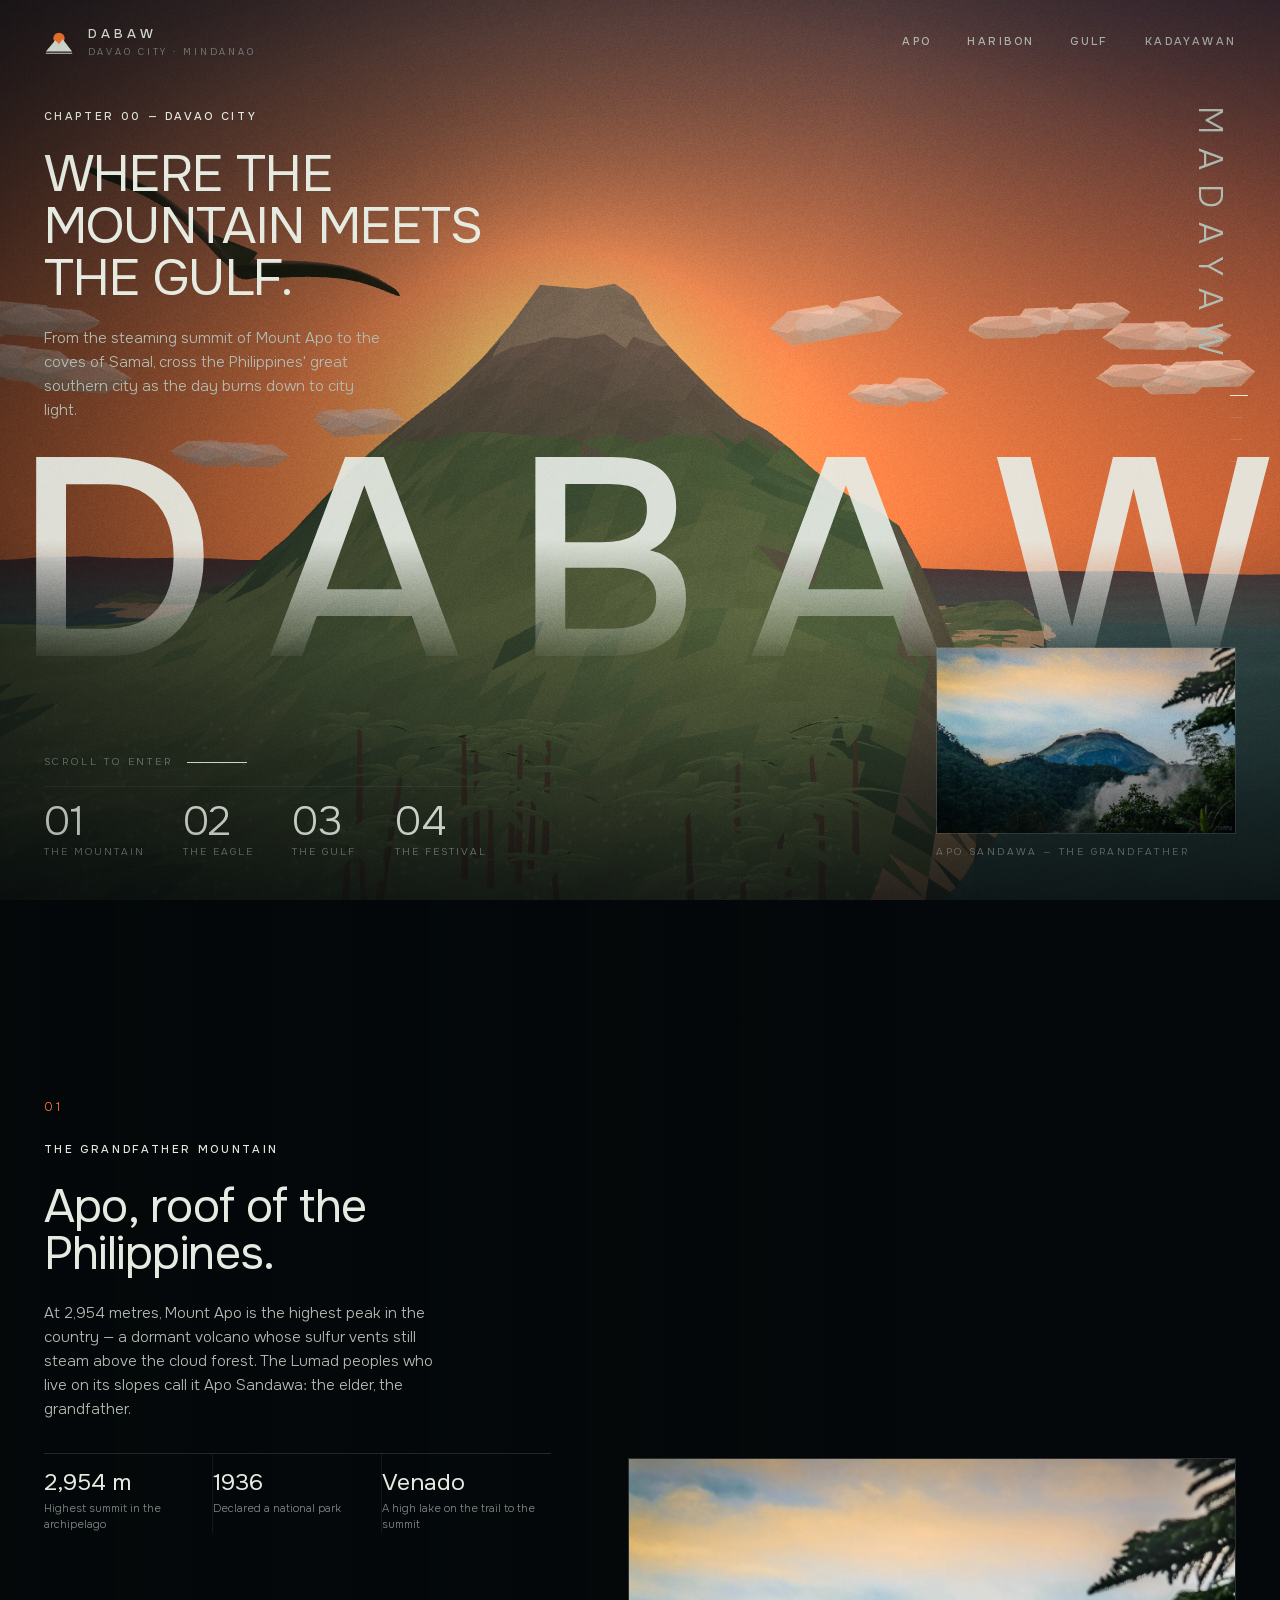
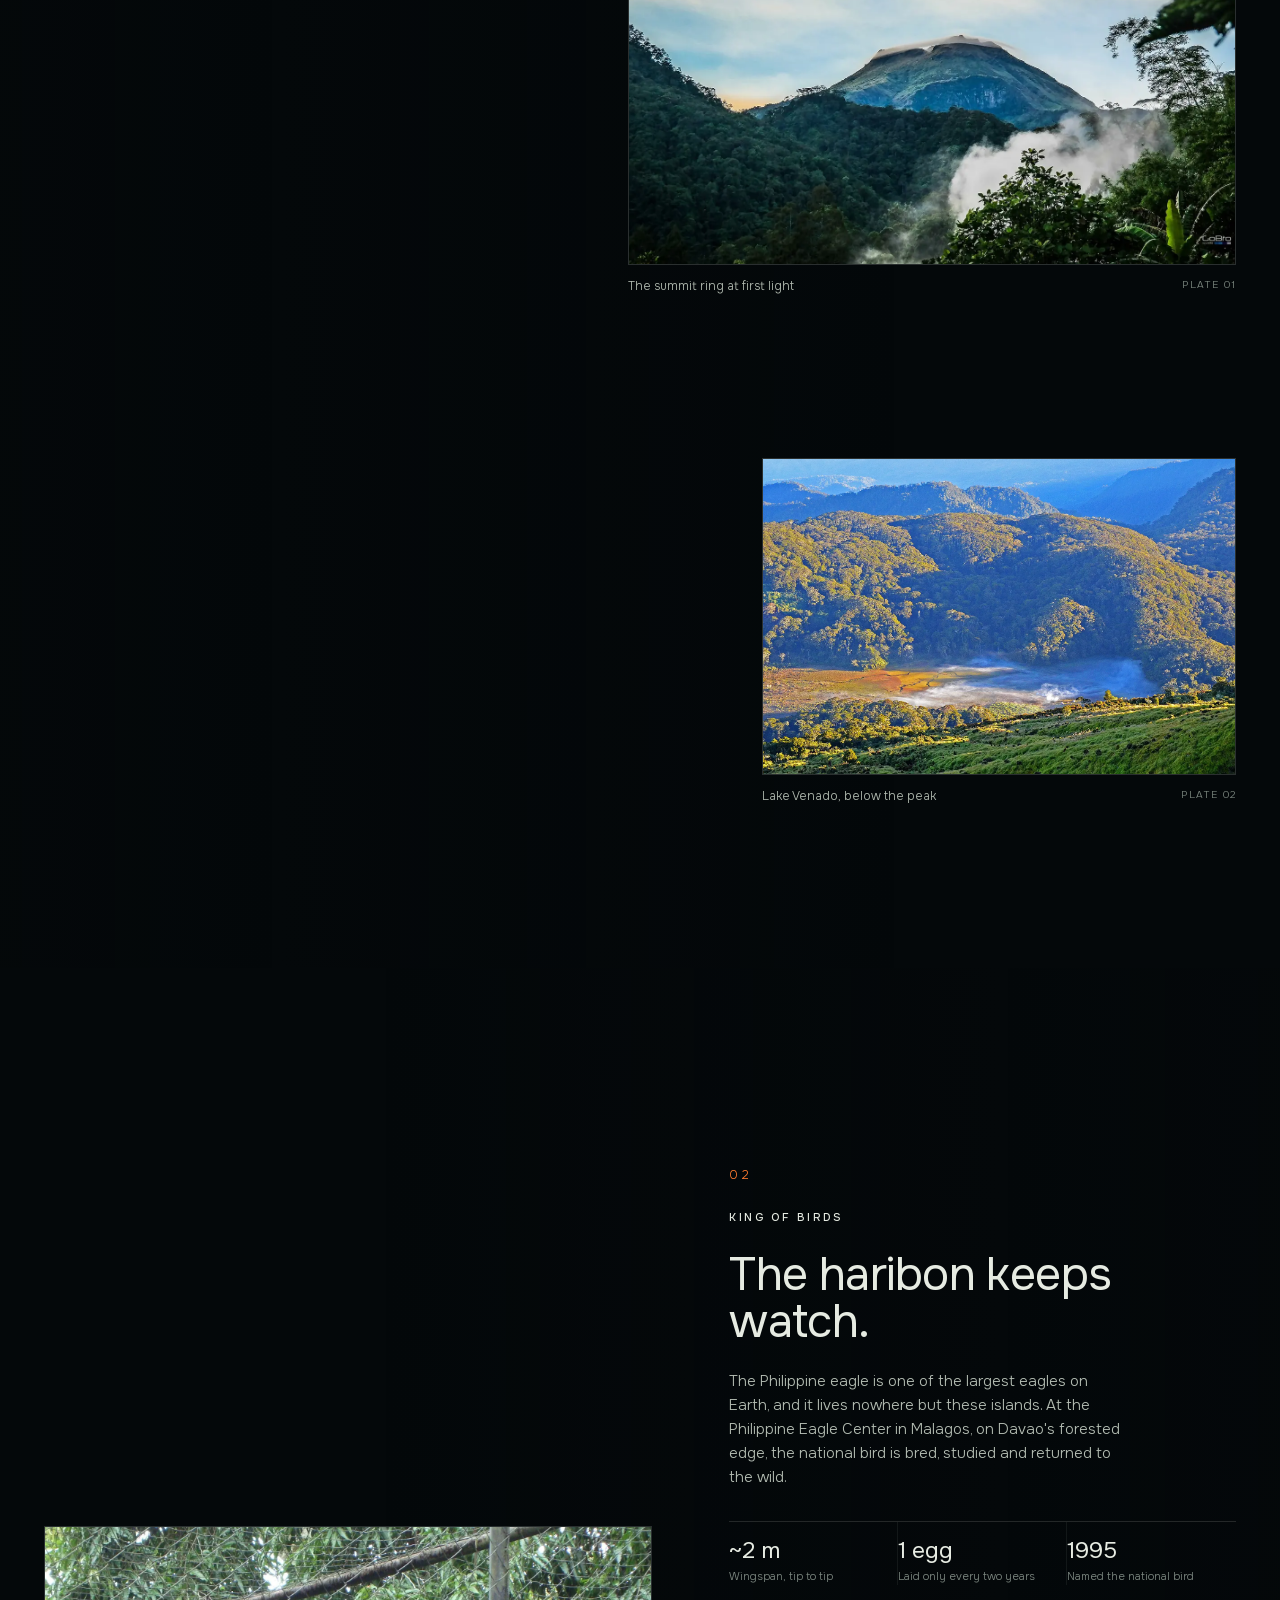
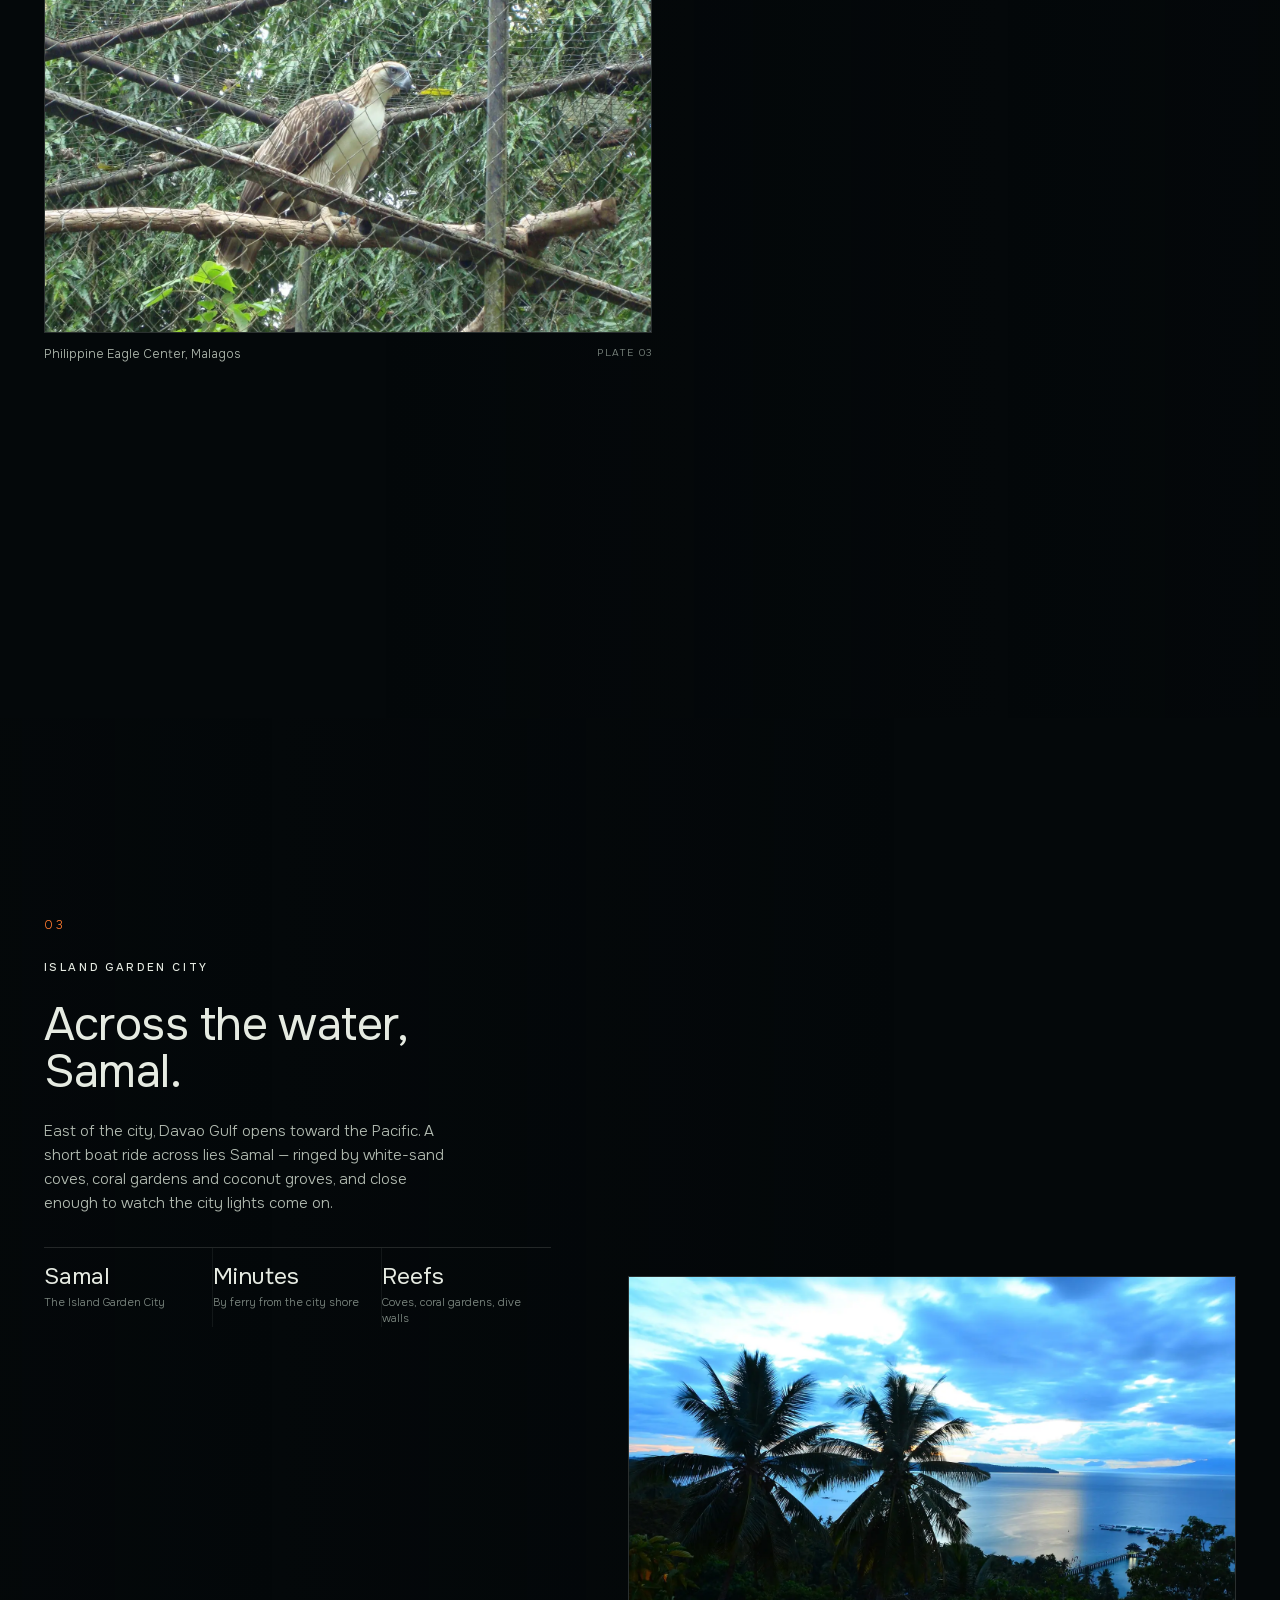
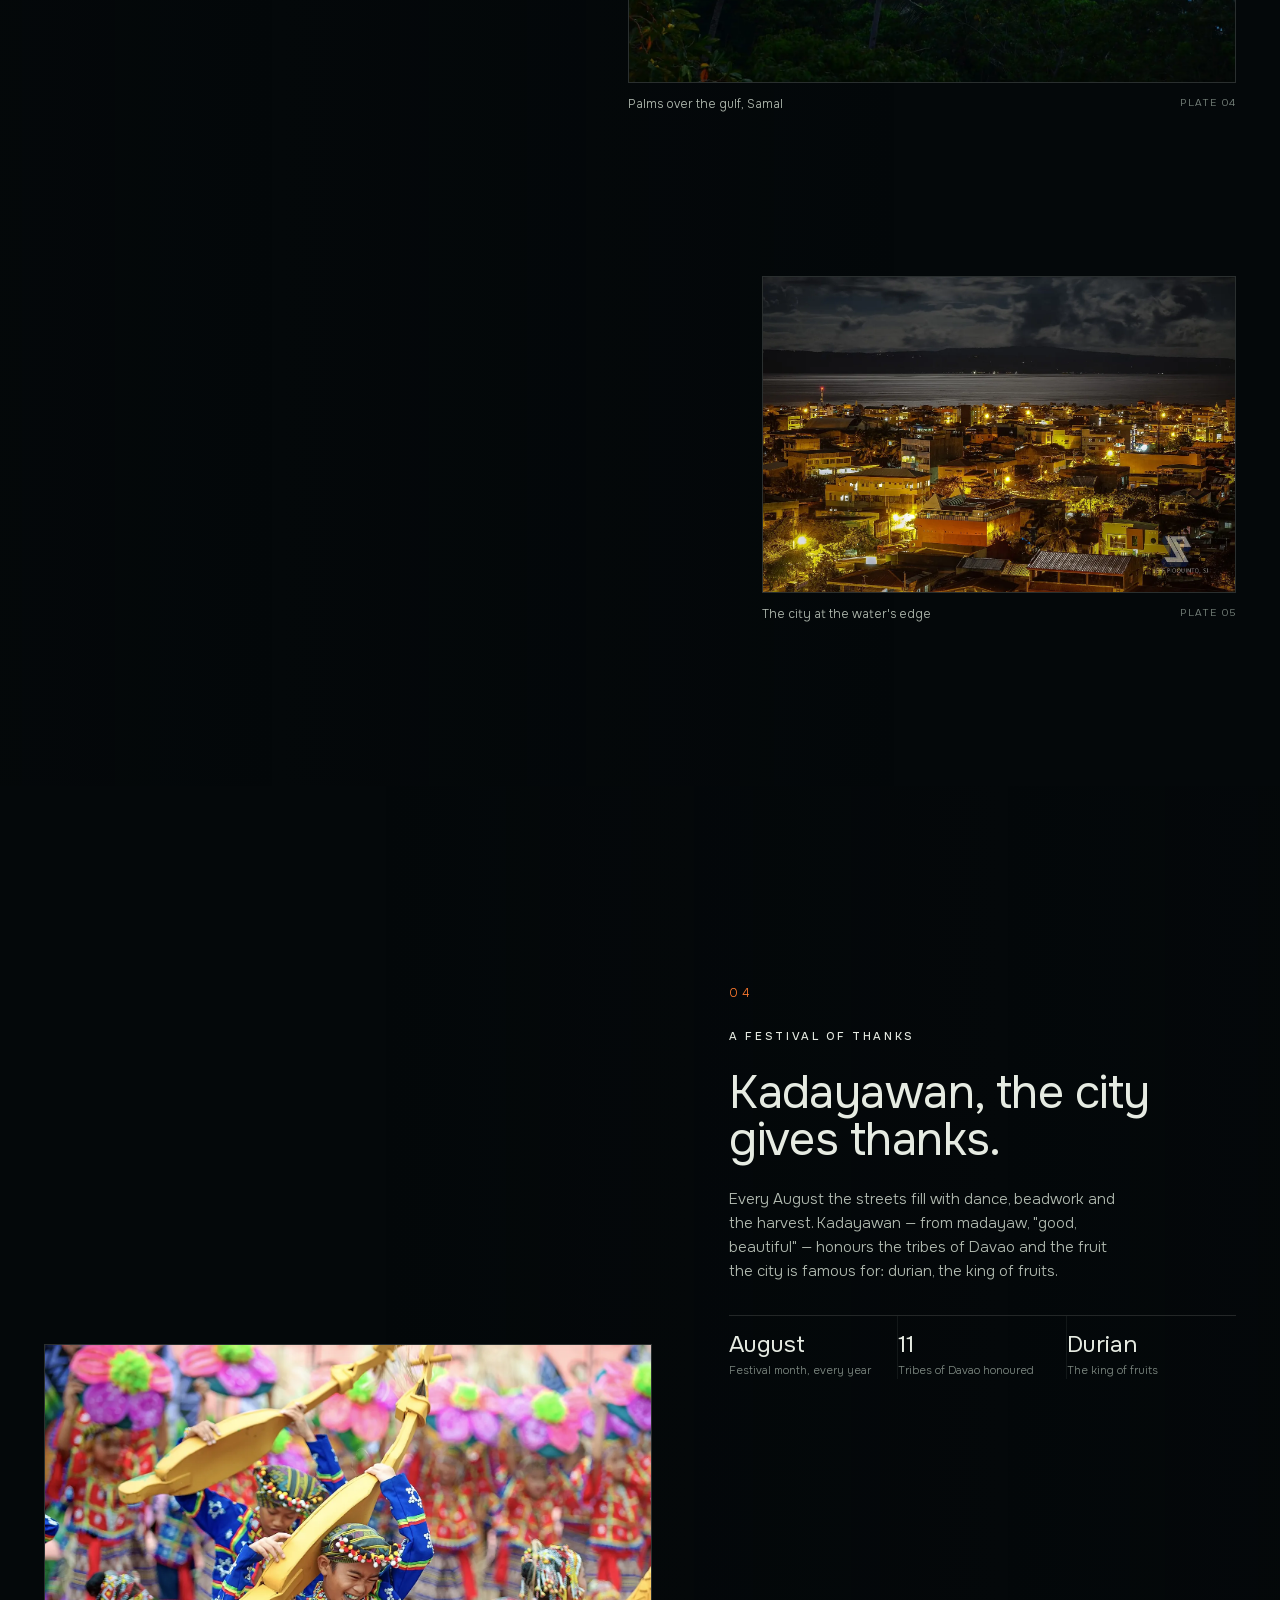
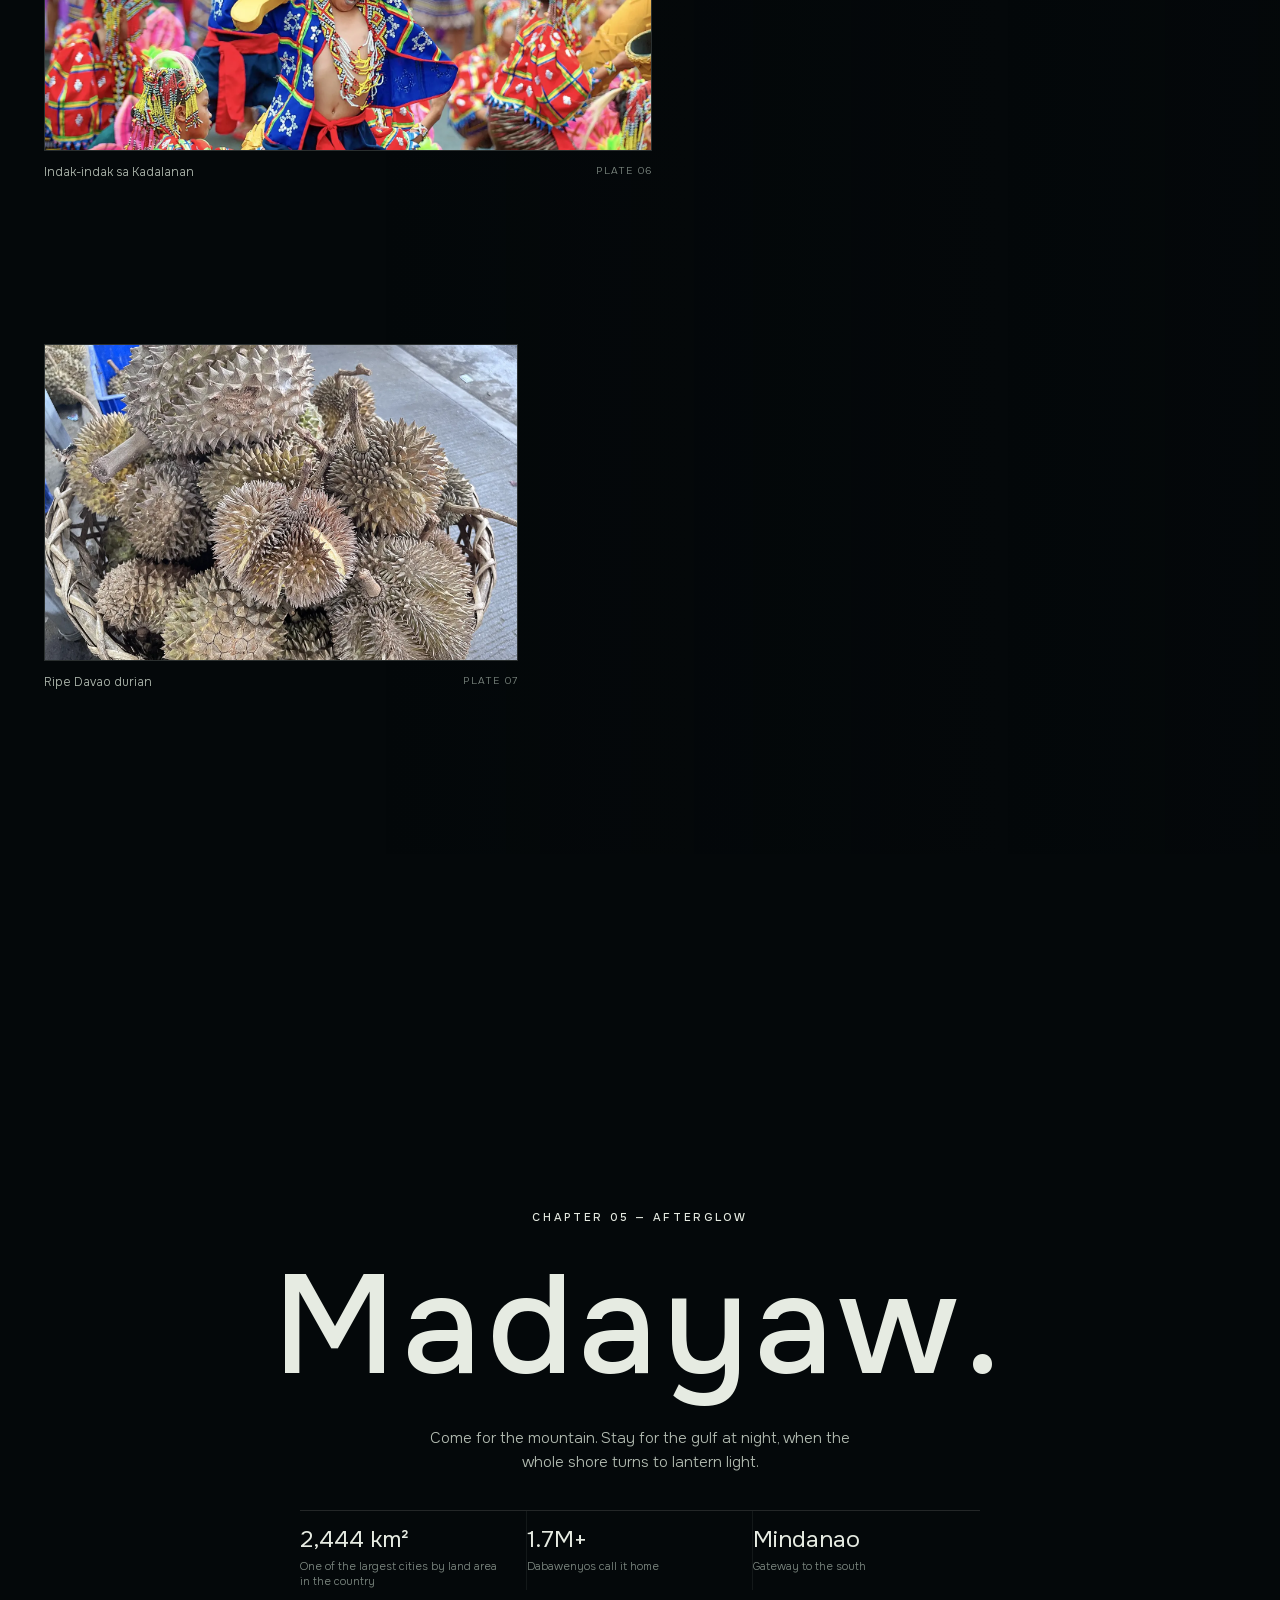
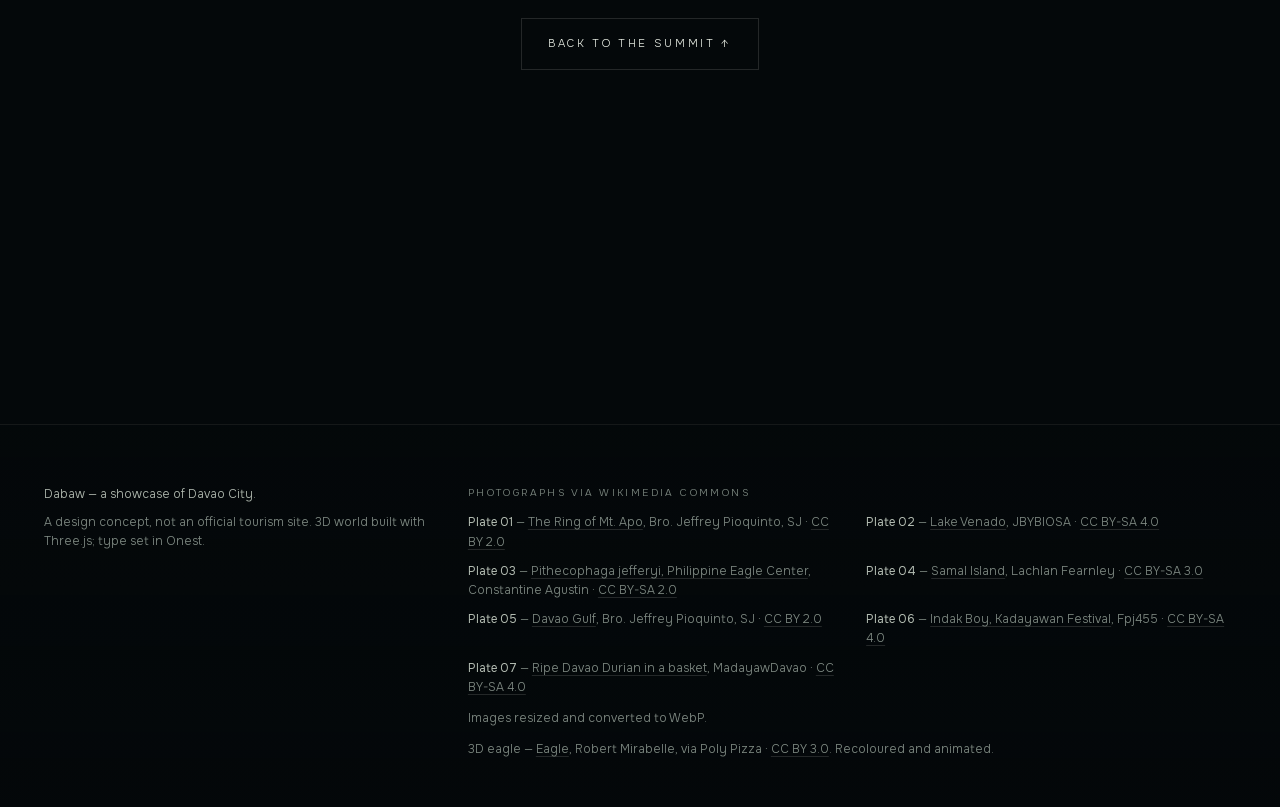
==== index.html @ 8b5a0bec "chore: snapshot Dabaw before explorer rework Co-Authored-By: Claude Opus 5.5 <noreply@anthropic.com>" ====
<!doctype html>
<html lang="en">
<head>
<meta charset="utf-8">
<meta name="viewport" content="width=device-width, initial-scale=1">
<title>Dabaw — Where the mountain meets the gulf</title>
<meta name="description" content="An interactive 3D showcase of Davao City: Mount Apo, the Philippine eagle, Davao Gulf and Samal, and the Kadayawan festival.">
<link rel="icon" href="data:image/svg+xml,%3Csvg xmlns='http://www.w3.org/2000/svg' viewBox='0 0 32 32'%3E%3Ccircle cx='16' cy='12' r='6' fill='%23ff7a2f'/%3E%3Cpath d='M2 26 L12 14 L16 18 L20 13 L30 26 Z' fill='%23e6ebe2'/%3E%3C/svg%3E">
<link rel="stylesheet" href="assets/fonts.css">
<style>
/* ============================================================= tokens */
:root{
  --ink:#04080a;
  --ink-2:#0a1012;
  --bone:#e6ebe2;
  --bone-dim:#b3bcb2;
  --muted:#7f8a83;
  --line:rgba(230,235,226,.14);
  --line-soft:rgba(230,235,226,.07);
  --sun:#ff7a2f;
  --durian:#e8c25a;
  --pad:clamp(20px, 3.4vw, 56px);
  --nav-h:84px;
  --ease-out:cubic-bezier(.16,1,.3,1);
}
*,*::before,*::after{box-sizing:border-box}
html{-webkit-text-size-adjust:100%}
body{
  margin:0; background:var(--ink); color:var(--bone);
  font-family:'Onest',system-ui,-apple-system,'Helvetica Neue',sans-serif;
  font-weight:300; font-size:16px; line-height:1.6;
  -webkit-font-smoothing:antialiased; overflow-x:hidden;
}
::selection{background:var(--sun);color:#fff}
img{max-width:100%;display:block}
a{color:inherit;text-decoration:none}
button{font:inherit;color:inherit;background:none;border:0;cursor:pointer}
:focus-visible{outline:1px solid var(--durian);outline-offset:4px}

/* ============================================================= layers */
#gl{position:fixed;inset:0;width:100%;height:100%;display:block;z-index:0;background:#0b1418}
.no-gl #gl{background:radial-gradient(120% 90% at 30% 20%, #3a2a2a 0%, #10181c 55%, #04080a 100%)}
#grain{position:fixed;inset:-1px;z-index:60;pointer-events:none;opacity:.06;mix-blend-mode:overlay;background-size:180px 180px}
#vignette{position:fixed;inset:0;z-index:55;pointer-events:none;background:radial-gradient(125% 95% at 50% 42%, transparent 42%, rgba(2,5,7,.6) 100%)}
.page{position:relative;z-index:10}

#loader{position:fixed;inset:0;z-index:80;background:var(--ink);display:grid;place-items:center;transition:opacity .9s var(--ease-out), visibility .9s}
#loader span{font-weight:500;letter-spacing:.6em;font-size:12px;text-transform:uppercase;color:var(--bone-dim)}
#loader.done{opacity:0;visibility:hidden}

/* ============================================================= type */
.eyebrow{display:flex;align-items:center;gap:12px;margin:0;font-size:11px;font-weight:500;letter-spacing:.24em;text-transform:uppercase;color:var(--bone)}
h1,h2{font-weight:400;margin:0;letter-spacing:-.012em;line-height:1.02}
h1{font-size:clamp(34px, 4vw, 62px);text-transform:uppercase;max-width:14ch}
h2{font-size:clamp(32px, 3.6vw, 56px);max-width:14ch}
.body{font-size:clamp(15px, 1.15vw, 17px);color:var(--bone-dim);max-width:40ch;margin:0}
.tiny{font-size:10px;letter-spacing:.24em;text-transform:uppercase;color:var(--muted)}

/* ============================================================= nav */
.nav{position:fixed;top:0;left:0;right:0;z-index:50;height:var(--nav-h);display:flex;align-items:center;justify-content:space-between;padding:0 var(--pad);transition:transform .6s var(--ease-out), background .4s}
.nav.stuck{background:linear-gradient(to bottom, rgba(4,8,10,.75), transparent)}
.nav.hide{transform:translateY(-100%)}
.brand{display:flex;align-items:center;gap:14px}
.brand svg{width:30px;height:30px}
.brand b{display:block;font-weight:500;letter-spacing:.32em;font-size:13px}
.brand small{display:block;font-size:9px;letter-spacing:.32em;text-transform:uppercase;color:var(--muted)}
.nav-links{display:flex;gap:clamp(20px, 2.8vw, 44px)}
.nav-link{position:relative;font-size:11px;font-weight:500;letter-spacing:.22em;text-transform:uppercase;color:var(--bone-dim);transition:color .3s;padding:6px 0}
.nav-link .alt{position:absolute;left:0;top:100%;font-size:9px;letter-spacing:.2em;color:var(--sun);opacity:0;transform:translateY(-4px);transition:.3s}
.nav-link:hover,.nav-link.on{color:var(--bone)}
.nav-link:hover .alt,.nav-link.on .alt{opacity:1;transform:none}
.burger{display:none;width:34px;height:20px;position:relative}
.burger i{position:absolute;left:0;right:0;height:1px;background:var(--bone);transition:.4s var(--ease-out)}
.burger i:first-child{top:5px}.burger i:last-child{bottom:5px}
.nav-open .burger i:first-child{top:9px;transform:rotate(45deg)}
.nav-open .burger i:last-child{bottom:10px;transform:rotate(-45deg)}

/* ============================================================= rail */
.rail{position:fixed;right:calc(var(--pad) - 6px);top:50%;transform:translateY(-50%);z-index:40;display:flex;flex-direction:column;gap:14px}
.rail button{width:18px;height:8px;display:grid;place-items:center}
.rail button::after{content:"";width:12px;height:1px;background:var(--line);transition:.4s var(--ease-out)}
.rail button.on::after{width:18px;background:var(--bone)}

/* ============================================================= hero */
.hero{position:relative;min-height:100vh;min-height:100svh;padding:calc(var(--nav-h) + 24px) var(--pad) 40px;display:flex;flex-direction:column}
.hero::before{content:"";position:absolute;inset:0;z-index:-1;pointer-events:none;background:linear-gradient(100deg, rgba(4,8,10,.62) 0%, rgba(4,8,10,.2) 38%, transparent 60%), linear-gradient(to top, rgba(4,8,10,.7) 0%, transparent 30%)}
.hero-top{display:flex;flex-direction:column;gap:22px}
.hero-sub{max-width:34ch}
.hero-spacer{flex:1}
.wordmark{position:absolute;left:0;right:0;top:50%;display:flex;justify-content:space-between;padding:0 1vw;font-weight:500;font-size:clamp(90px, 22vw, 340px);line-height:.8;color:#e8ede6;pointer-events:none;letter-spacing:-.02em;
  -webkit-mask-image:linear-gradient(to bottom, #000 40%, transparent 96%);mask-image:linear-gradient(to bottom, #000 40%, transparent 96%);opacity:.92;will-change:transform,opacity}
.hero-foot{position:relative;display:flex;align-items:flex-end;justify-content:space-between;gap:24px}
.hero-cue{display:flex;align-items:center;gap:14px;font-size:10px;letter-spacing:.28em;text-transform:uppercase;color:var(--muted);margin-bottom:16px}
.hero-cue .track{width:60px;height:1px;background:var(--line);overflow:hidden;position:relative}
.hero-cue .track i{position:absolute;inset:0;background:var(--bone);animation:cue 2.4s var(--ease-out) infinite}
@keyframes cue{0%{transform:translateX(-100%)}60%,100%{transform:translateX(100%)}}
.hero-index{display:flex;gap:clamp(20px, 3vw, 48px);border-top:1px solid var(--line-soft);padding-top:14px}
.hero-index a{display:flex;flex-direction:column;gap:2px}
.hero-index b{font-weight:300;font-size:clamp(30px, 3.2vw, 46px);line-height:1;color:var(--bone)}
.hero-index span{font-size:10px;letter-spacing:.2em;text-transform:uppercase;color:var(--muted);transition:color .3s}
.hero-index a:hover span{color:var(--sun)}
.hero-plate{width:min(300px, 26vw);display:flex;flex-direction:column;gap:10px}
.hero-plate .frame{position:relative;aspect-ratio:16/10;overflow:hidden;border:1px solid var(--line)}
.hero-plate img{width:100%;height:100%;object-fit:cover;transform:scale(1.06);transition:transform 1.4s var(--ease-out)}
.hero-plate:hover img{transform:scale(1.12)}
.hero-plate .frame::after{content:"";position:absolute;inset:0;background:linear-gradient(to top, rgba(4,8,10,.55), transparent 60%)}
.hero-side{position:absolute;right:var(--pad);top:calc(var(--nav-h) + 22px);writing-mode:vertical-rl;font-size:clamp(24px, 2.6vw, 40px);letter-spacing:.42em;font-weight:300;color:var(--bone-dim)}

/* ============================================================= chapters */
.sec{position:relative;min-height:150vh;padding:22vh var(--pad) 18vh;display:grid;grid-template-columns:minmax(0, 5fr) minmax(0, 6fr);gap:clamp(32px, 6vw, 110px);align-items:start}
.sec::before{content:"";position:absolute;inset:0;z-index:-1;pointer-events:none;background:linear-gradient(90deg, rgba(4,8,10,.72) 0%, rgba(4,8,10,.25) 46%, transparent 70%)}
.sec.r{grid-template-columns:minmax(0, 6fr) minmax(0, 5fr)}
.sec.r::before{background:linear-gradient(270deg, rgba(4,8,10,.72) 0%, rgba(4,8,10,.25) 46%, transparent 70%)}
.sec.r .copy{order:2}
.copy{position:sticky;top:calc(var(--nav-h) + 8vh);display:flex;flex-direction:column;gap:24px}
.num{font-size:12px;letter-spacing:.3em;color:var(--sun)}
.stats{display:grid;grid-template-columns:repeat(3, minmax(0, 1fr));border-top:1px solid var(--line);margin-top:8px}
.stats div{padding:16px 16px 0 0;border-right:1px solid var(--line-soft)}
.stats div:last-child{border-right:0}
.stats b{display:block;font-weight:400;font-size:clamp(20px, 1.8vw, 28px);color:var(--bone);line-height:1.1}
.stats span{display:block;margin-top:6px;font-size:11px;line-height:1.45;color:var(--muted)}
.plates{display:flex;flex-direction:column;gap:clamp(60px, 18vh, 200px);padding-top:40vh}
.plate{margin:0;display:flex;flex-direction:column;gap:12px}
.plate:nth-child(2){width:78%;align-self:flex-end}
.sec.r .plate:nth-child(2){align-self:flex-start}
.plate .frame{overflow:hidden;border:1px solid var(--line);background:var(--ink-2)}
.plate img{width:100%;height:auto;aspect-ratio:3/2;object-fit:cover;transform:scale(1.08);transition:transform 1.6s var(--ease-out)}
.plate.in img{transform:scale(1)}
.plate figcaption{display:flex;justify-content:space-between;gap:16px;font-size:12px;color:var(--bone-dim)}
.plate figcaption em{font-style:normal;color:var(--muted);font-size:10px;letter-spacing:.14em;text-transform:uppercase;text-align:right}

/* ============================================================= finale */
.fin{min-height:130vh;display:flex;flex-direction:column;justify-content:center;align-items:center;text-align:center;padding:20vh var(--pad);gap:28px}
.fin::before{display:none}
.fin h2{font-size:clamp(56px, 11vw, 180px);max-width:none;letter-spacing:.04em;font-weight:500}
.fin .body{max-width:46ch}
.fin .stats{width:min(680px, 100%);text-align:left}
.btn{display:inline-flex;align-items:center;gap:14px;padding:16px 26px;border:1px solid var(--line);font-size:11px;letter-spacing:.24em;text-transform:uppercase;transition:background .3s,border-color .3s}
.btn:hover{background:var(--sun);border-color:var(--sun);color:#160a04}

/* ============================================================= footer */
.foot{position:relative;padding:60px var(--pad) 48px;border-top:1px solid var(--line-soft);background:linear-gradient(to bottom, rgba(4,8,10,.6), rgba(4,8,10,.95));display:grid;grid-template-columns:minmax(0, 1fr) minmax(0, 2fr);gap:40px;font-size:12px;color:var(--muted)}
.foot ol{margin:0;padding:0;list-style:none;display:grid;grid-template-columns:repeat(auto-fill, minmax(240px, 1fr));gap:10px 28px}
.foot li b{color:var(--bone-dim);font-weight:400}
.foot a{text-decoration:underline;text-decoration-color:var(--line);text-underline-offset:3px}
.foot a:hover{color:var(--bone)}

/* ============================================================= reveal */
[data-rv]{opacity:0;transform:translateY(28px);transition:opacity 1.1s var(--ease-out), transform 1.1s var(--ease-out)}
[data-rv].in{opacity:1;transform:none}
[data-rv="fade"]{transform:none}

/* ============================================================= responsive */
@media (max-width:820px){
  :root{--nav-h:68px}
  .burger{display:block}
  .nav-links{position:fixed;inset:0;z-index:-1;flex-direction:column;justify-content:center;padding:0 var(--pad);gap:26px;background:rgba(4,8,10,.96);opacity:0;visibility:hidden;transition:.5s var(--ease-out)}
  .nav-open .nav-links{opacity:1;visibility:visible}
  .nav-link{font-size:22px;letter-spacing:.14em}
  .nav-link .alt{position:static;display:block;opacity:1;transform:none;margin-top:4px}
  .rail{display:none}
  .hero-side{font-size:22px;top:calc(var(--nav-h) + 14px)}
  .hero-plate{display:none}
  .wordmark{top:56%}
  .hero-index{display:grid;grid-template-columns:1fr 1fr;gap:18px 24px;width:100%}
  .sec,.sec.r{grid-template-columns:1fr;min-height:auto;padding:16vh var(--pad) 12vh}
  .sec::before,.sec.r::before{background:linear-gradient(180deg, transparent 0%, rgba(4,8,10,.7) 18%, rgba(4,8,10,.7) 82%, transparent 100%)}
  .sec.r .copy{order:0}
  .copy{position:relative;top:0}
  .plates{padding-top:0;gap:36px}
  .plate:nth-child(2){width:100%}
  .foot{grid-template-columns:1fr}
}
@media (prefers-reduced-motion:reduce){
  [data-rv]{transition:none;opacity:1;transform:none}
  .hero-cue .track i{animation:none}
}
</style>
</head>
<body>
<canvas id="gl" aria-hidden="true"></canvas>
<div id="vignette"></div>
<div id="grain"></div>
<div id="loader"><span>Dabaw</span></div>

<header class="nav" id="nav">
  <a class="brand" href="#top" aria-label="Dabaw — back to top">
    <svg viewBox="0 0 32 32" aria-hidden="true"><circle cx="16" cy="12" r="6" fill="#ff7a2f"/><path d="M2 26 L12 14 L16 18 L20 13 L30 26 Z" fill="#e6ebe2"/><path d="M2 28 H30" stroke="#e6ebe2" stroke-width="1"/></svg>
    <span><b>DABAW</b><small>Davao City · Mindanao</small></span>
  </a>
  <nav class="nav-links" id="navlinks" aria-label="Chapters">
    <a class="nav-link" href="#apo"><span>Apo</span><span class="alt">Mountain</span></a>
    <a class="nav-link" href="#haribon"><span>Haribon</span><span class="alt">Eagle</span></a>
    <a class="nav-link" href="#gulf"><span>Gulf</span><span class="alt">Samal</span></a>
    <a class="nav-link" href="#kadayawan"><span>Kadayawan</span><span class="alt">Festival</span></a>
  </nav>
  <button class="burger" id="burger" aria-label="Menu" aria-expanded="false" aria-controls="navlinks"><i></i><i></i></button>
</header>

<nav class="rail" id="rail" aria-label="Section progress"></nav>

<main class="page" id="top">
<section class="hero" id="hero" data-cam="0">
  <div class="hero-top">
    <p class="eyebrow" data-rv="up">Chapter 00 — Davao City</p>
    <h1 data-rv="up">Where the mountain meets the gulf.</h1>
    <p class="hero-sub body" data-rv="up">From the steaming summit of Mount Apo to the coves of Samal, cross the Philippines' great southern city as the day burns down to city light.</p>
  </div>
  <div class="wordmark" id="wordmark" aria-hidden="true"><span>D</span><span>A</span><span>B</span><span>A</span><span>W</span></div>
  <div class="hero-spacer"></div>
  <div class="hero-foot">
    <div>
      <div class="hero-cue" data-rv="fade"><span>Scroll to enter</span><span class="track"><i></i></span></div>
      <div class="hero-index" data-rv="up">
        <a href="#apo"><b>01</b><span>The mountain</span></a>
        <a href="#haribon"><b>02</b><span>The eagle</span></a>
        <a href="#gulf"><b>03</b><span>The gulf</span></a>
        <a href="#kadayawan"><b>04</b><span>The festival</span></a>
      </div>
    </div>
    <a class="hero-plate" href="#apo" data-rv="up">
      <span class="frame"><img src="assets/img/apo-ring.webp" alt="Mount Apo's summit above the rainforest at dawn" width="1600" height="901"></span>
      <span class="tiny">Apo Sandawa — the grandfather</span>
    </a>
  </div>
  <div class="hero-side" aria-hidden="true">MADAYAW</div>
</section>

<section class="sec" id="apo" data-cam="1">
  <div class="copy">
    <span class="num" data-rv="up">01</span>
    <p class="eyebrow" data-rv="up">The grandfather mountain</p>
    <h2 data-rv="up">Apo, roof of the Philippines.</h2>
    <p class="body" data-rv="up">At 2,954 metres, Mount Apo is the highest peak in the country — a dormant volcano whose sulfur vents still steam above the cloud forest. The Lumad peoples who live on its slopes call it Apo Sandawa: the elder, the grandfather.</p>
    <div class="stats" data-rv="up">
      <div><b>2,954 m</b><span>Highest summit in the archipelago</span></div>
      <div><b>1936</b><span>Declared a national park</span></div>
      <div><b>Venado</b><span>A high lake on the trail to the summit</span></div>
    </div>
  </div>
  <div class="plates">
    <figure class="plate" data-rv="up"><span class="frame"><img loading="lazy" src="assets/img/apo-ring.webp" alt="Mount Apo's bare summit rising above clouds and forest" width="1600" height="901"></span><figcaption>The summit ring at first light <em>Plate 01</em></figcaption></figure>
    <figure class="plate" data-rv="up"><span class="frame"><img loading="lazy" src="assets/img/apo-venado.webp" alt="Lake Venado in a green highland basin below forested ridges" width="1600" height="1028"></span><figcaption>Lake Venado, below the peak <em>Plate 02</em></figcaption></figure>
  </div>
</section>

<section class="sec r" id="haribon" data-cam="2">
  <div class="copy">
    <span class="num" data-rv="up">02</span>
    <p class="eyebrow" data-rv="up">King of birds</p>
    <h2 data-rv="up">The haribon keeps watch.</h2>
    <p class="body" data-rv="up">The Philippine eagle is one of the largest eagles on Earth, and it lives nowhere but these islands. At the Philippine Eagle Center in Malagos, on Davao's forested edge, the national bird is bred, studied and returned to the wild.</p>
    <div class="stats" data-rv="up">
      <div><b>~2 m</b><span>Wingspan, tip to tip</span></div>
      <div><b>1 egg</b><span>Laid only every two years</span></div>
      <div><b>1995</b><span>Named the national bird</span></div>
    </div>
  </div>
  <div class="plates">
    <figure class="plate" data-rv="up"><span class="frame"><img loading="lazy" src="assets/img/eagle-center.webp" alt="A Philippine eagle perched on a branch at the Philippine Eagle Center" width="1600" height="1200"></span><figcaption>Philippine Eagle Center, Malagos <em>Plate 03</em></figcaption></figure>
  </div>
</section>

<section class="sec" id="gulf" data-cam="3">
  <div class="copy">
    <span class="num" data-rv="up">03</span>
    <p class="eyebrow" data-rv="up">Island Garden City</p>
    <h2 data-rv="up">Across the water, Samal.</h2>
    <p class="body" data-rv="up">East of the city, Davao Gulf opens toward the Pacific. A short boat ride across lies Samal — ringed by white-sand coves, coral gardens and coconut groves, and close enough to watch the city lights come on.</p>
    <div class="stats" data-rv="up">
      <div><b>Samal</b><span>The Island Garden City</span></div>
      <div><b>Minutes</b><span>By ferry from the city shore</span></div>
      <div><b>Reefs</b><span>Coves, coral gardens, dive walls</span></div>
    </div>
  </div>
  <div class="plates">
    <figure class="plate" data-rv="up"><span class="frame"><img loading="lazy" src="assets/img/samal.webp" alt="Coconut palms silhouetted over the gulf at dusk on Samal Island" width="1600" height="1060"></span><figcaption>Palms over the gulf, Samal <em>Plate 04</em></figcaption></figure>
    <figure class="plate" data-rv="up"><span class="frame"><img loading="lazy" src="assets/img/gulf.webp" alt="Davao City lit up at night along the gulf shore" width="1600" height="1067"></span><figcaption>The city at the water's edge <em>Plate 05</em></figcaption></figure>
  </div>
</section>

<section class="sec r" id="kadayawan" data-cam="4">
  <div class="copy">
    <span class="num" data-rv="up">04</span>
    <p class="eyebrow" data-rv="up">A festival of thanks</p>
    <h2 data-rv="up">Kadayawan, the city gives thanks.</h2>
    <p class="body" data-rv="up">Every August the streets fill with dance, beadwork and the harvest. Kadayawan — from madayaw, "good, beautiful" — honours the tribes of Davao and the fruit the city is famous for: durian, the king of fruits.</p>
    <div class="stats" data-rv="up">
      <div><b>August</b><span>Festival month, every year</span></div>
      <div><b>11</b><span>Tribes of Davao honoured</span></div>
      <div><b>Durian</b><span>The king of fruits</span></div>
    </div>
  </div>
  <div class="plates">
    <figure class="plate" data-rv="up"><span class="frame"><img loading="lazy" src="assets/img/kadayawan.webp" alt="A young dancer in beaded tribal costume performing at the Kadayawan Festival" width="1600" height="1067"></span><figcaption>Indak-indak sa Kadalanan <em>Plate 06</em></figcaption></figure>
    <figure class="plate" data-rv="up"><span class="frame"><img loading="lazy" src="assets/img/durian.webp" alt="A basket piled with ripe durian fruit" width="1600" height="1200"></span><figcaption>Ripe Davao durian <em>Plate 07</em></figcaption></figure>
  </div>
</section>

<section class="sec fin" id="madayaw" data-cam="5">
  <p class="eyebrow" data-rv="up">Chapter 05 — Afterglow</p>
  <h2 data-rv="up">Madayaw.</h2>
  <p class="body" data-rv="up">Come for the mountain. Stay for the gulf at night, when the whole shore turns to lantern light.</p>
  <div class="stats" data-rv="up">
    <div><b>2,444 km²</b><span>One of the largest cities by land area in the country</span></div>
    <div><b>1.7M+</b><span>Dabawenyos call it home</span></div>
    <div><b>Mindanao</b><span>Gateway to the south</span></div>
  </div>
  <a class="btn" href="#top" data-rv="up">Back to the summit ↑</a>
</section>
</main>

<footer class="foot page">
  <div>
    <p style="margin:0 0 8px;color:var(--bone-dim)">Dabaw — a showcase of Davao City.</p>
    <p style="margin:0">A design concept, not an official tourism site. 3D world built with Three.js; type set in Onest.</p>
  </div>
  <div>
    <p style="margin:0 0 12px" class="tiny">Photographs via Wikimedia Commons</p>
    <ol>
      <li><b>Plate 01</b> — <a href="https://commons.wikimedia.org/wiki/File:The_Ring_of_Mt._Apo.jpg">The Ring of Mt. Apo</a>, Bro. Jeffrey Pioquinto, SJ · <a href="https://creativecommons.org/licenses/by/2.0">CC BY 2.0</a></li>
      <li><b>Plate 02</b> — <a href="https://commons.wikimedia.org/wiki/File:Lake_Venado.jpg">Lake Venado</a>, JBYBIOSA · <a href="https://creativecommons.org/licenses/by-sa/4.0">CC BY-SA 4.0</a></li>
      <li><b>Plate 03</b> — <a href="https://commons.wikimedia.org/wiki/File:Pithecophaga_jefferyi_-Philippine_Eagle_Center,_Davao_City,_Philippines-8a.jpg">Pithecophaga jefferyi, Philippine Eagle Center</a>, Constantine Agustin · <a href="https://creativecommons.org/licenses/by-sa/2.0">CC BY-SA 2.0</a></li>
      <li><b>Plate 04</b> — <a href="https://commons.wikimedia.org/wiki/File:Samal_Island.JPG">Samal Island</a>, Lachlan Fearnley · <a href="https://creativecommons.org/licenses/by-sa/3.0">CC BY-SA 3.0</a></li>
      <li><b>Plate 05</b> — <a href="https://commons.wikimedia.org/wiki/File:Davao_Gulf_(14634526362).jpg">Davao Gulf</a>, Bro. Jeffrey Pioquinto, SJ · <a href="https://creativecommons.org/licenses/by/2.0">CC BY 2.0</a></li>
      <li><b>Plate 06</b> — <a href="https://commons.wikimedia.org/wiki/File:Indak_Boy_Kadayawan_Festival_1.jpg">Indak Boy, Kadayawan Festival</a>, Fpj455 · <a href="https://creativecommons.org/licenses/by-sa/4.0">CC BY-SA 4.0</a></li>
      <li><b>Plate 07</b> — <a href="https://commons.wikimedia.org/wiki/File:Ripe_Davao_Durian_in_a_basket.jpg">Ripe Davao Durian in a basket</a>, MadayawDavao · <a href="https://creativecommons.org/licenses/by-sa/4.0">CC BY-SA 4.0</a></li>
    </ol>
    <p style="margin:12px 0 0">Images resized and converted to WebP.</p>
    <p style="margin:12px 0 0">3D eagle — <a href="https://poly.pizza/m/1Z5L1v0bfu7">Eagle</a>, Robert Mirabelle, via Poly Pizza · <a href="https://creativecommons.org/licenses/by/3.0/">CC BY 3.0</a>. Recoloured and animated.</p>
  </div>
</footer>

<script src="assets/three.min.js"></script>
<script src="assets/models/eagle.glb.js"></script>
<script>
"use strict";
const $ = (s, r = document) => r.querySelector(s);
const $$ = (s, r = document) => [...r.querySelectorAll(s)];
const REDUCE = matchMedia('(prefers-reduced-motion: reduce)').matches;
const COARSE = matchMedia('(pointer: coarse)').matches;
const clamp = (v, a, b) => Math.min(b, Math.max(a, v));
const smooth = (e0, e1, x) => { const t = clamp((x - e0) / (e1 - e0), 0, 1); return t * t * (3 - 2 * t); };
const lerp = (a, b, t) => a + (b - a) * t;

/* ============================================================= grain */
(() => {
  const c = document.createElement('canvas'); c.width = c.height = 180;
  const x = c.getContext('2d'), d = x.createImageData(180, 180);
  for (let i = 0; i < d.data.length; i += 4) { const v = Math.random() * 255; d.data[i] = d.data[i + 1] = d.data[i + 2] = v; d.data[i + 3] = 255; }
  x.putImageData(d, 0, 0); $('#grain').style.backgroundImage = `url(${c.toDataURL()})`;
})();

/* ============================================================= noise */
function hash(x, z) { const s = Math.sin(x * 127.1 + z * 311.7) * 43758.5453; return s - Math.floor(s); }
function vnoise(x, z) {
  const xi = Math.floor(x), zi = Math.floor(z), xf = x - xi, zf = z - zi;
  const u = xf * xf * (3 - 2 * xf), v = zf * zf * (3 - 2 * zf);
  const a = hash(xi, zi), b = hash(xi + 1, zi), c = hash(xi, zi + 1), d = hash(xi + 1, zi + 1);
  return a + (b - a) * u + (c - a) * v + (a - b - c + d) * u * v;
}
function fbm(x, z) { let s = 0, a = .5, f = 1; for (let i = 0; i < 4; i++) { s += a * vnoise(x * f, z * f); f *= 2.03; a *= .5; } return s; }

/* ============================================================= world */
// Geography (not to scale): land to the west, Mount Apo inland, Davao Gulf east, Samal island offshore.
const APO = { x: -30, z: -80 };
const SAMAL = { x: 62, z: -12 };
const coastX = z => 6 + 7 * Math.sin(z * .025 + 1) + 4 * Math.sin(z * .061);
function height(x, z) {
  const dx = x - APO.x, dz = z - APO.z, d = Math.hypot(dx, dz);
  let h = 40 * Math.exp(-Math.pow(d / 30, 1.7));
  h += 3.5 * Math.exp(-((dx - 3) ** 2 + (dz + 2) ** 2) / 10) + 2.8 * Math.exp(-((dx + 3.5) ** 2 + (dz - 1.5) ** 2) / 8);
  h += (fbm(x * .045 + 3, z * .045) - .45) * 10;
  h += 9 * Math.exp(-Math.pow(Math.hypot(x + 85, z + 30) / 30, 2));
  const land = smooth(coastX(z) + 10, coastX(z) - 6, x);
  h = h * land + (land - 1) * 7 + .7 * land;
  const ds = Math.hypot((x - SAMAL.x) / 1.7, z - SAMAL.z);
  return Math.max(h, 7.5 * Math.exp(-Math.pow(ds / 12, 2)) * (.75 + .5 * fbm(x * .1, z * .1)) - 1.4);
}

let renderer;
try {
  renderer = new THREE.WebGLRenderer({ canvas: $('#gl'), antialias: !COARSE, powerPreference: 'high-performance' });
} catch (e) { document.documentElement.classList.add('no-gl'); }

const world = renderer ? buildWorld() : null;
function buildWorld() {
  const scene = new THREE.Scene();
  const camera = new THREE.PerspectiveCamera(42, 1, .5, 2000);
  renderer.setPixelRatio(Math.min(devicePixelRatio || 1, COARSE ? 1.25 : 1.75));
  renderer.outputEncoding = THREE.sRGBEncoding;
  const C = h => new THREE.Color(h);

  // Palettes: dusk (hero) -> night (finale)
  const PAL = {
    top: [C('#11162c'), C('#03050c')], mid: [C('#b4552f'), C('#0d1626')], bot: [C('#1c1418'), C('#03060a')],
    sun: [C('#ffa04f'), C('#e9dfc8')], fog: [C('#3b2a32'), C('#060b14')], water: [C('#0c2a35'), C('#071520')],
    hemiSky: [C('#e0a080'), C('#33415e')], hemiGround: [C('#14200f'), C('#04070a')],
  };
  const SUN_DIR = new THREE.Vector3(-.42, .1, -1).normalize();

  // Sky dome
  const skyU = { uTop: { value: PAL.top[0].clone() }, uMid: { value: PAL.mid[0].clone() }, uBot: { value: PAL.bot[0].clone() }, uSunDir: { value: SUN_DIR }, uSun: { value: PAL.sun[0].clone() }, uNight: { value: 0 } };
  const sky = new THREE.Mesh(new THREE.SphereGeometry(900, 32, 16), new THREE.ShaderMaterial({
    uniforms: skyU, side: THREE.BackSide, depthWrite: false, fog: false,
    vertexShader: `varying vec3 vDir; void main(){ vDir = normalize(position); gl_Position = projectionMatrix*modelViewMatrix*vec4(position,1.); }`,
    fragmentShader: `uniform vec3 uTop,uMid,uBot,uSun,uSunDir; uniform float uNight; varying vec3 vDir;
      void main(){ vec3 d = normalize(vDir); float h = d.y;
        vec3 c = mix(uMid, uTop, smoothstep(-.02,.5,h)); c = mix(c, uBot, smoothstep(0.,-.25,h));
        float s = max(dot(d, normalize(uSunDir)), 0.);
        c += uSun * (pow(s, 10.)*.45*(1.-uNight*.6) + pow(s, 120.)*.5);
        float disc = smoothstep(.9965, .9975, s);
        vec3 discCol = mix(uSun*1.3, uSun*.92, uNight);
        c = mix(c, discCol, disc);
        gl_FragColor = vec4(c, 1.); }`,
  }));
  sky.renderOrder = -1;
  scene.add(sky);

  // Stars
  const starGeo = new THREE.BufferGeometry(), sp = [];
  for (let i = 0; i < 1400; i++) { const t = Math.random() * Math.PI * 2, y = .08 + Math.random() * .92, r = Math.sqrt(1 - y * y); sp.push(Math.cos(t) * r * 800, y * 800, Math.sin(t) * r * 800); }
  starGeo.setAttribute('position', new THREE.Float32BufferAttribute(sp, 3));
  const stars = new THREE.Points(starGeo, new THREE.PointsMaterial({ color: 0xffffff, size: 1.4, sizeAttenuation: false, transparent: true, opacity: 0, fog: false, depthWrite: false }));
  scene.add(stars);

  scene.fog = new THREE.Fog(PAL.fog[0].clone(), 70, 560);
  const hemi = new THREE.HemisphereLight(PAL.hemiSky[0].clone(), PAL.hemiGround[0].clone(), .85);
  const sunLight = new THREE.DirectionalLight(0xffb27a, 1.5);
  sunLight.position.copy(SUN_DIR).multiplyScalar(200);
  scene.add(hemi, sunLight);

  // Terrain (flat-shaded, coloured per face)
  const terr = new THREE.PlaneGeometry(380, 380, 190, 190).toNonIndexed();
  terr.rotateX(-Math.PI / 2); terr.translate(0, 0, -50);
  const pos = terr.attributes.position;
  for (let i = 0; i < pos.count; i++) pos.setY(i, height(pos.getX(i), pos.getZ(i)));
  terr.computeVertexNormals();
  const cols = new Float32Array(pos.count * 3), tmp = new THREE.Color();
  const G = [C('#142e1b'), C('#1d4223'), C('#284f27'), C('#33592b')], SAND = C('#a8905e'), ROCK = C('#5a5048'), SULF = C('#8d856c'), SEABED = C('#13231f');
  const nrm = terr.attributes.normal;
  for (let i = 0; i < pos.count; i += 3) {
    const h = (pos.getY(i) + pos.getY(i + 1) + pos.getY(i + 2)) / 3, x = pos.getX(i), z = pos.getZ(i), ny = nrm.getY(i);
    if (h < -.2) tmp.copy(SEABED);
    else if (h < 1.1) tmp.copy(SAND);
    else if (h > 36) tmp.copy(SULF);
    else if (h > 27 || ny < .62) tmp.copy(ROCK).lerp(G[0], clamp((36 - h) / 18, 0, .5));
    else tmp.copy(G[Math.floor(fbm(x * .08, z * .08) * 6) % 4]);
    tmp.offsetHSL(0, 0, (hash(x, z) - .5) * .04);
    for (let k = 0; k < 3; k++) tmp.toArray(cols, (i + k) * 3);
  }
  terr.setAttribute('color', new THREE.BufferAttribute(cols, 3));
  scene.add(new THREE.Mesh(terr, new THREE.MeshLambertMaterial({ vertexColors: true, flatShading: true })));

  // Water with GPU waves (flat shading derives normals from the displaced surface)
  const waterU = { uTime: { value: 0 } };
  const waterGeo = new THREE.PlaneGeometry(900, 900, 160, 160); waterGeo.rotateX(-Math.PI / 2);
  const waterMat = new THREE.MeshPhongMaterial({ color: PAL.water[0].clone(), specular: 0xffc590, shininess: 70, flatShading: true, transparent: true, opacity: .9 });
  waterMat.onBeforeCompile = sh => {
    sh.uniforms.uTime = waterU.uTime;
    sh.vertexShader = 'uniform float uTime;\n' + sh.vertexShader.replace('#include <begin_vertex>', `#include <begin_vertex>
      transformed.y += sin(position.x*.09 + uTime*.9)*.32 + cos(position.z*.11 + uTime*.7)*.28 + sin((position.x+position.z)*.23 + uTime*1.6)*.1;`);
  };
  scene.add(new THREE.Mesh(waterGeo, waterMat));

  // Palms (instanced): trunks + 7 drooping fronds each
  const frond = (() => {
    const g = new THREE.BufferGeometry(), v = [], n = 6, L = 3.2;
    for (let i = 0; i < n; i++) {
      const t0 = i / n, t1 = (i + 1) / n, w0 = Math.sin(t0 * Math.PI) * .45 + .05, w1 = Math.sin(t1 * Math.PI) * .45 + .05;
      const y0 = -1.6 * t0 * t0, y1 = -1.6 * t1 * t1, x0 = t0 * L, x1 = t1 * L;
      v.push(x0, y0, -w0, x1, y1, -w1, x1, y1 + .08, 0, x0, y0, -w0, x1, y1 + .08, 0, x0, y0 + .08, 0,
             x0, y0 + .08, 0, x1, y1 + .08, 0, x1, y1, w1, x0, y0 + .08, 0, x1, y1, w1, x0, y0, w0);
    }
    g.setAttribute('position', new THREE.Float32BufferAttribute(v, 3)); g.computeVertexNormals(); return g;
  })();
  const spots = [];
  for (let i = 0; i < 4000 && spots.length < 170; i++) {
    const onSamal = i % 3 === 0;
    const z = onSamal ? SAMAL.z + (Math.random() - .5) * 30 : -60 + Math.random() * 150;
    const x = onSamal ? SAMAL.x + (Math.random() - .5) * 46 : coastX(z) - 2 - Math.random() * 26;
    const h = height(x, z);
    if (h > .5 && h < (onSamal ? 6 : 4.5)) spots.push([x, h, z]);
  }
  const trunks = new THREE.InstancedMesh(new THREE.CylinderGeometry(.11, .2, 1, 5).translate(0, .5, 0), new THREE.MeshLambertMaterial({ color: 0x4a3a2c, flatShading: true }), spots.length);
  const fronds = new THREE.InstancedMesh(frond, new THREE.MeshLambertMaterial({ color: 0x2f5a2a, flatShading: true, side: THREE.DoubleSide }), spots.length * 7);
  const m4 = new THREE.Matrix4(), q = new THREE.Quaternion(), e = new THREE.Euler(), s3 = new THREE.Vector3(), p3 = new THREE.Vector3();
  spots.forEach(([x, h, z], i) => {
    const tall = 3.5 + Math.random() * 3.5, lean = (Math.random() - .5) * .35;
    e.set(0, Math.random() * 6.28, lean); q.setFromEuler(e);
    trunks.setMatrixAt(i, m4.compose(p3.set(x, h - .2, z), q, s3.set(1, tall, 1)));
    const top = new THREE.Vector3(0, tall, 0).applyQuaternion(q).add(p3.set(x, h - .2, z));
    for (let k = 0; k < 7; k++) {
      e.set((Math.random() - .5) * .3, k / 7 * 6.28 + Math.random() * .4, .25 + Math.random() * .3); q.setFromEuler(e);
      const sc = .7 + Math.random() * .4;
      fronds.setMatrixAt(i * 7 + k, m4.compose(top, q, s3.set(sc, sc, sc)));
    }
  });
  scene.add(trunks, fronds);

  // Glow sprite texture shared by city lights
  const glow = (() => {
    const c = document.createElement('canvas'); c.width = c.height = 64; const x = c.getContext('2d');
    const g = x.createRadialGradient(32, 32, 0, 32, 32, 32);
    g.addColorStop(0, 'rgba(255,255,255,1)'); g.addColorStop(.25, 'rgba(255,255,255,.7)'); g.addColorStop(1, 'rgba(255,255,255,0)');
    x.fillStyle = g; x.fillRect(0, 0, 64, 64); return new THREE.CanvasTexture(c);
  })();

  // City lights along the shore (Davao City), a few on Samal
  const lp = [], lc = [], warm = ['#ffcf80', '#ffdca8', '#ff9d4d', '#fff1d6', '#ffb35c'].map(h => C(h));
  for (let i = 0; i < 30000 && lp.length < 2600 * 3; i++) {
    const samal = i % 9 === 0;
    const z = samal ? SAMAL.z + (Math.random() - .5) * 30 : -40 + Math.random() * 130;
    const x = samal ? SAMAL.x + (Math.random() - .5) * 40 : coastX(z) - 1 - Math.pow(Math.random(), 1.6) * 60;
    const h = height(x, z);
    if (h < .6 || h > (samal ? 3 : 9)) continue;
    if (samal && Math.random() > .3) continue;
    lp.push(x, h + .35, z); warm[(Math.random() * warm.length) | 0].toArray(lc, lc.length);
  }
  const lightGeo = new THREE.BufferGeometry();
  lightGeo.setAttribute('position', new THREE.Float32BufferAttribute(lp, 3));
  lightGeo.setAttribute('color', new THREE.Float32BufferAttribute(lc, 3));
  const cityMat = new THREE.PointsMaterial({ size: .9, map: glow, vertexColors: true, transparent: true, opacity: .15, depthWrite: false, blending: THREE.AdditiveBlending });
  scene.add(new THREE.Points(lightGeo, cityMat));

  // Clouds snagged on Apo's summit
  const cloudMat = new THREE.MeshLambertMaterial({ color: 0xf3e3d6, emissive: 0x8a5a48, flatShading: true, transparent: true, opacity: .7 });
  const clouds = new THREE.Group();
  for (let i = 0; i < 12; i++) {
    const g = new THREE.Group();
    for (let k = 0; k < 4; k++) {
      const m = new THREE.Mesh(new THREE.IcosahedronGeometry(1, 0), cloudMat);
      m.position.set((k - 1.5) * 2.2 + Math.random(), Math.random() * .8, (Math.random() - .5) * 2);
      m.scale.set(2.2 + Math.random() * 2, 1 + Math.random() * .6, 1.8 + Math.random());
      g.add(m);
    }
    g.userData = { r: 26 + Math.random() * 30, a: Math.random() * 6.28, y: 24 + Math.random() * 16, s: (.01 + Math.random() * .015) * (i % 2 ? 1 : -1) };
    clouds.add(g);
  }
  scene.add(clouds);

  // Philippine eagle: low-poly body, head, tail and two flapping wings
  const eagle = new THREE.Group();
  const brown = new THREE.MeshLambertMaterial({ color: 0x5a3e28, flatShading: true, side: THREE.DoubleSide });
  const cream = new THREE.MeshLambertMaterial({ color: 0xe9dcc4, flatShading: true });
  const body = new THREE.Mesh(new THREE.OctahedronGeometry(1, 0), cream); body.scale.set(.5, .45, 1.8);
  const head = new THREE.Mesh(new THREE.OctahedronGeometry(.45, 0), cream); head.position.set(0, .2, 1.7);
  const beak = new THREE.Mesh(new THREE.ConeGeometry(.14, .5, 4).rotateX(Math.PI / 2), new THREE.MeshLambertMaterial({ color: 0x3d4148 })); beak.position.set(0, .12, 2.2);
  const wingShape = new THREE.BufferGeometry();
  wingShape.setAttribute('position', new THREE.Float32BufferAttribute([0, 0, .7, 1.9, .1, .45, 0, 0, -.8, 1.9, .1, .45, 4, .25, -.4, 0, 0, -.8, 1.9, .1, .45, 3.6, .2, .3, 4, .25, -.4], 3));
  wingShape.computeVertexNormals();
  const wingL = new THREE.Mesh(wingShape, brown), wingR = new THREE.Mesh(wingShape, brown); wingR.scale.x = -1;
  const pivotL = new THREE.Group(), pivotR = new THREE.Group(); pivotL.add(wingL); pivotR.add(wingR);
  pivotL.position.x = .3; pivotR.position.x = -.3;
  const tail = new THREE.Mesh(new THREE.BufferGeometry().setAttribute('position', new THREE.Float32BufferAttribute([0, 0, -1.4, -.7, 0, -2.8, .7, 0, -2.8], 3)), brown);
  tail.geometry.computeVertexNormals();
  eagle.add(body, head, beak, pivotL, pivotR, tail); eagle.scale.setScalar(1.8);
  scene.add(eagle);

  // Swap in the eagle model when it loads, recoloured to Philippine eagle tones; the wings flap in the vertex shader.
  const flapU = { value: 0 };
  const eagleSrc = window.EAGLE_GLB_BASE64 ? Uint8Array.from(atob(window.EAGLE_GLB_BASE64), c => c.charCodeAt(0)).buffer : 'assets/models/eagle.glb';
  loadGLB(eagleSrc).then(parts => {
    const COLORS = { eagle_head: 0xd8c39a, eagle_body: 0x3f2c1e, eagle_tail: 0x5b4331, eagle_beak: 0x5f6b78 };
    const model = new THREE.Group();
    for (const { geometry, name } of parts) {
      geometry.translate(0, -30, -40); geometry.rotateY(Math.PI); // centre it; the model's beak faces -z, lookAt() aims +z
      const mat = new THREE.MeshLambertMaterial({ color: COLORS[name] ?? 0x5a3e28, flatShading: true, side: THREE.DoubleSide });
      if (name === 'eagle_body') mat.onBeforeCompile = sh => {
        sh.uniforms.uFlap = flapU;
        sh.vertexShader = 'uniform float uFlap;\n' + sh.vertexShader.replace('#include <begin_vertex>', `#include <begin_vertex>
          float ax = abs(transformed.x);
          if (ax > 14.) {
            float d = ax - 14.;
            float ang = uFlap * smoothstep(0., 26., d) * (.7 + .3 * clamp(d / 116., 0., 1.));
            vec2 r = vec2(d * cos(ang) - transformed.y * sin(ang), d * sin(ang) + transformed.y * cos(ang));
            transformed.x = sign(transformed.x) * (14. + r.x); transformed.y = r.y;
          }`);
      };
      model.add(new THREE.Mesh(geometry, mat));
    }
    model.scale.setScalar(16 / 260 / 1.8); // ~16-unit wingspan inside the group's 1.8 scale
    eagle.remove(...eagle.children); eagle.add(model);
  }).catch(err => console.warn('eagle.glb not loaded; keeping the built-in eagle.', err));
  const EAGLE = { x: -10, y: 32, z: -40, r: 22 }; // circle stays clear of Apo's slopes

  // Camera keyframes per chapter: [position, look-at]
  const V = (x, y, z) => new THREE.Vector3(x, y, z);
  const KEYS = [
    [V(34, 8, 78), V(-22, 18, -70)],   // hero: across the water toward Apo
    [V(4, 24, 0), V(-30, 32, -80)],    // Apo
    [V(-50, 36, 10), V(-10, 30, -40)], // eagle's circle (camera then tracks the bird)
    [V(16, 6, 34), V(60, 3, -14)],     // gulf + Samal
    [V(32, 16, 72), V(-14, 2, 18)],    // city lights at night
    [V(58, 44, 120), V(-24, 14, -60)], // finale, wide and high
  ];
  return { scene, camera, sky, skyU, stars, PAL, hemi, sunLight, waterMat, waterU, cityMat, cloudMat, clouds, eagle, pivotL, pivotR, flapU, EAGLE, KEYS };
}

// Minimal GLB reader: first mesh's primitives (position, normal, indices) plus material names.
// shortcut: ignores node transforms, textures and interleaved buffers, fine for this single-node model; use GLTFLoader for anything richer.
async function loadGLB(src) { // src: a URL, or the file's bytes as an ArrayBuffer
  let buf = src;
  if (typeof src === 'string') {
    const res = await fetch(src);
    if (!res.ok) throw new Error(`${src}: HTTP ${res.status}`);
    buf = await res.arrayBuffer();
  }
  const dv = new DataView(buf);
  if (dv.getUint32(0, true) !== 0x46546C67) throw new Error('eagle model is not a GLB file');
  const jsonLen = dv.getUint32(12, true);
  const json = JSON.parse(new TextDecoder().decode(new Uint8Array(buf, 20, jsonLen)));
  const bin = 20 + jsonLen + 8;
  const TYPES = { 5121: Uint8Array, 5123: Uint16Array, 5125: Uint32Array, 5126: Float32Array }, SIZE = { SCALAR: 1, VEC2: 2, VEC3: 3, VEC4: 4 };
  const read = i => {
    const a = json.accessors[i], v = json.bufferViews[a.bufferView], T = TYPES[a.componentType], n = a.count * SIZE[a.type];
    if (!T || (v.byteStride && v.byteStride !== SIZE[a.type] * T.BYTES_PER_ELEMENT)) throw new Error('unsupported GLB accessor layout');
    const start = bin + (v.byteOffset || 0) + (a.byteOffset || 0);
    return new T(buf.slice(start, start + n * T.BYTES_PER_ELEMENT));
  };
  return json.meshes[0].primitives.map(p => {
    const g = new THREE.BufferGeometry();
    g.setAttribute('position', new THREE.BufferAttribute(read(p.attributes.POSITION), 3));
    if (p.attributes.NORMAL != null) g.setAttribute('normal', new THREE.BufferAttribute(read(p.attributes.NORMAL), 3));
    if (p.indices != null) g.setIndex(new THREE.BufferAttribute(read(p.indices), 1));
    return { geometry: g, name: json.materials?.[p.material]?.name || '' };
  });
}

/* ============================================================= scroll -> chapter progress */
const SECS = $$('[data-cam]');
function progress() {
  const y = scrollY + innerHeight * .5;
  let p = 0;
  for (let i = 0; i < SECS.length; i++) {
    const top = SECS[i].offsetTop, next = i + 1 < SECS.length ? SECS[i + 1].offsetTop : document.documentElement.scrollHeight;
    if (y >= top) p = i + clamp((y - top) / (next - top), 0, 1);
  }
  return clamp(p - .5, 0, SECS.length - 1); // keyframe i is centred on section i
}

/* ============================================================= render loop */
if (world) {
  const { scene, camera, KEYS } = world;
  const mouse = { x: 0, y: 0, sx: 0, sy: 0 };
  addEventListener('pointermove', e => { mouse.x = e.clientX / innerWidth - .5; mouse.y = e.clientY / innerHeight - .5; }, { passive: true });
  const camPos = KEYS[0][0].clone(), camLook = KEYS[0][1].clone(), tPos = new THREE.Vector3(), tLook = new THREE.Vector3();
  const eagleCam = new THREE.Vector3(), eagleLook = new THREE.Vector3(), EAGLE_OFFSET = new THREE.Vector3(10, 2, 34), EAGLE_AIM = new THREE.Vector3(0, -9, 0);
  let sp = progress();
  const resize = () => { renderer.setSize(innerWidth, innerHeight, false); camera.aspect = innerWidth / innerHeight; camera.fov = camera.aspect < .8 ? 58 : 42; camera.updateProjectionMatrix(); };
  addEventListener('resize', resize); resize();
  const clock = new THREE.Clock(); let first = true;

  (function frame() {
    requestAnimationFrame(frame);
    const dt = Math.min(clock.getDelta(), .05), t = clock.elapsedTime;
    sp = lerp(sp, progress(), REDUCE ? 1 : 1 - Math.pow(.02, dt));
    const i = Math.min(Math.floor(sp), KEYS.length - 2), f = smooth(0, 1, sp - i);
    tPos.lerpVectors(KEYS[i][0], KEYS[i + 1][0], f); tLook.lerpVectors(KEYS[i][1], KEYS[i + 1][1], f);
    // Chapter 02 rides alongside the eagle, aiming below it so the bird sits high in the frame, clear of the copy.
    const ew = 1 - smooth(0, .7, Math.abs(sp - 2));
    if (ew > 0) {
      tPos.lerp(eagleCam.copy(world.eagle.position).add(EAGLE_OFFSET), ew);
      tLook.lerp(eagleLook.copy(world.eagle.position).add(EAGLE_AIM), ew);
    }
    mouse.sx = lerp(mouse.sx, mouse.x, .05); mouse.sy = lerp(mouse.sy, mouse.y, .05);
    if (!REDUCE) { tPos.x += mouse.sx * 4; tPos.y -= mouse.sy * 2; tPos.y += Math.sin(t * .3) * .3; }
    const k = REDUCE ? 1 : 1 - Math.pow(lerp(.006, .0002, ew), dt); // frame-rate independent; tighter while tracking the eagle
    camPos.lerp(tPos, k); camLook.lerp(tLook, k);
    camera.position.copy(camPos); camera.lookAt(camLook);

    // Dusk -> night as you descend through the chapters
    const night = smooth(2.2, 4, sp), P = world.PAL;
    world.skyU.uTop.value.lerpColors(P.top[0], P.top[1], night);
    world.skyU.uMid.value.lerpColors(P.mid[0], P.mid[1], night);
    world.skyU.uBot.value.lerpColors(P.bot[0], P.bot[1], night);
    world.skyU.uSun.value.lerpColors(P.sun[0], P.sun[1], night);
    world.skyU.uNight.value = night;
    scene.fog.color.lerpColors(P.fog[0], P.fog[1], night);
    world.hemi.color.lerpColors(P.hemiSky[0], P.hemiSky[1], night);
    world.hemi.groundColor.lerpColors(P.hemiGround[0], P.hemiGround[1], night);
    world.hemi.intensity = lerp(.62, .35, night);
    world.sunLight.intensity = lerp(1.2, .18, night);
    world.waterMat.color.lerpColors(P.water[0], P.water[1], night);
    world.cityMat.opacity = lerp(.12, 1, night) * (.92 + Math.sin(t * 7) * .04);
    world.stars.material.opacity = night * .9;
    world.cloudMat.color.setHSL(.06, .4, lerp(.85, .4, night));
    world.cloudMat.emissive.setHSL(.04, .35, lerp(.32, .06, night));
    world.sky.position.copy(camera.position); world.stars.position.copy(camera.position);

    if (!REDUCE) {
      world.waterU.uTime.value = t;
      world.clouds.children.forEach(g => { const u = g.userData; u.a += u.s * dt; g.position.set(-30 + Math.cos(u.a) * u.r, u.y, -80 + Math.sin(u.a) * u.r); g.rotation.y = -u.a; });
      const E = world.EAGLE, a = t * .22;
      world.eagle.position.set(E.x + Math.cos(a) * E.r, E.y + Math.sin(t * .5) * 2, E.z + Math.sin(a) * E.r);
      world.eagle.lookAt(E.x + Math.cos(a + .1) * E.r, world.eagle.position.y, E.z + Math.sin(a + .1) * E.r);
      world.eagle.rotateZ(.35); // bank into the turn
      const flap = Math.sin(t * 5) * .5 * smooth(.2, .8, Math.sin(t * .6));
      world.pivotL.rotation.z = flap + .08; world.pivotR.rotation.z = -flap - .08;
      world.flapU.value = flap * 1.2 + .08;
    }

    renderer.render(scene, camera);
    if (first) { first = false; $('#loader').classList.add('done'); }
  })();
} else {
  $('#loader').classList.add('done');
}

/* ============================================================= UI */
(() => {
  const nav = $('#nav'), burger = $('#burger'), links = $$('.nav-link'), wm = $('#wordmark');
  const setMenu = open => { document.documentElement.classList.toggle('nav-open', open); burger.setAttribute('aria-expanded', String(open)); };
  burger.addEventListener('click', () => setMenu(!document.documentElement.classList.contains('nav-open')));
  links.forEach(l => l.addEventListener('click', () => setMenu(false)));
  addEventListener('keydown', e => { if (e.key === 'Escape') setMenu(false); });

  // Anchor links: smooth unless the reader prefers reduced motion
  $$('a[href^="#"]').forEach(a => a.addEventListener('click', e => {
    const t = a.getAttribute('href') === '#top' ? document.body : $(a.getAttribute('href'));
    if (!t) return;
    e.preventDefault();
    scrollTo({ top: a.getAttribute('href') === '#top' ? 0 : t.offsetTop, behavior: REDUCE ? 'auto' : 'smooth' });
  }));

  // Progress rail
  const rail = $('#rail');
  const dots = SECS.map((s, i) => {
    const b = document.createElement('button'); b.setAttribute('aria-label', `Go to section ${i}`);
    b.addEventListener('click', () => scrollTo({ top: s.offsetTop, behavior: REDUCE ? 'auto' : 'smooth' }));
    rail.appendChild(b); return b;
  });
  const linkSec = links.map(l => SECS.indexOf($(l.getAttribute('href'))));

  let last = 0, active = -1;
  const onScroll = () => {
    const y = scrollY;
    nav.classList.toggle('stuck', y > 40);
    nav.classList.toggle('hide', !document.documentElement.classList.contains('nav-open') && y > last + 4 && y > innerHeight * .8);
    if (y < last - 4) nav.classList.remove('hide');
    last = y;
    const a = Math.round(progress());
    if (a !== active) {
      active = a;
      dots.forEach((d, i) => d.classList.toggle('on', i === a));
      links.forEach((l, i) => l.classList.toggle('on', linkSec[i] === a));
    }
    if (!REDUCE) { const k = clamp(y / innerHeight, 0, 1); wm.style.transform = `translateY(${k * 120}px) scale(${1 + k * .08})`; wm.style.opacity = String(.92 * (1 - k * 1.2)); }
  };
  addEventListener('scroll', onScroll, { passive: true }); onScroll();

  // Reveal on enter
  const io = new IntersectionObserver(es => es.forEach(en => { if (en.isIntersecting) { en.target.classList.add('in'); io.unobserve(en.target); } }), { threshold: .15 });
  $$('[data-rv], .plate').forEach(el => io.observe(el));

})();
</script>
</body>
</html>
---- assets/fonts.css ----
@font-face{font-family:'Onest';font-style:normal;font-weight:300;font-display:block;src:url([data-uri]) format('woff2');}
@font-face{font-family:'Onest';font-style:normal;font-weight:400;font-display:block;src:url([data-uri]) format('woff2');}
@font-face{font-family:'Onest';font-style:normal;font-weight:500;font-display:block;src:url([data-uri]) format('woff2');}
@font-face{font-family:'Onest';font-style:normal;font-weight:700;font-display:block;src:url([data-uri]) format('woff2');}
@font-face{font-family:'NotoJP';font-style:normal;font-weight:400;font-display:block;src:url([data-uri]) format('woff2');}
@font-face{font-family:'Wordmark';font-style:normal;font-weight:500;font-display:block;src:url([data-uri]) format('woff2');}
@font-face{font-family:'Wordmark';font-style:normal;font-weight:600;font-display:block;src:url([data-uri]) format('woff2');}
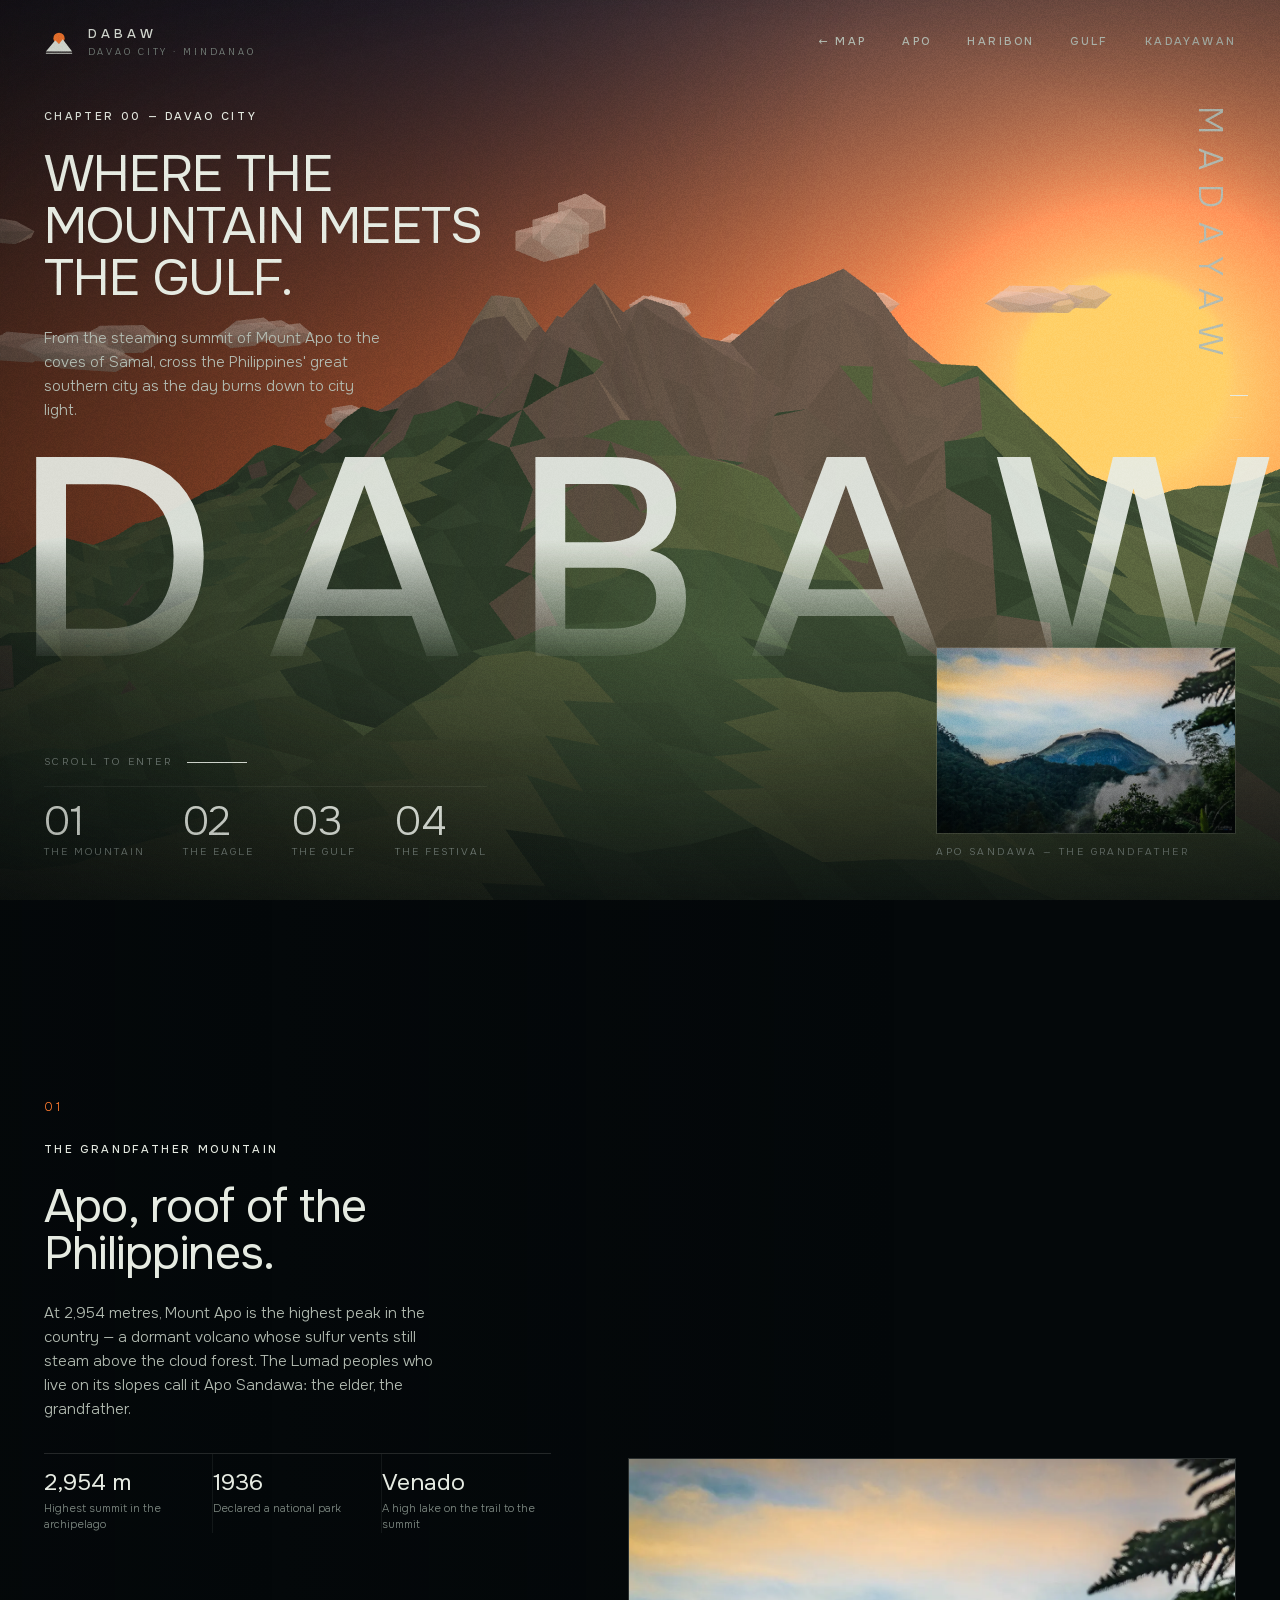
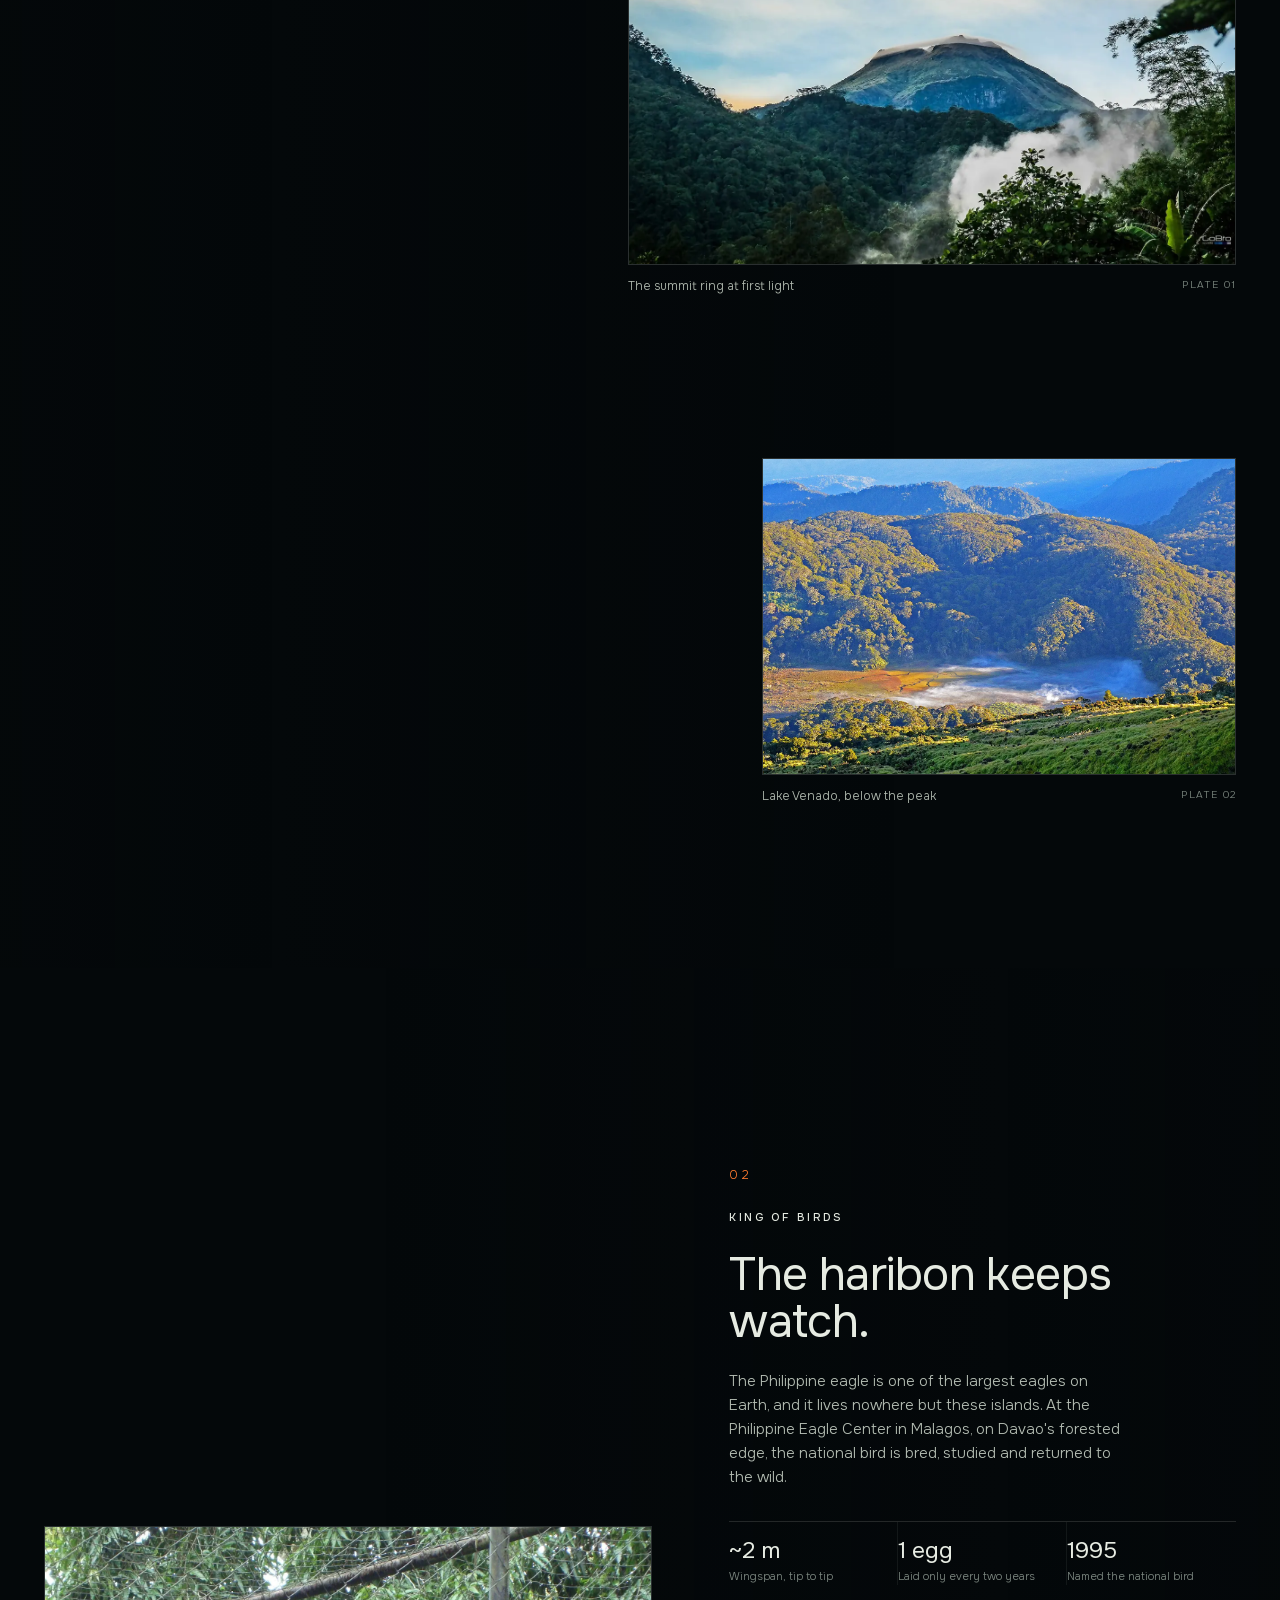
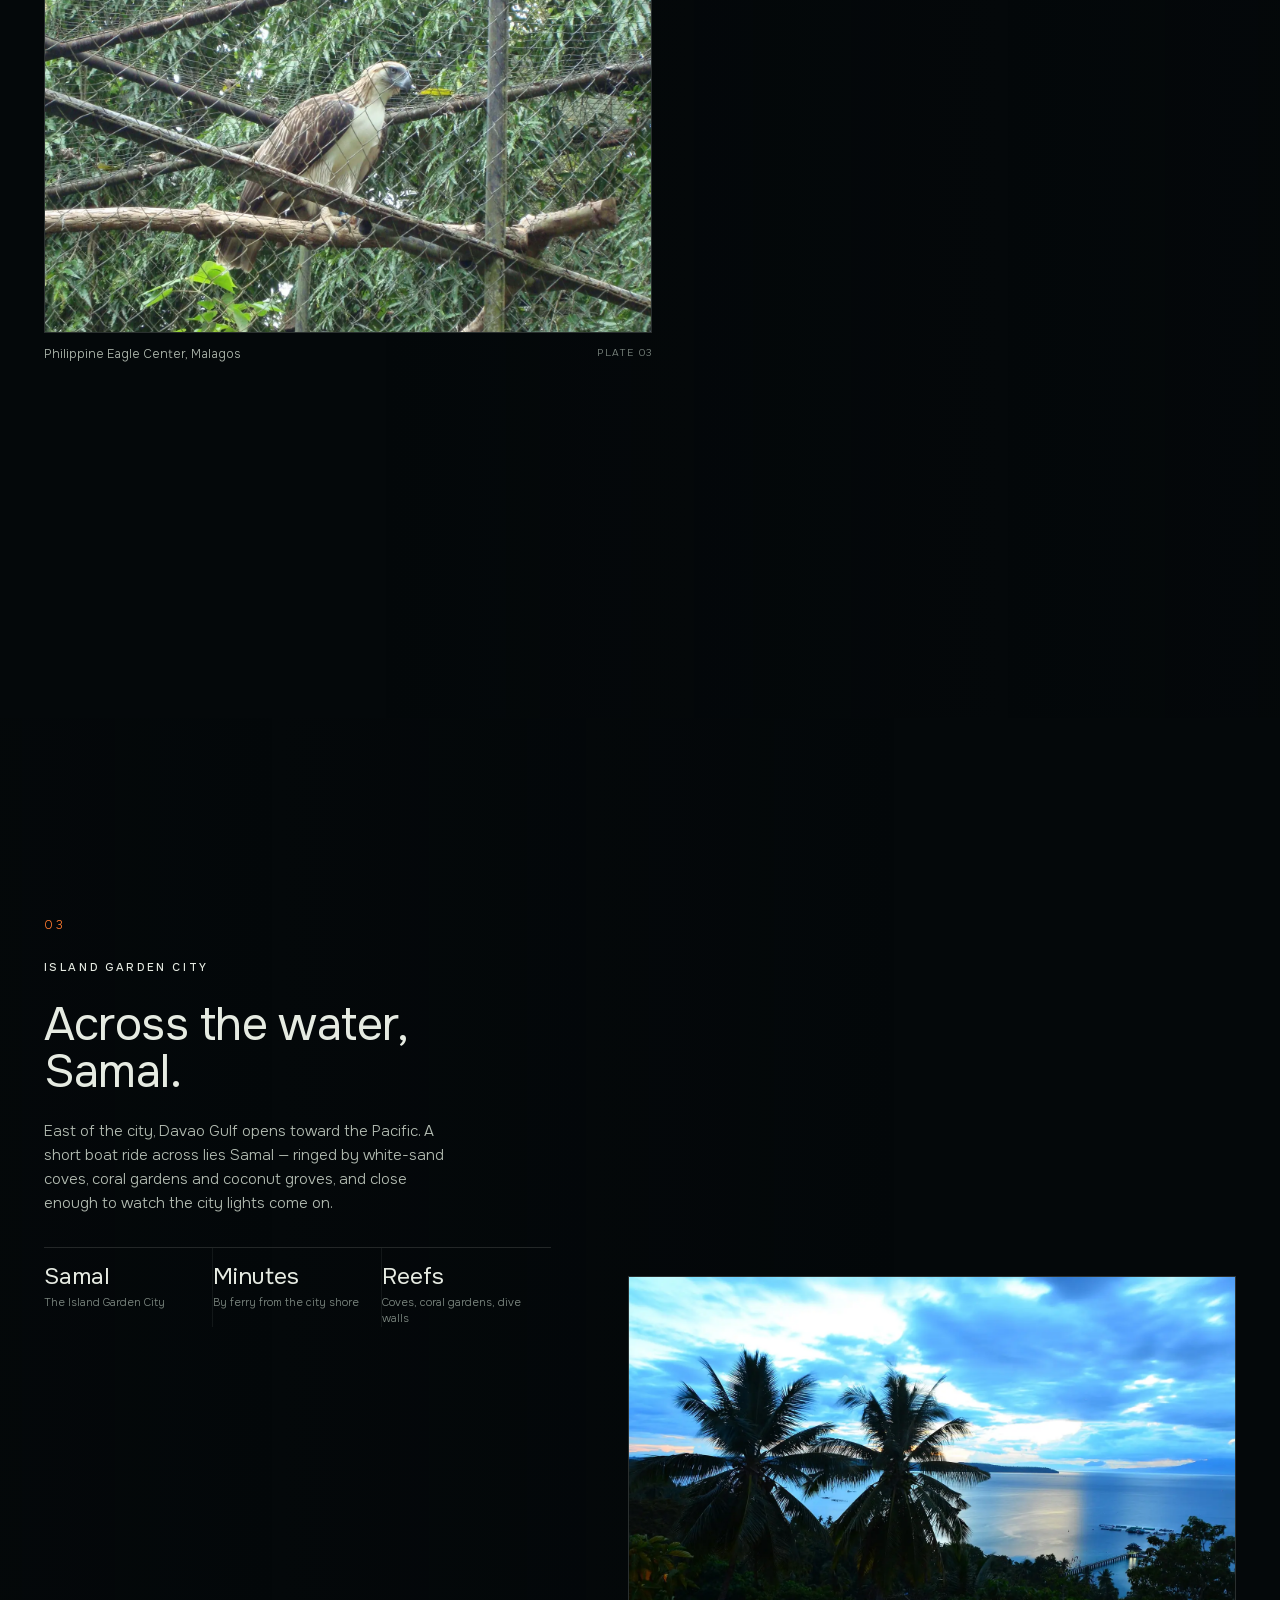
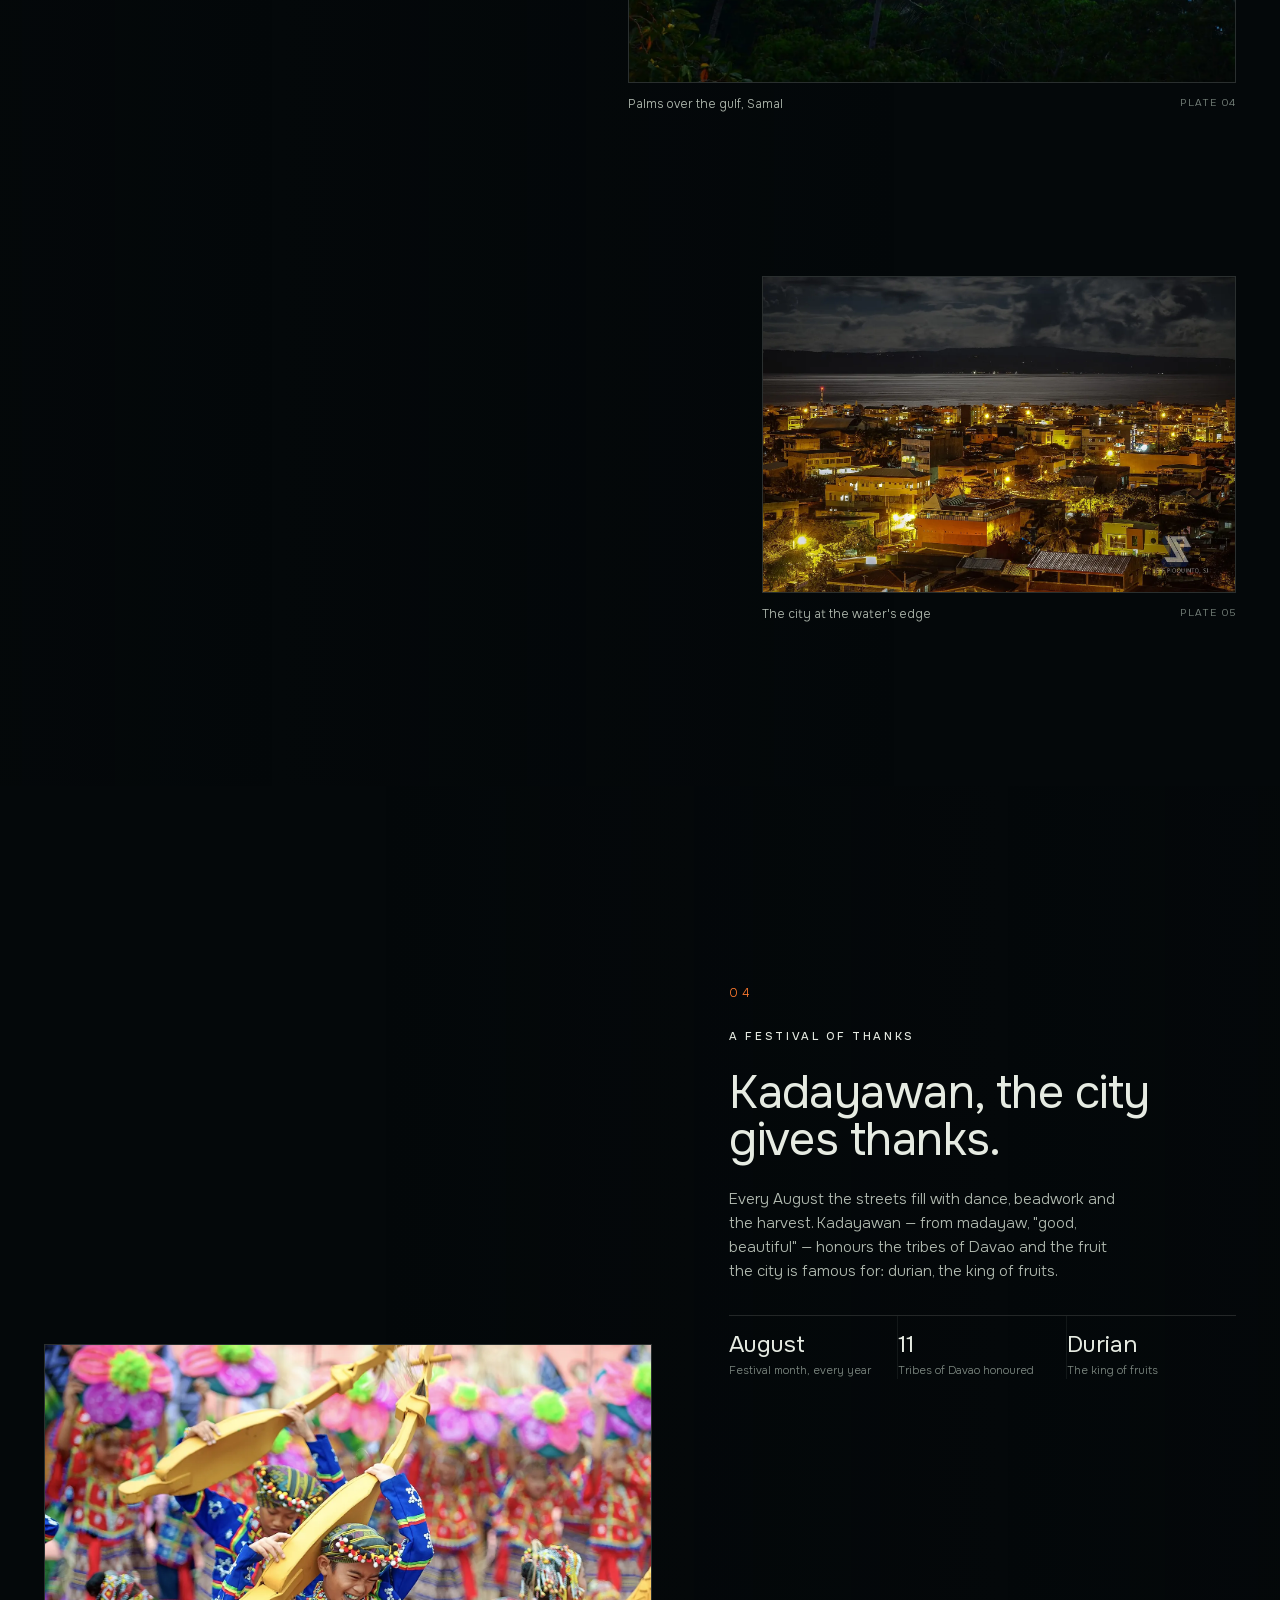
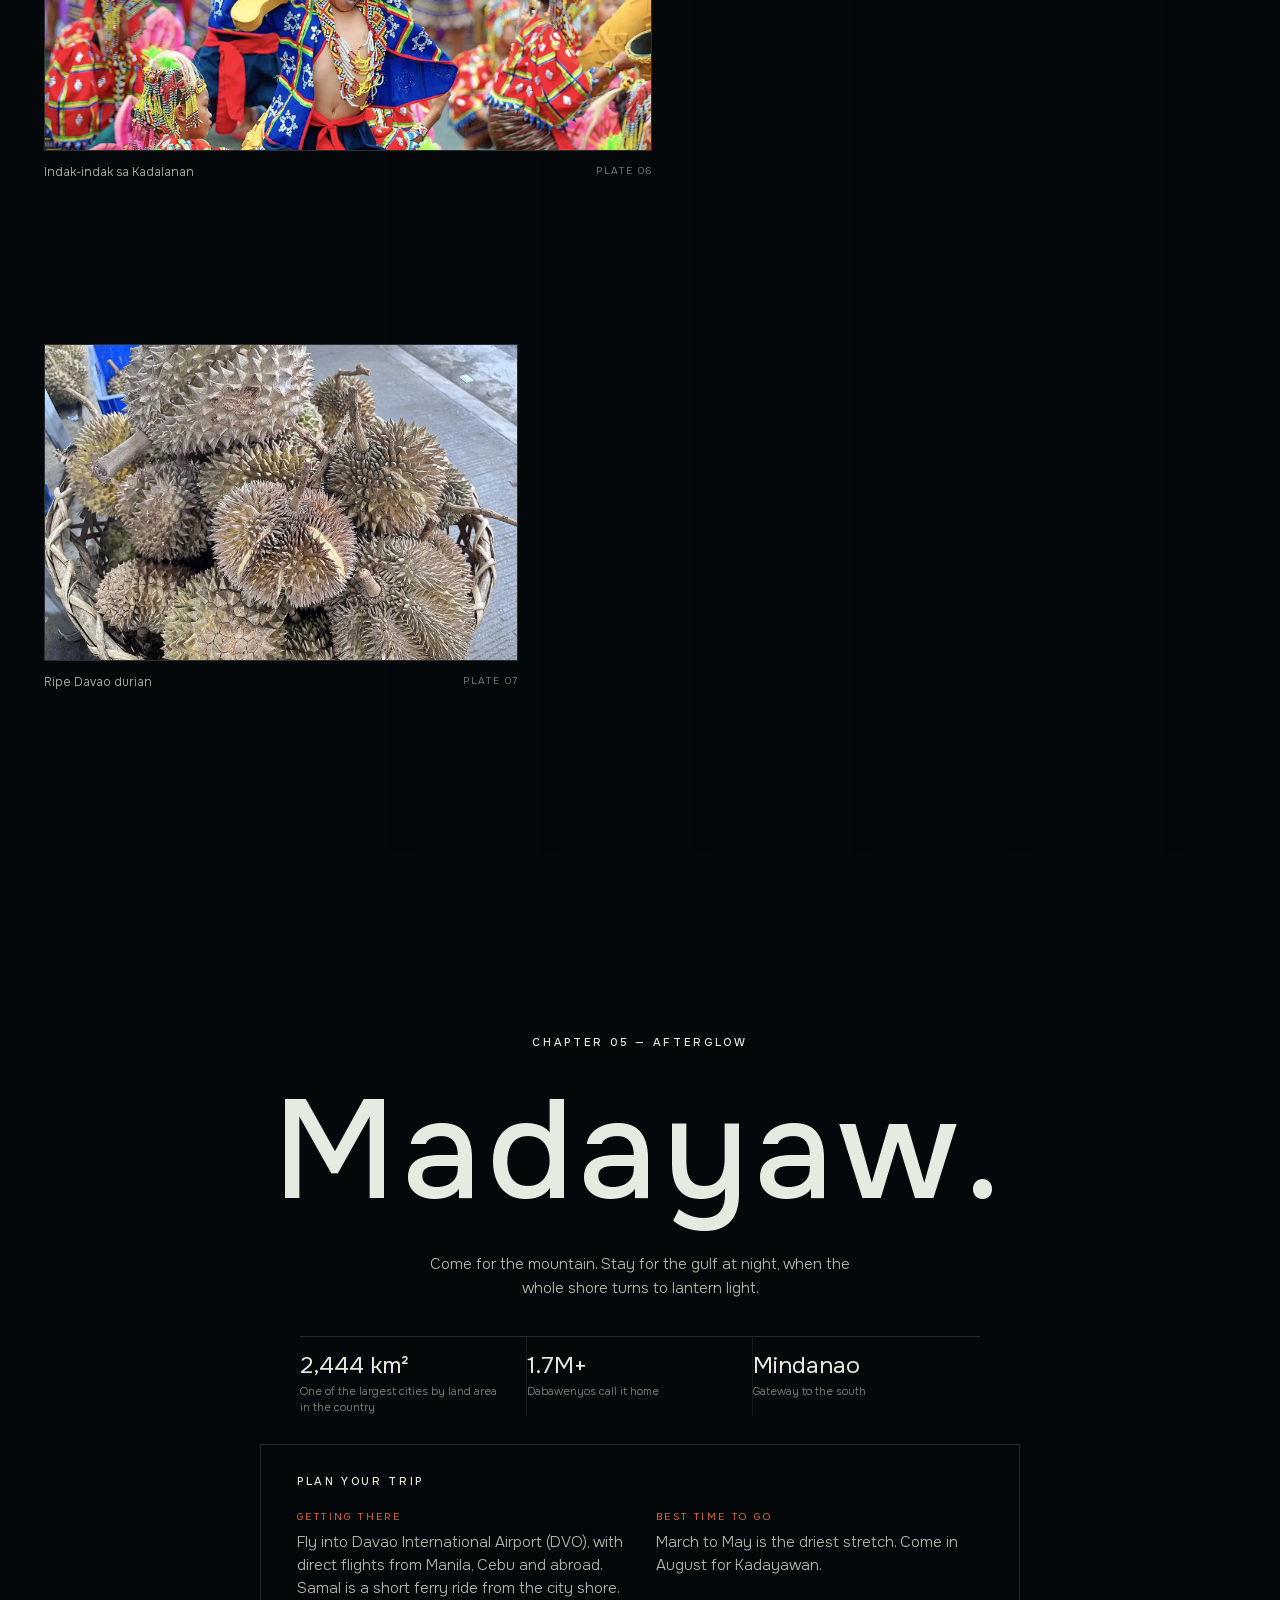
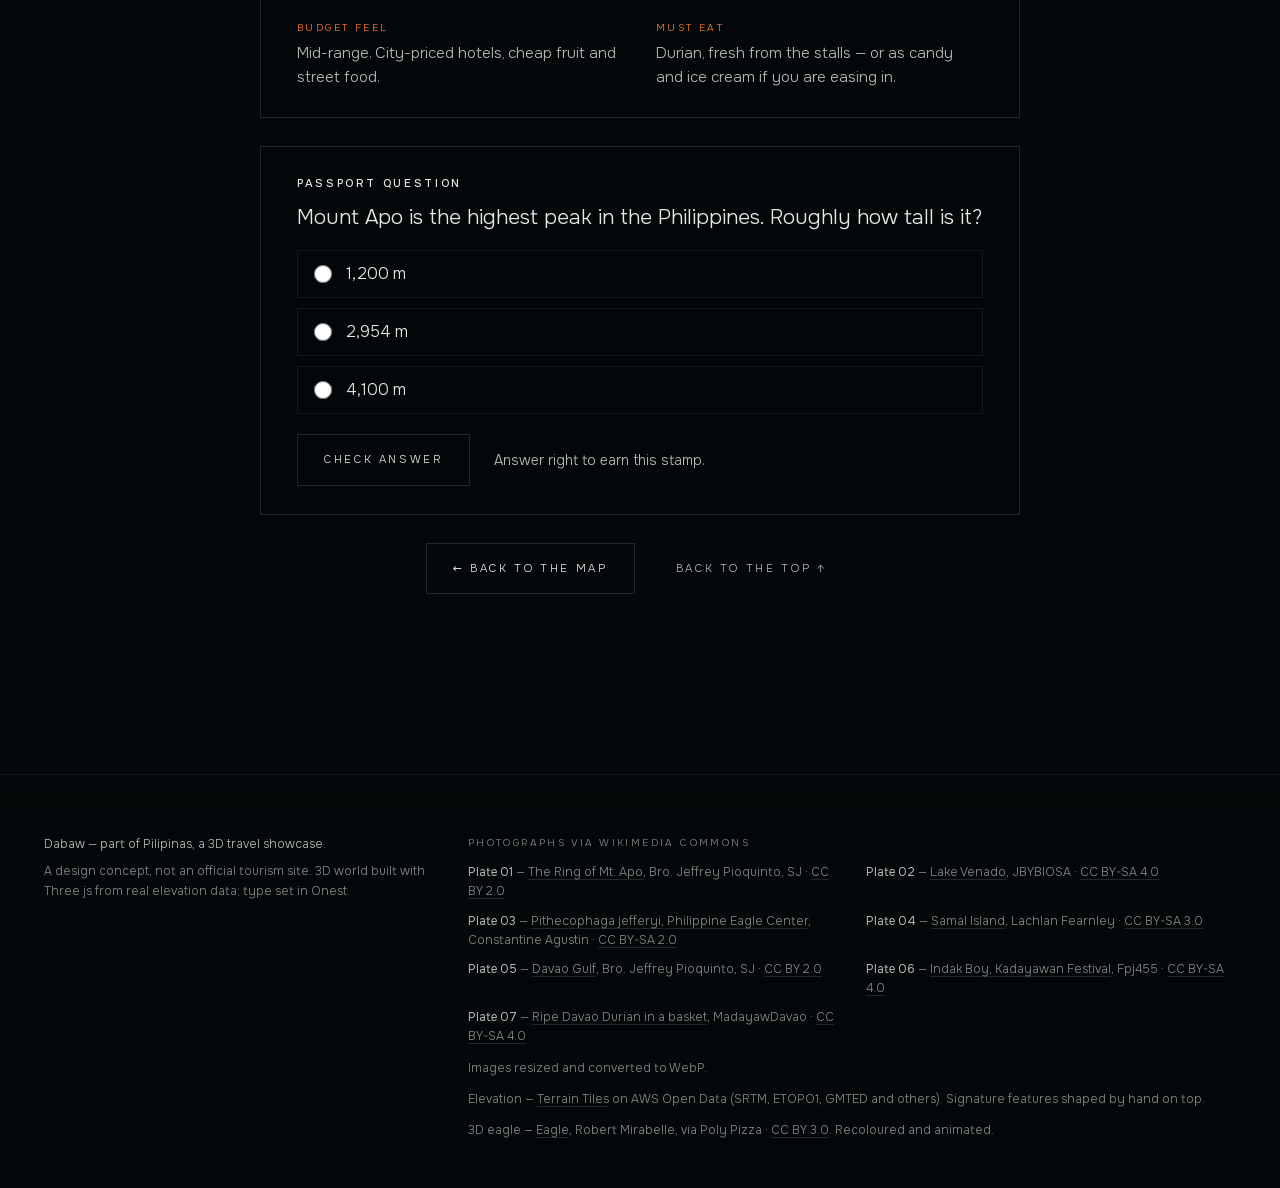
==== commit ee677bcf: "refactor: data-driven engine; Dabaw on real Apo terrain Co-Authored-By: Claude Opus 5.5 <noreply@ant" ====
--- a/index.html
+++ b/index.html
@@ -3,757 +3,41 @@
 <head>
 <meta charset="utf-8">
 <meta name="viewport" content="width=device-width, initial-scale=1">
-<title>Dabaw — Where the mountain meets the gulf</title>
-<meta name="description" content="An interactive 3D showcase of Davao City: Mount Apo, the Philippine eagle, Davao Gulf and Samal, and the Kadayawan festival.">
+<title>Pilipinas — pick your next trip</title>
+<meta name="description" content="An interactive 3D travel map of the Philippines: ten destinations built from real elevation data, from Batanes to Davao.">
 <link rel="icon" href="data:image/svg+xml,%3Csvg xmlns='http://www.w3.org/2000/svg' viewBox='0 0 32 32'%3E%3Ccircle cx='16' cy='12' r='6' fill='%23ff7a2f'/%3E%3Cpath d='M2 26 L12 14 L16 18 L20 13 L30 26 Z' fill='%23e6ebe2'/%3E%3C/svg%3E">
 <link rel="stylesheet" href="assets/fonts.css">
-<style>
-/* ============================================================= tokens */
-:root{
-  --ink:#04080a;
-  --ink-2:#0a1012;
-  --bone:#e6ebe2;
-  --bone-dim:#b3bcb2;
-  --muted:#7f8a83;
-  --line:rgba(230,235,226,.14);
-  --line-soft:rgba(230,235,226,.07);
-  --sun:#ff7a2f;
-  --durian:#e8c25a;
-  --pad:clamp(20px, 3.4vw, 56px);
-  --nav-h:84px;
-  --ease-out:cubic-bezier(.16,1,.3,1);
-}
-*,*::before,*::after{box-sizing:border-box}
-html{-webkit-text-size-adjust:100%}
-body{
-  margin:0; background:var(--ink); color:var(--bone);
-  font-family:'Onest',system-ui,-apple-system,'Helvetica Neue',sans-serif;
-  font-weight:300; font-size:16px; line-height:1.6;
-  -webkit-font-smoothing:antialiased; overflow-x:hidden;
-}
-::selection{background:var(--sun);color:#fff}
-img{max-width:100%;display:block}
-a{color:inherit;text-decoration:none}
-button{font:inherit;color:inherit;background:none;border:0;cursor:pointer}
-:focus-visible{outline:1px solid var(--durian);outline-offset:4px}
-
-/* ============================================================= layers */
-#gl{position:fixed;inset:0;width:100%;height:100%;display:block;z-index:0;background:#0b1418}
-.no-gl #gl{background:radial-gradient(120% 90% at 30% 20%, #3a2a2a 0%, #10181c 55%, #04080a 100%)}
-#grain{position:fixed;inset:-1px;z-index:60;pointer-events:none;opacity:.06;mix-blend-mode:overlay;background-size:180px 180px}
-#vignette{position:fixed;inset:0;z-index:55;pointer-events:none;background:radial-gradient(125% 95% at 50% 42%, transparent 42%, rgba(2,5,7,.6) 100%)}
-.page{position:relative;z-index:10}
-
-#loader{position:fixed;inset:0;z-index:80;background:var(--ink);display:grid;place-items:center;transition:opacity .9s var(--ease-out), visibility .9s}
-#loader span{font-weight:500;letter-spacing:.6em;font-size:12px;text-transform:uppercase;color:var(--bone-dim)}
-#loader.done{opacity:0;visibility:hidden}
-
-/* ============================================================= type */
-.eyebrow{display:flex;align-items:center;gap:12px;margin:0;font-size:11px;font-weight:500;letter-spacing:.24em;text-transform:uppercase;color:var(--bone)}
-h1,h2{font-weight:400;margin:0;letter-spacing:-.012em;line-height:1.02}
-h1{font-size:clamp(34px, 4vw, 62px);text-transform:uppercase;max-width:14ch}
-h2{font-size:clamp(32px, 3.6vw, 56px);max-width:14ch}
-.body{font-size:clamp(15px, 1.15vw, 17px);color:var(--bone-dim);max-width:40ch;margin:0}
-.tiny{font-size:10px;letter-spacing:.24em;text-transform:uppercase;color:var(--muted)}
-
-/* ============================================================= nav */
-.nav{position:fixed;top:0;left:0;right:0;z-index:50;height:var(--nav-h);display:flex;align-items:center;justify-content:space-between;padding:0 var(--pad);transition:transform .6s var(--ease-out), background .4s}
-.nav.stuck{background:linear-gradient(to bottom, rgba(4,8,10,.75), transparent)}
-.nav.hide{transform:translateY(-100%)}
-.brand{display:flex;align-items:center;gap:14px}
-.brand svg{width:30px;height:30px}
-.brand b{display:block;font-weight:500;letter-spacing:.32em;font-size:13px}
-.brand small{display:block;font-size:9px;letter-spacing:.32em;text-transform:uppercase;color:var(--muted)}
-.nav-links{display:flex;gap:clamp(20px, 2.8vw, 44px)}
-.nav-link{position:relative;font-size:11px;font-weight:500;letter-spacing:.22em;text-transform:uppercase;color:var(--bone-dim);transition:color .3s;padding:6px 0}
-.nav-link .alt{position:absolute;left:0;top:100%;font-size:9px;letter-spacing:.2em;color:var(--sun);opacity:0;transform:translateY(-4px);transition:.3s}
-.nav-link:hover,.nav-link.on{color:var(--bone)}
-.nav-link:hover .alt,.nav-link.on .alt{opacity:1;transform:none}
-.burger{display:none;width:34px;height:20px;position:relative}
-.burger i{position:absolute;left:0;right:0;height:1px;background:var(--bone);transition:.4s var(--ease-out)}
-.burger i:first-child{top:5px}.burger i:last-child{bottom:5px}
-.nav-open .burger i:first-child{top:9px;transform:rotate(45deg)}
-.nav-open .burger i:last-child{bottom:10px;transform:rotate(-45deg)}
-
-/* ============================================================= rail */
-.rail{position:fixed;right:calc(var(--pad) - 6px);top:50%;transform:translateY(-50%);z-index:40;display:flex;flex-direction:column;gap:14px}
-.rail button{width:18px;height:8px;display:grid;place-items:center}
-.rail button::after{content:"";width:12px;height:1px;background:var(--line);transition:.4s var(--ease-out)}
-.rail button.on::after{width:18px;background:var(--bone)}
-
-/* ============================================================= hero */
-.hero{position:relative;min-height:100vh;min-height:100svh;padding:calc(var(--nav-h) + 24px) var(--pad) 40px;display:flex;flex-direction:column}
-.hero::before{content:"";position:absolute;inset:0;z-index:-1;pointer-events:none;background:linear-gradient(100deg, rgba(4,8,10,.62) 0%, rgba(4,8,10,.2) 38%, transparent 60%), linear-gradient(to top, rgba(4,8,10,.7) 0%, transparent 30%)}
-.hero-top{display:flex;flex-direction:column;gap:22px}
-.hero-sub{max-width:34ch}
-.hero-spacer{flex:1}
-.wordmark{position:absolute;left:0;right:0;top:50%;display:flex;justify-content:space-between;padding:0 1vw;font-weight:500;font-size:clamp(90px, 22vw, 340px);line-height:.8;color:#e8ede6;pointer-events:none;letter-spacing:-.02em;
-  -webkit-mask-image:linear-gradient(to bottom, #000 40%, transparent 96%);mask-image:linear-gradient(to bottom, #000 40%, transparent 96%);opacity:.92;will-change:transform,opacity}
-.hero-foot{position:relative;display:flex;align-items:flex-end;justify-content:space-between;gap:24px}
-.hero-cue{display:flex;align-items:center;gap:14px;font-size:10px;letter-spacing:.28em;text-transform:uppercase;color:var(--muted);margin-bottom:16px}
-.hero-cue .track{width:60px;height:1px;background:var(--line);overflow:hidden;position:relative}
-.hero-cue .track i{position:absolute;inset:0;background:var(--bone);animation:cue 2.4s var(--ease-out) infinite}
-@keyframes cue{0%{transform:translateX(-100%)}60%,100%{transform:translateX(100%)}}
-.hero-index{display:flex;gap:clamp(20px, 3vw, 48px);border-top:1px solid var(--line-soft);padding-top:14px}
-.hero-index a{display:flex;flex-direction:column;gap:2px}
-.hero-index b{font-weight:300;font-size:clamp(30px, 3.2vw, 46px);line-height:1;color:var(--bone)}
-.hero-index span{font-size:10px;letter-spacing:.2em;text-transform:uppercase;color:var(--muted);transition:color .3s}
-.hero-index a:hover span{color:var(--sun)}
-.hero-plate{width:min(300px, 26vw);display:flex;flex-direction:column;gap:10px}
-.hero-plate .frame{position:relative;aspect-ratio:16/10;overflow:hidden;border:1px solid var(--line)}
-.hero-plate img{width:100%;height:100%;object-fit:cover;transform:scale(1.06);transition:transform 1.4s var(--ease-out)}
-.hero-plate:hover img{transform:scale(1.12)}
-.hero-plate .frame::after{content:"";position:absolute;inset:0;background:linear-gradient(to top, rgba(4,8,10,.55), transparent 60%)}
-.hero-side{position:absolute;right:var(--pad);top:calc(var(--nav-h) + 22px);writing-mode:vertical-rl;font-size:clamp(24px, 2.6vw, 40px);letter-spacing:.42em;font-weight:300;color:var(--bone-dim)}
-
-/* ============================================================= chapters */
-.sec{position:relative;min-height:150vh;padding:22vh var(--pad) 18vh;display:grid;grid-template-columns:minmax(0, 5fr) minmax(0, 6fr);gap:clamp(32px, 6vw, 110px);align-items:start}
-.sec::before{content:"";position:absolute;inset:0;z-index:-1;pointer-events:none;background:linear-gradient(90deg, rgba(4,8,10,.72) 0%, rgba(4,8,10,.25) 46%, transparent 70%)}
-.sec.r{grid-template-columns:minmax(0, 6fr) minmax(0, 5fr)}
-.sec.r::before{background:linear-gradient(270deg, rgba(4,8,10,.72) 0%, rgba(4,8,10,.25) 46%, transparent 70%)}
-.sec.r .copy{order:2}
-.copy{position:sticky;top:calc(var(--nav-h) + 8vh);display:flex;flex-direction:column;gap:24px}
-.num{font-size:12px;letter-spacing:.3em;color:var(--sun)}
-.stats{display:grid;grid-template-columns:repeat(3, minmax(0, 1fr));border-top:1px solid var(--line);margin-top:8px}
-.stats div{padding:16px 16px 0 0;border-right:1px solid var(--line-soft)}
-.stats div:last-child{border-right:0}
-.stats b{display:block;font-weight:400;font-size:clamp(20px, 1.8vw, 28px);color:var(--bone);line-height:1.1}
-.stats span{display:block;margin-top:6px;font-size:11px;line-height:1.45;color:var(--muted)}
-.plates{display:flex;flex-direction:column;gap:clamp(60px, 18vh, 200px);padding-top:40vh}
-.plate{margin:0;display:flex;flex-direction:column;gap:12px}
-.plate:nth-child(2){width:78%;align-self:flex-end}
-.sec.r .plate:nth-child(2){align-self:flex-start}
-.plate .frame{overflow:hidden;border:1px solid var(--line);background:var(--ink-2)}
-.plate img{width:100%;height:auto;aspect-ratio:3/2;object-fit:cover;transform:scale(1.08);transition:transform 1.6s var(--ease-out)}
-.plate.in img{transform:scale(1)}
-.plate figcaption{display:flex;justify-content:space-between;gap:16px;font-size:12px;color:var(--bone-dim)}
-.plate figcaption em{font-style:normal;color:var(--muted);font-size:10px;letter-spacing:.14em;text-transform:uppercase;text-align:right}
-
-/* ============================================================= finale */
-.fin{min-height:130vh;display:flex;flex-direction:column;justify-content:center;align-items:center;text-align:center;padding:20vh var(--pad);gap:28px}
-.fin::before{display:none}
-.fin h2{font-size:clamp(56px, 11vw, 180px);max-width:none;letter-spacing:.04em;font-weight:500}
-.fin .body{max-width:46ch}
-.fin .stats{width:min(680px, 100%);text-align:left}
-.btn{display:inline-flex;align-items:center;gap:14px;padding:16px 26px;border:1px solid var(--line);font-size:11px;letter-spacing:.24em;text-transform:uppercase;transition:background .3s,border-color .3s}
-.btn:hover{background:var(--sun);border-color:var(--sun);color:#160a04}
-
-/* ============================================================= footer */
-.foot{position:relative;padding:60px var(--pad) 48px;border-top:1px solid var(--line-soft);background:linear-gradient(to bottom, rgba(4,8,10,.6), rgba(4,8,10,.95));display:grid;grid-template-columns:minmax(0, 1fr) minmax(0, 2fr);gap:40px;font-size:12px;color:var(--muted)}
-.foot ol{margin:0;padding:0;list-style:none;display:grid;grid-template-columns:repeat(auto-fill, minmax(240px, 1fr));gap:10px 28px}
-.foot li b{color:var(--bone-dim);font-weight:400}
-.foot a{text-decoration:underline;text-decoration-color:var(--line);text-underline-offset:3px}
-.foot a:hover{color:var(--bone)}
-
-/* ============================================================= reveal */
-[data-rv]{opacity:0;transform:translateY(28px);transition:opacity 1.1s var(--ease-out), transform 1.1s var(--ease-out)}
-[data-rv].in{opacity:1;transform:none}
-[data-rv="fade"]{transform:none}
-
-/* ============================================================= responsive */
-@media (max-width:820px){
-  :root{--nav-h:68px}
-  .burger{display:block}
-  .nav-links{position:fixed;inset:0;z-index:-1;flex-direction:column;justify-content:center;padding:0 var(--pad);gap:26px;background:rgba(4,8,10,.96);opacity:0;visibility:hidden;transition:.5s var(--ease-out)}
-  .nav-open .nav-links{opacity:1;visibility:visible}
-  .nav-link{font-size:22px;letter-spacing:.14em}
-  .nav-link .alt{position:static;display:block;opacity:1;transform:none;margin-top:4px}
-  .rail{display:none}
-  .hero-side{font-size:22px;top:calc(var(--nav-h) + 14px)}
-  .hero-plate{display:none}
-  .wordmark{top:56%}
-  .hero-index{display:grid;grid-template-columns:1fr 1fr;gap:18px 24px;width:100%}
-  .sec,.sec.r{grid-template-columns:1fr;min-height:auto;padding:16vh var(--pad) 12vh}
-  .sec::before,.sec.r::before{background:linear-gradient(180deg, transparent 0%, rgba(4,8,10,.7) 18%, rgba(4,8,10,.7) 82%, transparent 100%)}
-  .sec.r .copy{order:0}
-  .copy{position:relative;top:0}
-  .plates{padding-top:0;gap:36px}
-  .plate:nth-child(2){width:100%}
-  .foot{grid-template-columns:1fr}
-}
-@media (prefers-reduced-motion:reduce){
-  [data-rv]{transition:none;opacity:1;transform:none}
-  .hero-cue .track i{animation:none}
-}
-</style>
+<link rel="stylesheet" href="assets/css/site.css">
 </head>
-<body>
+<body data-view="dest">
 <canvas id="gl" aria-hidden="true"></canvas>
 <div id="vignette"></div>
 <div id="grain"></div>
-<div id="loader"><span>Dabaw</span></div>
+<div id="loader"><span>Pilipinas</span></div>
 
 <header class="nav" id="nav">
-  <a class="brand" href="#top" aria-label="Dabaw — back to top">
+  <a class="brand" href="#/" aria-label="Back to the map">
     <svg viewBox="0 0 32 32" aria-hidden="true"><circle cx="16" cy="12" r="6" fill="#ff7a2f"/><path d="M2 26 L12 14 L16 18 L20 13 L30 26 Z" fill="#e6ebe2"/><path d="M2 28 H30" stroke="#e6ebe2" stroke-width="1"/></svg>
-    <span><b>DABAW</b><small>Davao City · Mindanao</small></span>
+    <span><b>PILIPINAS</b><small>Pick your next trip</small></span>
   </a>
-  <nav class="nav-links" id="navlinks" aria-label="Chapters">
-    <a class="nav-link" href="#apo"><span>Apo</span><span class="alt">Mountain</span></a>
-    <a class="nav-link" href="#haribon"><span>Haribon</span><span class="alt">Eagle</span></a>
-    <a class="nav-link" href="#gulf"><span>Gulf</span><span class="alt">Samal</span></a>
-    <a class="nav-link" href="#kadayawan"><span>Kadayawan</span><span class="alt">Festival</span></a>
-  </nav>
+  <nav class="nav-links" id="navlinks" aria-label="Chapters"></nav>
   <button class="burger" id="burger" aria-label="Menu" aria-expanded="false" aria-controls="navlinks"><i></i><i></i></button>
 </header>
 
 <nav class="rail" id="rail" aria-label="Section progress"></nav>
 
-<main class="page" id="top">
-<section class="hero" id="hero" data-cam="0">
-  <div class="hero-top">
-    <p class="eyebrow" data-rv="up">Chapter 00 — Davao City</p>
-    <h1 data-rv="up">Where the mountain meets the gulf.</h1>
-    <p class="hero-sub body" data-rv="up">From the steaming summit of Mount Apo to the coves of Samal, cross the Philippines' great southern city as the day burns down to city light.</p>
-  </div>
-  <div class="wordmark" id="wordmark" aria-hidden="true"><span>D</span><span>A</span><span>B</span><span>A</span><span>W</span></div>
-  <div class="hero-spacer"></div>
-  <div class="hero-foot">
-    <div>
-      <div class="hero-cue" data-rv="fade"><span>Scroll to enter</span><span class="track"><i></i></span></div>
-      <div class="hero-index" data-rv="up">
-        <a href="#apo"><b>01</b><span>The mountain</span></a>
-        <a href="#haribon"><b>02</b><span>The eagle</span></a>
-        <a href="#gulf"><b>03</b><span>The gulf</span></a>
-        <a href="#kadayawan"><b>04</b><span>The festival</span></a>
-      </div>
-    </div>
-    <a class="hero-plate" href="#apo" data-rv="up">
-      <span class="frame"><img src="assets/img/apo-ring.webp" alt="Mount Apo's summit above the rainforest at dawn" width="1600" height="901"></span>
-      <span class="tiny">Apo Sandawa — the grandfather</span>
-    </a>
-  </div>
-  <div class="hero-side" aria-hidden="true">MADAYAW</div>
-</section>
-
-<section class="sec" id="apo" data-cam="1">
-  <div class="copy">
-    <span class="num" data-rv="up">01</span>
-    <p class="eyebrow" data-rv="up">The grandfather mountain</p>
-    <h2 data-rv="up">Apo, roof of the Philippines.</h2>
-    <p class="body" data-rv="up">At 2,954 metres, Mount Apo is the highest peak in the country — a dormant volcano whose sulfur vents still steam above the cloud forest. The Lumad peoples who live on its slopes call it Apo Sandawa: the elder, the grandfather.</p>
-    <div class="stats" data-rv="up">
-      <div><b>2,954 m</b><span>Highest summit in the archipelago</span></div>
-      <div><b>1936</b><span>Declared a national park</span></div>
-      <div><b>Venado</b><span>A high lake on the trail to the summit</span></div>
-    </div>
-  </div>
-  <div class="plates">
-    <figure class="plate" data-rv="up"><span class="frame"><img loading="lazy" src="assets/img/apo-ring.webp" alt="Mount Apo's bare summit rising above clouds and forest" width="1600" height="901"></span><figcaption>The summit ring at first light <em>Plate 01</em></figcaption></figure>
-    <figure class="plate" data-rv="up"><span class="frame"><img loading="lazy" src="assets/img/apo-venado.webp" alt="Lake Venado in a green highland basin below forested ridges" width="1600" height="1028"></span><figcaption>Lake Venado, below the peak <em>Plate 02</em></figcaption></figure>
-  </div>
-</section>
-
-<section class="sec r" id="haribon" data-cam="2">
-  <div class="copy">
-    <span class="num" data-rv="up">02</span>
-    <p class="eyebrow" data-rv="up">King of birds</p>
-    <h2 data-rv="up">The haribon keeps watch.</h2>
-    <p class="body" data-rv="up">The Philippine eagle is one of the largest eagles on Earth, and it lives nowhere but these islands. At the Philippine Eagle Center in Malagos, on Davao's forested edge, the national bird is bred, studied and returned to the wild.</p>
-    <div class="stats" data-rv="up">
-      <div><b>~2 m</b><span>Wingspan, tip to tip</span></div>
-      <div><b>1 egg</b><span>Laid only every two years</span></div>
-      <div><b>1995</b><span>Named the national bird</span></div>
-    </div>
-  </div>
-  <div class="plates">
-    <figure class="plate" data-rv="up"><span class="frame"><img loading="lazy" src="assets/img/eagle-center.webp" alt="A Philippine eagle perched on a branch at the Philippine Eagle Center" width="1600" height="1200"></span><figcaption>Philippine Eagle Center, Malagos <em>Plate 03</em></figcaption></figure>
-  </div>
-</section>
-
-<section class="sec" id="gulf" data-cam="3">
-  <div class="copy">
-    <span class="num" data-rv="up">03</span>
-    <p class="eyebrow" data-rv="up">Island Garden City</p>
-    <h2 data-rv="up">Across the water, Samal.</h2>
-    <p class="body" data-rv="up">East of the city, Davao Gulf opens toward the Pacific. A short boat ride across lies Samal — ringed by white-sand coves, coral gardens and coconut groves, and close enough to watch the city lights come on.</p>
-    <div class="stats" data-rv="up">
-      <div><b>Samal</b><span>The Island Garden City</span></div>
-      <div><b>Minutes</b><span>By ferry from the city shore</span></div>
-      <div><b>Reefs</b><span>Coves, coral gardens, dive walls</span></div>
-    </div>
-  </div>
-  <div class="plates">
-    <figure class="plate" data-rv="up"><span class="frame"><img loading="lazy" src="assets/img/samal.webp" alt="Coconut palms silhouetted over the gulf at dusk on Samal Island" width="1600" height="1060"></span><figcaption>Palms over the gulf, Samal <em>Plate 04</em></figcaption></figure>
-    <figure class="plate" data-rv="up"><span class="frame"><img loading="lazy" src="assets/img/gulf.webp" alt="Davao City lit up at night along the gulf shore" width="1600" height="1067"></span><figcaption>The city at the water's edge <em>Plate 05</em></figcaption></figure>
-  </div>
-</section>
-
-<section class="sec r" id="kadayawan" data-cam="4">
-  <div class="copy">
-    <span class="num" data-rv="up">04</span>
-    <p class="eyebrow" data-rv="up">A festival of thanks</p>
-    <h2 data-rv="up">Kadayawan, the city gives thanks.</h2>
-    <p class="body" data-rv="up">Every August the streets fill with dance, beadwork and the harvest. Kadayawan — from madayaw, "good, beautiful" — honours the tribes of Davao and the fruit the city is famous for: durian, the king of fruits.</p>
-    <div class="stats" data-rv="up">
-      <div><b>August</b><span>Festival month, every year</span></div>
-      <div><b>11</b><span>Tribes of Davao honoured</span></div>
-      <div><b>Durian</b><span>The king of fruits</span></div>
-    </div>
-  </div>
-  <div class="plates">
-    <figure class="plate" data-rv="up"><span class="frame"><img loading="lazy" src="assets/img/kadayawan.webp" alt="A young dancer in beaded tribal costume performing at the Kadayawan Festival" width="1600" height="1067"></span><figcaption>Indak-indak sa Kadalanan <em>Plate 06</em></figcaption></figure>
-    <figure class="plate" data-rv="up"><span class="frame"><img loading="lazy" src="assets/img/durian.webp" alt="A basket piled with ripe durian fruit" width="1600" height="1200"></span><figcaption>Ripe Davao durian <em>Plate 07</em></figcaption></figure>
-  </div>
-</section>
-
-<section class="sec fin" id="madayaw" data-cam="5">
-  <p class="eyebrow" data-rv="up">Chapter 05 — Afterglow</p>
-  <h2 data-rv="up">Madayaw.</h2>
-  <p class="body" data-rv="up">Come for the mountain. Stay for the gulf at night, when the whole shore turns to lantern light.</p>
-  <div class="stats" data-rv="up">
-    <div><b>2,444 km²</b><span>One of the largest cities by land area in the country</span></div>
-    <div><b>1.7M+</b><span>Dabawenyos call it home</span></div>
-    <div><b>Mindanao</b><span>Gateway to the south</span></div>
-  </div>
-  <a class="btn" href="#top" data-rv="up">Back to the summit ↑</a>
-</section>
-</main>
-
-<footer class="foot page">
-  <div>
-    <p style="margin:0 0 8px;color:var(--bone-dim)">Dabaw — a showcase of Davao City.</p>
-    <p style="margin:0">A design concept, not an official tourism site. 3D world built with Three.js; type set in Onest.</p>
-  </div>
-  <div>
-    <p style="margin:0 0 12px" class="tiny">Photographs via Wikimedia Commons</p>
-    <ol>
-      <li><b>Plate 01</b> — <a href="https://commons.wikimedia.org/wiki/File:The_Ring_of_Mt._Apo.jpg">The Ring of Mt. Apo</a>, Bro. Jeffrey Pioquinto, SJ · <a href="https://creativecommons.org/licenses/by/2.0">CC BY 2.0</a></li>
-      <li><b>Plate 02</b> — <a href="https://commons.wikimedia.org/wiki/File:Lake_Venado.jpg">Lake Venado</a>, JBYBIOSA · <a href="https://creativecommons.org/licenses/by-sa/4.0">CC BY-SA 4.0</a></li>
-      <li><b>Plate 03</b> — <a href="https://commons.wikimedia.org/wiki/File:Pithecophaga_jefferyi_-Philippine_Eagle_Center,_Davao_City,_Philippines-8a.jpg">Pithecophaga jefferyi, Philippine Eagle Center</a>, Constantine Agustin · <a href="https://creativecommons.org/licenses/by-sa/2.0">CC BY-SA 2.0</a></li>
-      <li><b>Plate 04</b> — <a href="https://commons.wikimedia.org/wiki/File:Samal_Island.JPG">Samal Island</a>, Lachlan Fearnley · <a href="https://creativecommons.org/licenses/by-sa/3.0">CC BY-SA 3.0</a></li>
-      <li><b>Plate 05</b> — <a href="https://commons.wikimedia.org/wiki/File:Davao_Gulf_(14634526362).jpg">Davao Gulf</a>, Bro. Jeffrey Pioquinto, SJ · <a href="https://creativecommons.org/licenses/by/2.0">CC BY 2.0</a></li>
-      <li><b>Plate 06</b> — <a href="https://commons.wikimedia.org/wiki/File:Indak_Boy_Kadayawan_Festival_1.jpg">Indak Boy, Kadayawan Festival</a>, Fpj455 · <a href="https://creativecommons.org/licenses/by-sa/4.0">CC BY-SA 4.0</a></li>
-      <li><b>Plate 07</b> — <a href="https://commons.wikimedia.org/wiki/File:Ripe_Davao_Durian_in_a_basket.jpg">Ripe Davao Durian in a basket</a>, MadayawDavao · <a href="https://creativecommons.org/licenses/by-sa/4.0">CC BY-SA 4.0</a></li>
-    </ol>
-    <p style="margin:12px 0 0">Images resized and converted to WebP.</p>
-    <p style="margin:12px 0 0">3D eagle — <a href="https://poly.pizza/m/1Z5L1v0bfu7">Eagle</a>, Robert Mirabelle, via Poly Pizza · <a href="https://creativecommons.org/licenses/by/3.0/">CC BY 3.0</a>. Recoloured and animated.</p>
-  </div>
-</footer>
+<div id="view-map"></div>
+<div id="view-dest"></div>
 
 <script src="assets/three.min.js"></script>
+<script src="assets/js/core.js"></script>
+<script src="assets/js/landmarks.js"></script>
+<script src="assets/js/engine.js"></script>
+<script src="assets/js/page.js"></script>
+<script src="assets/js/app.js"></script>
+<!-- destinations, north to south -->
+<script src="assets/destinations/dabaw.js"></script>
+<script src="assets/terrain/dabaw.js"></script>
 <script src="assets/models/eagle.glb.js"></script>
-<script>
-"use strict";
-const $ = (s, r = document) => r.querySelector(s);
-const $$ = (s, r = document) => [...r.querySelectorAll(s)];
-const REDUCE = matchMedia('(prefers-reduced-motion: reduce)').matches;
-const COARSE = matchMedia('(pointer: coarse)').matches;
-const clamp = (v, a, b) => Math.min(b, Math.max(a, v));
-const smooth = (e0, e1, x) => { const t = clamp((x - e0) / (e1 - e0), 0, 1); return t * t * (3 - 2 * t); };
-const lerp = (a, b, t) => a + (b - a) * t;
-
-/* ============================================================= grain */
-(() => {
-  const c = document.createElement('canvas'); c.width = c.height = 180;
-  const x = c.getContext('2d'), d = x.createImageData(180, 180);
-  for (let i = 0; i < d.data.length; i += 4) { const v = Math.random() * 255; d.data[i] = d.data[i + 1] = d.data[i + 2] = v; d.data[i + 3] = 255; }
-  x.putImageData(d, 0, 0); $('#grain').style.backgroundImage = `url(${c.toDataURL()})`;
-})();
-
-/* ============================================================= noise */
-function hash(x, z) { const s = Math.sin(x * 127.1 + z * 311.7) * 43758.5453; return s - Math.floor(s); }
-function vnoise(x, z) {
-  const xi = Math.floor(x), zi = Math.floor(z), xf = x - xi, zf = z - zi;
-  const u = xf * xf * (3 - 2 * xf), v = zf * zf * (3 - 2 * zf);
-  const a = hash(xi, zi), b = hash(xi + 1, zi), c = hash(xi, zi + 1), d = hash(xi + 1, zi + 1);
-  return a + (b - a) * u + (c - a) * v + (a - b - c + d) * u * v;
-}
-function fbm(x, z) { let s = 0, a = .5, f = 1; for (let i = 0; i < 4; i++) { s += a * vnoise(x * f, z * f); f *= 2.03; a *= .5; } return s; }
-
-/* ============================================================= world */
-// Geography (not to scale): land to the west, Mount Apo inland, Davao Gulf east, Samal island offshore.
-const APO = { x: -30, z: -80 };
-const SAMAL = { x: 62, z: -12 };
-const coastX = z => 6 + 7 * Math.sin(z * .025 + 1) + 4 * Math.sin(z * .061);
-function height(x, z) {
-  const dx = x - APO.x, dz = z - APO.z, d = Math.hypot(dx, dz);
-  let h = 40 * Math.exp(-Math.pow(d / 30, 1.7));
-  h += 3.5 * Math.exp(-((dx - 3) ** 2 + (dz + 2) ** 2) / 10) + 2.8 * Math.exp(-((dx + 3.5) ** 2 + (dz - 1.5) ** 2) / 8);
-  h += (fbm(x * .045 + 3, z * .045) - .45) * 10;
-  h += 9 * Math.exp(-Math.pow(Math.hypot(x + 85, z + 30) / 30, 2));
-  const land = smooth(coastX(z) + 10, coastX(z) - 6, x);
-  h = h * land + (land - 1) * 7 + .7 * land;
-  const ds = Math.hypot((x - SAMAL.x) / 1.7, z - SAMAL.z);
-  return Math.max(h, 7.5 * Math.exp(-Math.pow(ds / 12, 2)) * (.75 + .5 * fbm(x * .1, z * .1)) - 1.4);
-}
-
-let renderer;
-try {
-  renderer = new THREE.WebGLRenderer({ canvas: $('#gl'), antialias: !COARSE, powerPreference: 'high-performance' });
-} catch (e) { document.documentElement.classList.add('no-gl'); }
-
-const world = renderer ? buildWorld() : null;
-function buildWorld() {
-  const scene = new THREE.Scene();
-  const camera = new THREE.PerspectiveCamera(42, 1, .5, 2000);
-  renderer.setPixelRatio(Math.min(devicePixelRatio || 1, COARSE ? 1.25 : 1.75));
-  renderer.outputEncoding = THREE.sRGBEncoding;
-  const C = h => new THREE.Color(h);
-
-  // Palettes: dusk (hero) -> night (finale)
-  const PAL = {
-    top: [C('#11162c'), C('#03050c')], mid: [C('#b4552f'), C('#0d1626')], bot: [C('#1c1418'), C('#03060a')],
-    sun: [C('#ffa04f'), C('#e9dfc8')], fog: [C('#3b2a32'), C('#060b14')], water: [C('#0c2a35'), C('#071520')],
-    hemiSky: [C('#e0a080'), C('#33415e')], hemiGround: [C('#14200f'), C('#04070a')],
-  };
-  const SUN_DIR = new THREE.Vector3(-.42, .1, -1).normalize();
-
-  // Sky dome
-  const skyU = { uTop: { value: PAL.top[0].clone() }, uMid: { value: PAL.mid[0].clone() }, uBot: { value: PAL.bot[0].clone() }, uSunDir: { value: SUN_DIR }, uSun: { value: PAL.sun[0].clone() }, uNight: { value: 0 } };
-  const sky = new THREE.Mesh(new THREE.SphereGeometry(900, 32, 16), new THREE.ShaderMaterial({
-    uniforms: skyU, side: THREE.BackSide, depthWrite: false, fog: false,
-    vertexShader: `varying vec3 vDir; void main(){ vDir = normalize(position); gl_Position = projectionMatrix*modelViewMatrix*vec4(position,1.); }`,
-    fragmentShader: `uniform vec3 uTop,uMid,uBot,uSun,uSunDir; uniform float uNight; varying vec3 vDir;
-      void main(){ vec3 d = normalize(vDir); float h = d.y;
-        vec3 c = mix(uMid, uTop, smoothstep(-.02,.5,h)); c = mix(c, uBot, smoothstep(0.,-.25,h));
-        float s = max(dot(d, normalize(uSunDir)), 0.);
-        c += uSun * (pow(s, 10.)*.45*(1.-uNight*.6) + pow(s, 120.)*.5);
-        float disc = smoothstep(.9965, .9975, s);
-        vec3 discCol = mix(uSun*1.3, uSun*.92, uNight);
-        c = mix(c, discCol, disc);
-        gl_FragColor = vec4(c, 1.); }`,
-  }));
-  sky.renderOrder = -1;
-  scene.add(sky);
-
-  // Stars
-  const starGeo = new THREE.BufferGeometry(), sp = [];
-  for (let i = 0; i < 1400; i++) { const t = Math.random() * Math.PI * 2, y = .08 + Math.random() * .92, r = Math.sqrt(1 - y * y); sp.push(Math.cos(t) * r * 800, y * 800, Math.sin(t) * r * 800); }
-  starGeo.setAttribute('position', new THREE.Float32BufferAttribute(sp, 3));
-  const stars = new THREE.Points(starGeo, new THREE.PointsMaterial({ color: 0xffffff, size: 1.4, sizeAttenuation: false, transparent: true, opacity: 0, fog: false, depthWrite: false }));
-  scene.add(stars);
-
-  scene.fog = new THREE.Fog(PAL.fog[0].clone(), 70, 560);
-  const hemi = new THREE.HemisphereLight(PAL.hemiSky[0].clone(), PAL.hemiGround[0].clone(), .85);
-  const sunLight = new THREE.DirectionalLight(0xffb27a, 1.5);
-  sunLight.position.copy(SUN_DIR).multiplyScalar(200);
-  scene.add(hemi, sunLight);
-
-  // Terrain (flat-shaded, coloured per face)
-  const terr = new THREE.PlaneGeometry(380, 380, 190, 190).toNonIndexed();
-  terr.rotateX(-Math.PI / 2); terr.translate(0, 0, -50);
-  const pos = terr.attributes.position;
-  for (let i = 0; i < pos.count; i++) pos.setY(i, height(pos.getX(i), pos.getZ(i)));
-  terr.computeVertexNormals();
-  const cols = new Float32Array(pos.count * 3), tmp = new THREE.Color();
-  const G = [C('#142e1b'), C('#1d4223'), C('#284f27'), C('#33592b')], SAND = C('#a8905e'), ROCK = C('#5a5048'), SULF = C('#8d856c'), SEABED = C('#13231f');
-  const nrm = terr.attributes.normal;
-  for (let i = 0; i < pos.count; i += 3) {
-    const h = (pos.getY(i) + pos.getY(i + 1) + pos.getY(i + 2)) / 3, x = pos.getX(i), z = pos.getZ(i), ny = nrm.getY(i);
-    if (h < -.2) tmp.copy(SEABED);
-    else if (h < 1.1) tmp.copy(SAND);
-    else if (h > 36) tmp.copy(SULF);
-    else if (h > 27 || ny < .62) tmp.copy(ROCK).lerp(G[0], clamp((36 - h) / 18, 0, .5));
-    else tmp.copy(G[Math.floor(fbm(x * .08, z * .08) * 6) % 4]);
-    tmp.offsetHSL(0, 0, (hash(x, z) - .5) * .04);
-    for (let k = 0; k < 3; k++) tmp.toArray(cols, (i + k) * 3);
-  }
-  terr.setAttribute('color', new THREE.BufferAttribute(cols, 3));
-  scene.add(new THREE.Mesh(terr, new THREE.MeshLambertMaterial({ vertexColors: true, flatShading: true })));
-
-  // Water with GPU waves (flat shading derives normals from the displaced surface)
-  const waterU = { uTime: { value: 0 } };
-  const waterGeo = new THREE.PlaneGeometry(900, 900, 160, 160); waterGeo.rotateX(-Math.PI / 2);
-  const waterMat = new THREE.MeshPhongMaterial({ color: PAL.water[0].clone(), specular: 0xffc590, shininess: 70, flatShading: true, transparent: true, opacity: .9 });
-  waterMat.onBeforeCompile = sh => {
-    sh.uniforms.uTime = waterU.uTime;
-    sh.vertexShader = 'uniform float uTime;\n' + sh.vertexShader.replace('#include <begin_vertex>', `#include <begin_vertex>
-      transformed.y += sin(position.x*.09 + uTime*.9)*.32 + cos(position.z*.11 + uTime*.7)*.28 + sin((position.x+position.z)*.23 + uTime*1.6)*.1;`);
-  };
-  scene.add(new THREE.Mesh(waterGeo, waterMat));
-
-  // Palms (instanced): trunks + 7 drooping fronds each
-  const frond = (() => {
-    const g = new THREE.BufferGeometry(), v = [], n = 6, L = 3.2;
-    for (let i = 0; i < n; i++) {
-      const t0 = i / n, t1 = (i + 1) / n, w0 = Math.sin(t0 * Math.PI) * .45 + .05, w1 = Math.sin(t1 * Math.PI) * .45 + .05;
-      const y0 = -1.6 * t0 * t0, y1 = -1.6 * t1 * t1, x0 = t0 * L, x1 = t1 * L;
-      v.push(x0, y0, -w0, x1, y1, -w1, x1, y1 + .08, 0, x0, y0, -w0, x1, y1 + .08, 0, x0, y0 + .08, 0,
-             x0, y0 + .08, 0, x1, y1 + .08, 0, x1, y1, w1, x0, y0 + .08, 0, x1, y1, w1, x0, y0, w0);
-    }
-    g.setAttribute('position', new THREE.Float32BufferAttribute(v, 3)); g.computeVertexNormals(); return g;
-  })();
-  const spots = [];
-  for (let i = 0; i < 4000 && spots.length < 170; i++) {
-    const onSamal = i % 3 === 0;
-    const z = onSamal ? SAMAL.z + (Math.random() - .5) * 30 : -60 + Math.random() * 150;
-    const x = onSamal ? SAMAL.x + (Math.random() - .5) * 46 : coastX(z) - 2 - Math.random() * 26;
-    const h = height(x, z);
-    if (h > .5 && h < (onSamal ? 6 : 4.5)) spots.push([x, h, z]);
-  }
-  const trunks = new THREE.InstancedMesh(new THREE.CylinderGeometry(.11, .2, 1, 5).translate(0, .5, 0), new THREE.MeshLambertMaterial({ color: 0x4a3a2c, flatShading: true }), spots.length);
-  const fronds = new THREE.InstancedMesh(frond, new THREE.MeshLambertMaterial({ color: 0x2f5a2a, flatShading: true, side: THREE.DoubleSide }), spots.length * 7);
-  const m4 = new THREE.Matrix4(), q = new THREE.Quaternion(), e = new THREE.Euler(), s3 = new THREE.Vector3(), p3 = new THREE.Vector3();
-  spots.forEach(([x, h, z], i) => {
-    const tall = 3.5 + Math.random() * 3.5, lean = (Math.random() - .5) * .35;
-    e.set(0, Math.random() * 6.28, lean); q.setFromEuler(e);
-    trunks.setMatrixAt(i, m4.compose(p3.set(x, h - .2, z), q, s3.set(1, tall, 1)));
-    const top = new THREE.Vector3(0, tall, 0).applyQuaternion(q).add(p3.set(x, h - .2, z));
-    for (let k = 0; k < 7; k++) {
-      e.set((Math.random() - .5) * .3, k / 7 * 6.28 + Math.random() * .4, .25 + Math.random() * .3); q.setFromEuler(e);
-      const sc = .7 + Math.random() * .4;
-      fronds.setMatrixAt(i * 7 + k, m4.compose(top, q, s3.set(sc, sc, sc)));
-    }
-  });
-  scene.add(trunks, fronds);
-
-  // Glow sprite texture shared by city lights
-  const glow = (() => {
-    const c = document.createElement('canvas'); c.width = c.height = 64; const x = c.getContext('2d');
-    const g = x.createRadialGradient(32, 32, 0, 32, 32, 32);
-    g.addColorStop(0, 'rgba(255,255,255,1)'); g.addColorStop(.25, 'rgba(255,255,255,.7)'); g.addColorStop(1, 'rgba(255,255,255,0)');
-    x.fillStyle = g; x.fillRect(0, 0, 64, 64); return new THREE.CanvasTexture(c);
-  })();
-
-  // City lights along the shore (Davao City), a few on Samal
-  const lp = [], lc = [], warm = ['#ffcf80', '#ffdca8', '#ff9d4d', '#fff1d6', '#ffb35c'].map(h => C(h));
-  for (let i = 0; i < 30000 && lp.length < 2600 * 3; i++) {
-    const samal = i % 9 === 0;
-    const z = samal ? SAMAL.z + (Math.random() - .5) * 30 : -40 + Math.random() * 130;
-    const x = samal ? SAMAL.x + (Math.random() - .5) * 40 : coastX(z) - 1 - Math.pow(Math.random(), 1.6) * 60;
-    const h = height(x, z);
-    if (h < .6 || h > (samal ? 3 : 9)) continue;
-    if (samal && Math.random() > .3) continue;
-    lp.push(x, h + .35, z); warm[(Math.random() * warm.length) | 0].toArray(lc, lc.length);
-  }
-  const lightGeo = new THREE.BufferGeometry();
-  lightGeo.setAttribute('position', new THREE.Float32BufferAttribute(lp, 3));
-  lightGeo.setAttribute('color', new THREE.Float32BufferAttribute(lc, 3));
-  const cityMat = new THREE.PointsMaterial({ size: .9, map: glow, vertexColors: true, transparent: true, opacity: .15, depthWrite: false, blending: THREE.AdditiveBlending });
-  scene.add(new THREE.Points(lightGeo, cityMat));
-
-  // Clouds snagged on Apo's summit
-  const cloudMat = new THREE.MeshLambertMaterial({ color: 0xf3e3d6, emissive: 0x8a5a48, flatShading: true, transparent: true, opacity: .7 });
-  const clouds = new THREE.Group();
-  for (let i = 0; i < 12; i++) {
-    const g = new THREE.Group();
-    for (let k = 0; k < 4; k++) {
-      const m = new THREE.Mesh(new THREE.IcosahedronGeometry(1, 0), cloudMat);
-      m.position.set((k - 1.5) * 2.2 + Math.random(), Math.random() * .8, (Math.random() - .5) * 2);
-      m.scale.set(2.2 + Math.random() * 2, 1 + Math.random() * .6, 1.8 + Math.random());
-      g.add(m);
-    }
-    g.userData = { r: 26 + Math.random() * 30, a: Math.random() * 6.28, y: 24 + Math.random() * 16, s: (.01 + Math.random() * .015) * (i % 2 ? 1 : -1) };
-    clouds.add(g);
-  }
-  scene.add(clouds);
-
-  // Philippine eagle: low-poly body, head, tail and two flapping wings
-  const eagle = new THREE.Group();
-  const brown = new THREE.MeshLambertMaterial({ color: 0x5a3e28, flatShading: true, side: THREE.DoubleSide });
-  const cream = new THREE.MeshLambertMaterial({ color: 0xe9dcc4, flatShading: true });
-  const body = new THREE.Mesh(new THREE.OctahedronGeometry(1, 0), cream); body.scale.set(.5, .45, 1.8);
-  const head = new THREE.Mesh(new THREE.OctahedronGeometry(.45, 0), cream); head.position.set(0, .2, 1.7);
-  const beak = new THREE.Mesh(new THREE.ConeGeometry(.14, .5, 4).rotateX(Math.PI / 2), new THREE.MeshLambertMaterial({ color: 0x3d4148 })); beak.position.set(0, .12, 2.2);
-  const wingShape = new THREE.BufferGeometry();
-  wingShape.setAttribute('position', new THREE.Float32BufferAttribute([0, 0, .7, 1.9, .1, .45, 0, 0, -.8, 1.9, .1, .45, 4, .25, -.4, 0, 0, -.8, 1.9, .1, .45, 3.6, .2, .3, 4, .25, -.4], 3));
-  wingShape.computeVertexNormals();
-  const wingL = new THREE.Mesh(wingShape, brown), wingR = new THREE.Mesh(wingShape, brown); wingR.scale.x = -1;
-  const pivotL = new THREE.Group(), pivotR = new THREE.Group(); pivotL.add(wingL); pivotR.add(wingR);
-  pivotL.position.x = .3; pivotR.position.x = -.3;
-  const tail = new THREE.Mesh(new THREE.BufferGeometry().setAttribute('position', new THREE.Float32BufferAttribute([0, 0, -1.4, -.7, 0, -2.8, .7, 0, -2.8], 3)), brown);
-  tail.geometry.computeVertexNormals();
-  eagle.add(body, head, beak, pivotL, pivotR, tail); eagle.scale.setScalar(1.8);
-  scene.add(eagle);
-
-  // Swap in the eagle model when it loads, recoloured to Philippine eagle tones; the wings flap in the vertex shader.
-  const flapU = { value: 0 };
-  const eagleSrc = window.EAGLE_GLB_BASE64 ? Uint8Array.from(atob(window.EAGLE_GLB_BASE64), c => c.charCodeAt(0)).buffer : 'assets/models/eagle.glb';
-  loadGLB(eagleSrc).then(parts => {
-    const COLORS = { eagle_head: 0xd8c39a, eagle_body: 0x3f2c1e, eagle_tail: 0x5b4331, eagle_beak: 0x5f6b78 };
-    const model = new THREE.Group();
-    for (const { geometry, name } of parts) {
-      geometry.translate(0, -30, -40); geometry.rotateY(Math.PI); // centre it; the model's beak faces -z, lookAt() aims +z
-      const mat = new THREE.MeshLambertMaterial({ color: COLORS[name] ?? 0x5a3e28, flatShading: true, side: THREE.DoubleSide });
-      if (name === 'eagle_body') mat.onBeforeCompile = sh => {
-        sh.uniforms.uFlap = flapU;
-        sh.vertexShader = 'uniform float uFlap;\n' + sh.vertexShader.replace('#include <begin_vertex>', `#include <begin_vertex>
-          float ax = abs(transformed.x);
-          if (ax > 14.) {
-            float d = ax - 14.;
-            float ang = uFlap * smoothstep(0., 26., d) * (.7 + .3 * clamp(d / 116., 0., 1.));
-            vec2 r = vec2(d * cos(ang) - transformed.y * sin(ang), d * sin(ang) + transformed.y * cos(ang));
-            transformed.x = sign(transformed.x) * (14. + r.x); transformed.y = r.y;
-          }`);
-      };
-      model.add(new THREE.Mesh(geometry, mat));
-    }
-    model.scale.setScalar(16 / 260 / 1.8); // ~16-unit wingspan inside the group's 1.8 scale
-    eagle.remove(...eagle.children); eagle.add(model);
-  }).catch(err => console.warn('eagle.glb not loaded; keeping the built-in eagle.', err));
-  const EAGLE = { x: -10, y: 32, z: -40, r: 22 }; // circle stays clear of Apo's slopes
-
-  // Camera keyframes per chapter: [position, look-at]
-  const V = (x, y, z) => new THREE.Vector3(x, y, z);
-  const KEYS = [
-    [V(34, 8, 78), V(-22, 18, -70)],   // hero: across the water toward Apo
-    [V(4, 24, 0), V(-30, 32, -80)],    // Apo
-    [V(-50, 36, 10), V(-10, 30, -40)], // eagle's circle (camera then tracks the bird)
-    [V(16, 6, 34), V(60, 3, -14)],     // gulf + Samal
-    [V(32, 16, 72), V(-14, 2, 18)],    // city lights at night
-    [V(58, 44, 120), V(-24, 14, -60)], // finale, wide and high
-  ];
-  return { scene, camera, sky, skyU, stars, PAL, hemi, sunLight, waterMat, waterU, cityMat, cloudMat, clouds, eagle, pivotL, pivotR, flapU, EAGLE, KEYS };
-}
-
-// Minimal GLB reader: first mesh's primitives (position, normal, indices) plus material names.
-// shortcut: ignores node transforms, textures and interleaved buffers, fine for this single-node model; use GLTFLoader for anything richer.
-async function loadGLB(src) { // src: a URL, or the file's bytes as an ArrayBuffer
-  let buf = src;
-  if (typeof src === 'string') {
-    const res = await fetch(src);
-    if (!res.ok) throw new Error(`${src}: HTTP ${res.status}`);
-    buf = await res.arrayBuffer();
-  }
-  const dv = new DataView(buf);
-  if (dv.getUint32(0, true) !== 0x46546C67) throw new Error('eagle model is not a GLB file');
-  const jsonLen = dv.getUint32(12, true);
-  const json = JSON.parse(new TextDecoder().decode(new Uint8Array(buf, 20, jsonLen)));
-  const bin = 20 + jsonLen + 8;
-  const TYPES = { 5121: Uint8Array, 5123: Uint16Array, 5125: Uint32Array, 5126: Float32Array }, SIZE = { SCALAR: 1, VEC2: 2, VEC3: 3, VEC4: 4 };
-  const read = i => {
-    const a = json.accessors[i], v = json.bufferViews[a.bufferView], T = TYPES[a.componentType], n = a.count * SIZE[a.type];
-    if (!T || (v.byteStride && v.byteStride !== SIZE[a.type] * T.BYTES_PER_ELEMENT)) throw new Error('unsupported GLB accessor layout');
-    const start = bin + (v.byteOffset || 0) + (a.byteOffset || 0);
-    return new T(buf.slice(start, start + n * T.BYTES_PER_ELEMENT));
-  };
-  return json.meshes[0].primitives.map(p => {
-    const g = new THREE.BufferGeometry();
-    g.setAttribute('position', new THREE.BufferAttribute(read(p.attributes.POSITION), 3));
-    if (p.attributes.NORMAL != null) g.setAttribute('normal', new THREE.BufferAttribute(read(p.attributes.NORMAL), 3));
-    if (p.indices != null) g.setIndex(new THREE.BufferAttribute(read(p.indices), 1));
-    return { geometry: g, name: json.materials?.[p.material]?.name || '' };
-  });
-}
-
-/* ============================================================= scroll -> chapter progress */
-const SECS = $$('[data-cam]');
-function progress() {
-  const y = scrollY + innerHeight * .5;
-  let p = 0;
-  for (let i = 0; i < SECS.length; i++) {
-    const top = SECS[i].offsetTop, next = i + 1 < SECS.length ? SECS[i + 1].offsetTop : document.documentElement.scrollHeight;
-    if (y >= top) p = i + clamp((y - top) / (next - top), 0, 1);
-  }
-  return clamp(p - .5, 0, SECS.length - 1); // keyframe i is centred on section i
-}
-
-/* ============================================================= render loop */
-if (world) {
-  const { scene, camera, KEYS } = world;
-  const mouse = { x: 0, y: 0, sx: 0, sy: 0 };
-  addEventListener('pointermove', e => { mouse.x = e.clientX / innerWidth - .5; mouse.y = e.clientY / innerHeight - .5; }, { passive: true });
-  const camPos = KEYS[0][0].clone(), camLook = KEYS[0][1].clone(), tPos = new THREE.Vector3(), tLook = new THREE.Vector3();
-  const eagleCam = new THREE.Vector3(), eagleLook = new THREE.Vector3(), EAGLE_OFFSET = new THREE.Vector3(10, 2, 34), EAGLE_AIM = new THREE.Vector3(0, -9, 0);
-  let sp = progress();
-  const resize = () => { renderer.setSize(innerWidth, innerHeight, false); camera.aspect = innerWidth / innerHeight; camera.fov = camera.aspect < .8 ? 58 : 42; camera.updateProjectionMatrix(); };
-  addEventListener('resize', resize); resize();
-  const clock = new THREE.Clock(); let first = true;
-
-  (function frame() {
-    requestAnimationFrame(frame);
-    const dt = Math.min(clock.getDelta(), .05), t = clock.elapsedTime;
-    sp = lerp(sp, progress(), REDUCE ? 1 : 1 - Math.pow(.02, dt));
-    const i = Math.min(Math.floor(sp), KEYS.length - 2), f = smooth(0, 1, sp - i);
-    tPos.lerpVectors(KEYS[i][0], KEYS[i + 1][0], f); tLook.lerpVectors(KEYS[i][1], KEYS[i + 1][1], f);
-    // Chapter 02 rides alongside the eagle, aiming below it so the bird sits high in the frame, clear of the copy.
-    const ew = 1 - smooth(0, .7, Math.abs(sp - 2));
-    if (ew > 0) {
-      tPos.lerp(eagleCam.copy(world.eagle.position).add(EAGLE_OFFSET), ew);
-      tLook.lerp(eagleLook.copy(world.eagle.position).add(EAGLE_AIM), ew);
-    }
-    mouse.sx = lerp(mouse.sx, mouse.x, .05); mouse.sy = lerp(mouse.sy, mouse.y, .05);
-    if (!REDUCE) { tPos.x += mouse.sx * 4; tPos.y -= mouse.sy * 2; tPos.y += Math.sin(t * .3) * .3; }
-    const k = REDUCE ? 1 : 1 - Math.pow(lerp(.006, .0002, ew), dt); // frame-rate independent; tighter while tracking the eagle
-    camPos.lerp(tPos, k); camLook.lerp(tLook, k);
-    camera.position.copy(camPos); camera.lookAt(camLook);
-
-    // Dusk -> night as you descend through the chapters
-    const night = smooth(2.2, 4, sp), P = world.PAL;
-    world.skyU.uTop.value.lerpColors(P.top[0], P.top[1], night);
-    world.skyU.uMid.value.lerpColors(P.mid[0], P.mid[1], night);
-    world.skyU.uBot.value.lerpColors(P.bot[0], P.bot[1], night);
-    world.skyU.uSun.value.lerpColors(P.sun[0], P.sun[1], night);
-    world.skyU.uNight.value = night;
-    scene.fog.color.lerpColors(P.fog[0], P.fog[1], night);
-    world.hemi.color.lerpColors(P.hemiSky[0], P.hemiSky[1], night);
-    world.hemi.groundColor.lerpColors(P.hemiGround[0], P.hemiGround[1], night);
-    world.hemi.intensity = lerp(.62, .35, night);
-    world.sunLight.intensity = lerp(1.2, .18, night);
-    world.waterMat.color.lerpColors(P.water[0], P.water[1], night);
-    world.cityMat.opacity = lerp(.12, 1, night) * (.92 + Math.sin(t * 7) * .04);
-    world.stars.material.opacity = night * .9;
-    world.cloudMat.color.setHSL(.06, .4, lerp(.85, .4, night));
-    world.cloudMat.emissive.setHSL(.04, .35, lerp(.32, .06, night));
-    world.sky.position.copy(camera.position); world.stars.position.copy(camera.position);
-
-    if (!REDUCE) {
-      world.waterU.uTime.value = t;
-      world.clouds.children.forEach(g => { const u = g.userData; u.a += u.s * dt; g.position.set(-30 + Math.cos(u.a) * u.r, u.y, -80 + Math.sin(u.a) * u.r); g.rotation.y = -u.a; });
-      const E = world.EAGLE, a = t * .22;
-      world.eagle.position.set(E.x + Math.cos(a) * E.r, E.y + Math.sin(t * .5) * 2, E.z + Math.sin(a) * E.r);
-      world.eagle.lookAt(E.x + Math.cos(a + .1) * E.r, world.eagle.position.y, E.z + Math.sin(a + .1) * E.r);
-      world.eagle.rotateZ(.35); // bank into the turn
-      const flap = Math.sin(t * 5) * .5 * smooth(.2, .8, Math.sin(t * .6));
-      world.pivotL.rotation.z = flap + .08; world.pivotR.rotation.z = -flap - .08;
-      world.flapU.value = flap * 1.2 + .08;
-    }
-
-    renderer.render(scene, camera);
-    if (first) { first = false; $('#loader').classList.add('done'); }
-  })();
-} else {
-  $('#loader').classList.add('done');
-}
-
-/* ============================================================= UI */
-(() => {
-  const nav = $('#nav'), burger = $('#burger'), links = $$('.nav-link'), wm = $('#wordmark');
-  const setMenu = open => { document.documentElement.classList.toggle('nav-open', open); burger.setAttribute('aria-expanded', String(open)); };
-  burger.addEventListener('click', () => setMenu(!document.documentElement.classList.contains('nav-open')));
-  links.forEach(l => l.addEventListener('click', () => setMenu(false)));
-  addEventListener('keydown', e => { if (e.key === 'Escape') setMenu(false); });
-
-  // Anchor links: smooth unless the reader prefers reduced motion
-  $$('a[href^="#"]').forEach(a => a.addEventListener('click', e => {
-    const t = a.getAttribute('href') === '#top' ? document.body : $(a.getAttribute('href'));
-    if (!t) return;
-    e.preventDefault();
-    scrollTo({ top: a.getAttribute('href') === '#top' ? 0 : t.offsetTop, behavior: REDUCE ? 'auto' : 'smooth' });
-  }));
-
-  // Progress rail
-  const rail = $('#rail');
-  const dots = SECS.map((s, i) => {
-    const b = document.createElement('button'); b.setAttribute('aria-label', `Go to section ${i}`);
-    b.addEventListener('click', () => scrollTo({ top: s.offsetTop, behavior: REDUCE ? 'auto' : 'smooth' }));
-    rail.appendChild(b); return b;
-  });
-  const linkSec = links.map(l => SECS.indexOf($(l.getAttribute('href'))));
-
-  let last = 0, active = -1;
-  const onScroll = () => {
-    const y = scrollY;
-    nav.classList.toggle('stuck', y > 40);
-    nav.classList.toggle('hide', !document.documentElement.classList.contains('nav-open') && y > last + 4 && y > innerHeight * .8);
-    if (y < last - 4) nav.classList.remove('hide');
-    last = y;
-    const a = Math.round(progress());
-    if (a !== active) {
-      active = a;
-      dots.forEach((d, i) => d.classList.toggle('on', i === a));
-      links.forEach((l, i) => l.classList.toggle('on', linkSec[i] === a));
-    }
-    if (!REDUCE) { const k = clamp(y / innerHeight, 0, 1); wm.style.transform = `translateY(${k * 120}px) scale(${1 + k * .08})`; wm.style.opacity = String(.92 * (1 - k * 1.2)); }
-  };
-  addEventListener('scroll', onScroll, { passive: true }); onScroll();
-
-  // Reveal on enter
-  const io = new IntersectionObserver(es => es.forEach(en => { if (en.isIntersecting) { en.target.classList.add('in'); io.unobserve(en.target); } }), { threshold: .15 });
-  $$('[data-rv], .plate').forEach(el => io.observe(el));
-
-})();
-</script>
 </body>
 </html>
--- a/assets/css/site.css
+++ b/assets/css/site.css
@@ -0,0 +1,196 @@
+/* ============================================================= tokens */
+:root{
+  --ink:#04080a;
+  --ink-2:#0a1012;
+  --bone:#e6ebe2;
+  --bone-dim:#b3bcb2;
+  --muted:#7f8a83;
+  --line:rgba(230,235,226,.14);
+  --line-soft:rgba(230,235,226,.07);
+  --sun:#ff7a2f;
+  --durian:#e8c25a;
+  --pad:clamp(20px, 3.4vw, 56px);
+  --nav-h:84px;
+  --ease-out:cubic-bezier(.16,1,.3,1);
+}
+*,*::before,*::after{box-sizing:border-box}
+html{-webkit-text-size-adjust:100%}
+body{
+  margin:0; background:var(--ink); color:var(--bone);
+  font-family:'Onest',system-ui,-apple-system,'Helvetica Neue',sans-serif;
+  font-weight:300; font-size:16px; line-height:1.6;
+  -webkit-font-smoothing:antialiased; overflow-x:hidden;
+}
+::selection{background:var(--sun);color:#fff}
+img{max-width:100%;display:block}
+a{color:inherit;text-decoration:none}
+button{font:inherit;color:inherit;background:none;border:0;cursor:pointer}
+:focus-visible{outline:1px solid var(--durian);outline-offset:4px}
+
+/* ============================================================= layers */
+#gl{position:fixed;inset:0;width:100%;height:100%;display:block;z-index:0;background:#0b1418}
+.no-gl #gl{background:radial-gradient(120% 90% at 30% 20%, #3a2a2a 0%, #10181c 55%, #04080a 100%)}
+#grain{position:fixed;inset:-1px;z-index:60;pointer-events:none;opacity:.06;mix-blend-mode:overlay;background-size:180px 180px}
+#vignette{position:fixed;inset:0;z-index:55;pointer-events:none;background:radial-gradient(125% 95% at 50% 42%, transparent 42%, rgba(2,5,7,.6) 100%)}
+.page{position:relative;z-index:10}
+
+#loader{position:fixed;inset:0;z-index:80;background:var(--ink);display:grid;place-items:center;transition:opacity .9s var(--ease-out), visibility .9s}
+#loader span{font-weight:500;letter-spacing:.6em;font-size:12px;text-transform:uppercase;color:var(--bone-dim)}
+#loader.done{opacity:0;visibility:hidden}
+
+/* ============================================================= type */
+.eyebrow{display:flex;align-items:center;gap:12px;margin:0;font-size:11px;font-weight:500;letter-spacing:.24em;text-transform:uppercase;color:var(--bone)}
+h1,h2{font-weight:400;margin:0;letter-spacing:-.012em;line-height:1.02}
+h1{font-size:clamp(34px, 4vw, 62px);text-transform:uppercase;max-width:14ch}
+h2{font-size:clamp(32px, 3.6vw, 56px);max-width:14ch}
+.body{font-size:clamp(15px, 1.15vw, 17px);color:var(--bone-dim);max-width:40ch;margin:0}
+.tiny{font-size:10px;letter-spacing:.24em;text-transform:uppercase;color:var(--muted)}
+
+/* ============================================================= nav */
+.nav{position:fixed;top:0;left:0;right:0;z-index:50;height:var(--nav-h);display:flex;align-items:center;justify-content:space-between;padding:0 var(--pad);transition:transform .6s var(--ease-out), background .4s}
+.nav.stuck{background:linear-gradient(to bottom, rgba(4,8,10,.75), transparent)}
+.nav.hide{transform:translateY(-100%)}
+.brand{display:flex;align-items:center;gap:14px}
+.brand svg{width:30px;height:30px}
+.brand b{display:block;font-weight:500;letter-spacing:.32em;font-size:13px}
+.brand small{display:block;font-size:9px;letter-spacing:.32em;text-transform:uppercase;color:var(--muted)}
+.nav-links{display:flex;gap:clamp(20px, 2.8vw, 44px)}
+.nav-link{position:relative;font-size:11px;font-weight:500;letter-spacing:.22em;text-transform:uppercase;color:var(--bone-dim);transition:color .3s;padding:6px 0}
+.nav-link .alt{position:absolute;left:0;top:100%;font-size:9px;letter-spacing:.2em;color:var(--sun);opacity:0;transform:translateY(-4px);transition:.3s}
+.nav-link:hover,.nav-link.on{color:var(--bone)}
+.nav-link:hover .alt,.nav-link.on .alt{opacity:1;transform:none}
+.burger{display:none;width:34px;height:20px;position:relative}
+.burger i{position:absolute;left:0;right:0;height:1px;background:var(--bone);transition:.4s var(--ease-out)}
+.burger i:first-child{top:5px}.burger i:last-child{bottom:5px}
+.nav-open .burger i:first-child{top:9px;transform:rotate(45deg)}
+.nav-open .burger i:last-child{bottom:10px;transform:rotate(-45deg)}
+
+/* ============================================================= rail */
+.rail{position:fixed;right:calc(var(--pad) - 6px);top:50%;transform:translateY(-50%);z-index:40;display:flex;flex-direction:column;gap:14px}
+.rail button{width:18px;height:8px;display:grid;place-items:center}
+.rail button::after{content:"";width:12px;height:1px;background:var(--line);transition:.4s var(--ease-out)}
+.rail button.on::after{width:18px;background:var(--bone)}
+
+/* ============================================================= hero */
+.hero{position:relative;min-height:100vh;min-height:100svh;padding:calc(var(--nav-h) + 24px) var(--pad) 40px;display:flex;flex-direction:column}
+.hero::before{content:"";position:absolute;inset:0;z-index:-1;pointer-events:none;background:linear-gradient(100deg, rgba(4,8,10,.62) 0%, rgba(4,8,10,.2) 38%, transparent 60%), linear-gradient(to top, rgba(4,8,10,.7) 0%, transparent 30%)}
+.hero-top{display:flex;flex-direction:column;gap:22px}
+.hero-sub{max-width:34ch}
+.hero-spacer{flex:1}
+.wordmark{position:absolute;left:0;right:0;top:50%;display:flex;justify-content:space-between;padding:0 1vw;font-weight:500;font-size:clamp(90px, 22vw, 340px);line-height:.8;color:#e8ede6;pointer-events:none;letter-spacing:-.02em;
+  -webkit-mask-image:linear-gradient(to bottom, #000 40%, transparent 96%);mask-image:linear-gradient(to bottom, #000 40%, transparent 96%);opacity:.92;will-change:transform,opacity}
+.hero-foot{position:relative;display:flex;align-items:flex-end;justify-content:space-between;gap:24px}
+.hero-cue{display:flex;align-items:center;gap:14px;font-size:10px;letter-spacing:.28em;text-transform:uppercase;color:var(--muted);margin-bottom:16px}
+.hero-cue .track{width:60px;height:1px;background:var(--line);overflow:hidden;position:relative}
+.hero-cue .track i{position:absolute;inset:0;background:var(--bone);animation:cue 2.4s var(--ease-out) infinite}
+@keyframes cue{0%{transform:translateX(-100%)}60%,100%{transform:translateX(100%)}}
+.hero-index{display:flex;gap:clamp(20px, 3vw, 48px);border-top:1px solid var(--line-soft);padding-top:14px}
+.hero-index a{display:flex;flex-direction:column;gap:2px}
+.hero-index b{font-weight:300;font-size:clamp(30px, 3.2vw, 46px);line-height:1;color:var(--bone)}
+.hero-index span{font-size:10px;letter-spacing:.2em;text-transform:uppercase;color:var(--muted);transition:color .3s}
+.hero-index a:hover span{color:var(--sun)}
+.hero-plate{width:min(300px, 26vw);display:flex;flex-direction:column;gap:10px}
+.hero-plate .frame{position:relative;aspect-ratio:16/10;overflow:hidden;border:1px solid var(--line)}
+.hero-plate img{width:100%;height:100%;object-fit:cover;transform:scale(1.06);transition:transform 1.4s var(--ease-out)}
+.hero-plate:hover img{transform:scale(1.12)}
+.hero-plate .frame::after{content:"";position:absolute;inset:0;background:linear-gradient(to top, rgba(4,8,10,.55), transparent 60%)}
+.hero-side{position:absolute;right:var(--pad);top:calc(var(--nav-h) + 22px);writing-mode:vertical-rl;font-size:clamp(24px, 2.6vw, 40px);letter-spacing:.42em;font-weight:300;color:var(--bone-dim)}
+
+/* ============================================================= chapters */
+.sec{position:relative;min-height:150vh;padding:22vh var(--pad) 18vh;display:grid;grid-template-columns:minmax(0, 5fr) minmax(0, 6fr);gap:clamp(32px, 6vw, 110px);align-items:start}
+.sec::before{content:"";position:absolute;inset:0;z-index:-1;pointer-events:none;background:linear-gradient(90deg, rgba(4,8,10,.72) 0%, rgba(4,8,10,.25) 46%, transparent 70%)}
+.sec.r{grid-template-columns:minmax(0, 6fr) minmax(0, 5fr)}
+.sec.r::before{background:linear-gradient(270deg, rgba(4,8,10,.72) 0%, rgba(4,8,10,.25) 46%, transparent 70%)}
+.sec.r .copy{order:2}
+.copy{position:sticky;top:calc(var(--nav-h) + 8vh);display:flex;flex-direction:column;gap:24px}
+.num{font-size:12px;letter-spacing:.3em;color:var(--sun)}
+.stats{display:grid;grid-template-columns:repeat(3, minmax(0, 1fr));border-top:1px solid var(--line);margin-top:8px}
+.stats div{padding:16px 16px 0 0;border-right:1px solid var(--line-soft)}
+.stats div:last-child{border-right:0}
+.stats b{display:block;font-weight:400;font-size:clamp(20px, 1.8vw, 28px);color:var(--bone);line-height:1.1}
+.stats span{display:block;margin-top:6px;font-size:11px;line-height:1.45;color:var(--muted)}
+.plates{display:flex;flex-direction:column;gap:clamp(60px, 18vh, 200px);padding-top:40vh}
+.plate{margin:0;display:flex;flex-direction:column;gap:12px}
+.plate:nth-child(2){width:78%;align-self:flex-end}
+.sec.r .plate:nth-child(2){align-self:flex-start}
+.plate .frame{overflow:hidden;border:1px solid var(--line);background:var(--ink-2)}
+.plate img{width:100%;height:auto;aspect-ratio:3/2;object-fit:cover;transform:scale(1.08);transition:transform 1.6s var(--ease-out)}
+.plate.in img{transform:scale(1)}
+.plate figcaption{display:flex;justify-content:space-between;gap:16px;font-size:12px;color:var(--bone-dim)}
+.plate figcaption em{font-style:normal;color:var(--muted);font-size:10px;letter-spacing:.14em;text-transform:uppercase;text-align:right}
+
+/* ============================================================= finale */
+.fin{min-height:130vh;display:flex;flex-direction:column;justify-content:center;align-items:center;text-align:center;padding:20vh var(--pad);gap:28px}
+.fin::before{display:none}
+.fin h2{font-size:clamp(56px, 11vw, 180px);max-width:none;letter-spacing:.04em;font-weight:500}
+.fin .body{max-width:46ch}
+.fin .stats{width:min(680px, 100%);text-align:left}
+.btn{display:inline-flex;align-items:center;gap:14px;padding:16px 26px;border:1px solid var(--line);font-size:11px;letter-spacing:.24em;text-transform:uppercase;transition:background .3s,border-color .3s}
+.btn:hover{background:var(--sun);border-color:var(--sun);color:#160a04}
+
+/* ============================================================= footer */
+.foot{position:relative;padding:60px var(--pad) 48px;border-top:1px solid var(--line-soft);background:linear-gradient(to bottom, rgba(4,8,10,.6), rgba(4,8,10,.95));display:grid;grid-template-columns:minmax(0, 1fr) minmax(0, 2fr);gap:40px;font-size:12px;color:var(--muted)}
+.foot ol{margin:0;padding:0;list-style:none;display:grid;grid-template-columns:repeat(auto-fill, minmax(240px, 1fr));gap:10px 28px}
+.foot li b{color:var(--bone-dim);font-weight:400}
+.foot a{text-decoration:underline;text-decoration-color:var(--line);text-underline-offset:3px}
+.foot a:hover{color:var(--bone)}
+
+/* ============================================================= reveal */
+[data-rv]{opacity:0;transform:translateY(28px);transition:opacity 1.1s var(--ease-out), transform 1.1s var(--ease-out)}
+[data-rv].in{opacity:1;transform:none}
+[data-rv="fade"]{transform:none}
+
+/* ============================================================= responsive */
+@media (max-width:820px){
+  :root{--nav-h:68px}
+  .burger{display:block}
+  .nav-links{position:fixed;inset:0;z-index:-1;flex-direction:column;justify-content:center;padding:0 var(--pad);gap:26px;background:rgba(4,8,10,.96);opacity:0;visibility:hidden;transition:.5s var(--ease-out)}
+  .nav-open .nav-links{opacity:1;visibility:visible}
+  .nav-link{font-size:22px;letter-spacing:.14em}
+  .nav-link .alt{position:static;display:block;opacity:1;transform:none;margin-top:4px}
+  .rail{display:none}
+  .hero-side{font-size:22px;top:calc(var(--nav-h) + 14px)}
+  .hero-plate{display:none}
+  .wordmark{top:56%}
+  .hero-index{display:grid;grid-template-columns:1fr 1fr;gap:18px 24px;width:100%}
+  .sec,.sec.r{grid-template-columns:1fr;min-height:auto;padding:16vh var(--pad) 12vh}
+  .sec::before,.sec.r::before{background:linear-gradient(180deg, transparent 0%, rgba(4,8,10,.7) 18%, rgba(4,8,10,.7) 82%, transparent 100%)}
+  .sec.r .copy{order:0}
+  .copy{position:relative;top:0}
+  .plates{padding-top:0;gap:36px}
+  .plate:nth-child(2){width:100%}
+  .foot{grid-template-columns:1fr}
+}
+@media (prefers-reduced-motion:reduce){
+  [data-rv]{transition:none;opacity:1;transform:none}
+  .hero-cue .track i{animation:none}
+}
+
+/* ============================================================= views */
+body[data-view="map"] #view-dest, body[data-view="dest"] #view-map{display:none}
+body[data-view="map"] .rail{display:none}
+.wordmark.long{font-size:clamp(60px, 14vw, 230px)}
+
+/* ============================================================= trip card + quiz */
+.fin h3{margin:0}
+.trip{width:min(760px, 100%);text-align:left;border:1px solid var(--line);background:rgba(4,8,10,.55);padding:28px clamp(20px, 3vw, 36px);display:flex;flex-direction:column;gap:18px}
+.trip dl{margin:0;display:grid;grid-template-columns:repeat(2, minmax(0, 1fr));gap:20px 32px}
+.trip dt{font-size:10px;letter-spacing:.24em;text-transform:uppercase;color:var(--sun);margin-bottom:6px}
+.trip dd{margin:0;color:var(--bone-dim);font-size:15px;line-height:1.55}
+.quiz{width:min(760px, 100%);text-align:left;border:1px solid var(--line);padding:28px clamp(20px, 3vw, 36px);background:rgba(4,8,10,.55);transition:border-color .4s}
+.quiz fieldset{border:0;margin:0;padding:0}
+.quiz legend{display:flex;flex-direction:column;gap:12px;padding:0;margin-bottom:18px}
+.quiz .q{font-size:clamp(18px, 1.6vw, 22px);color:var(--bone);line-height:1.35}
+.quiz .opts{display:grid;gap:10px}
+.quiz label{display:flex;align-items:center;gap:14px;min-height:48px;padding:10px 16px;border:1px solid var(--line-soft);cursor:pointer;transition:border-color .3s, background .3s}
+.quiz label:hover{border-color:var(--line)}
+.quiz input{accent-color:var(--sun);width:18px;height:18px;margin:0}
+.quiz label:has(input:checked){border-color:var(--durian);background:rgba(232,194,90,.06)}
+.quiz-foot{display:flex;align-items:center;flex-wrap:wrap;gap:16px 24px;margin-top:20px}
+.quiz-msg{margin:0;font-size:14px;color:var(--bone-dim);flex:1;min-width:200px}
+.quiz.ok{border-color:var(--durian)}
+.quiz.ok .quiz-msg{color:var(--durian)}
+.quiz.no .quiz-msg{color:#ff9a6a}
+.fin-actions{display:flex;flex-wrap:wrap;gap:14px;justify-content:center}
+.btn.ghost{border-color:transparent;color:var(--bone-dim)}
+@media (max-width:820px){ .trip dl{grid-template-columns:1fr} }
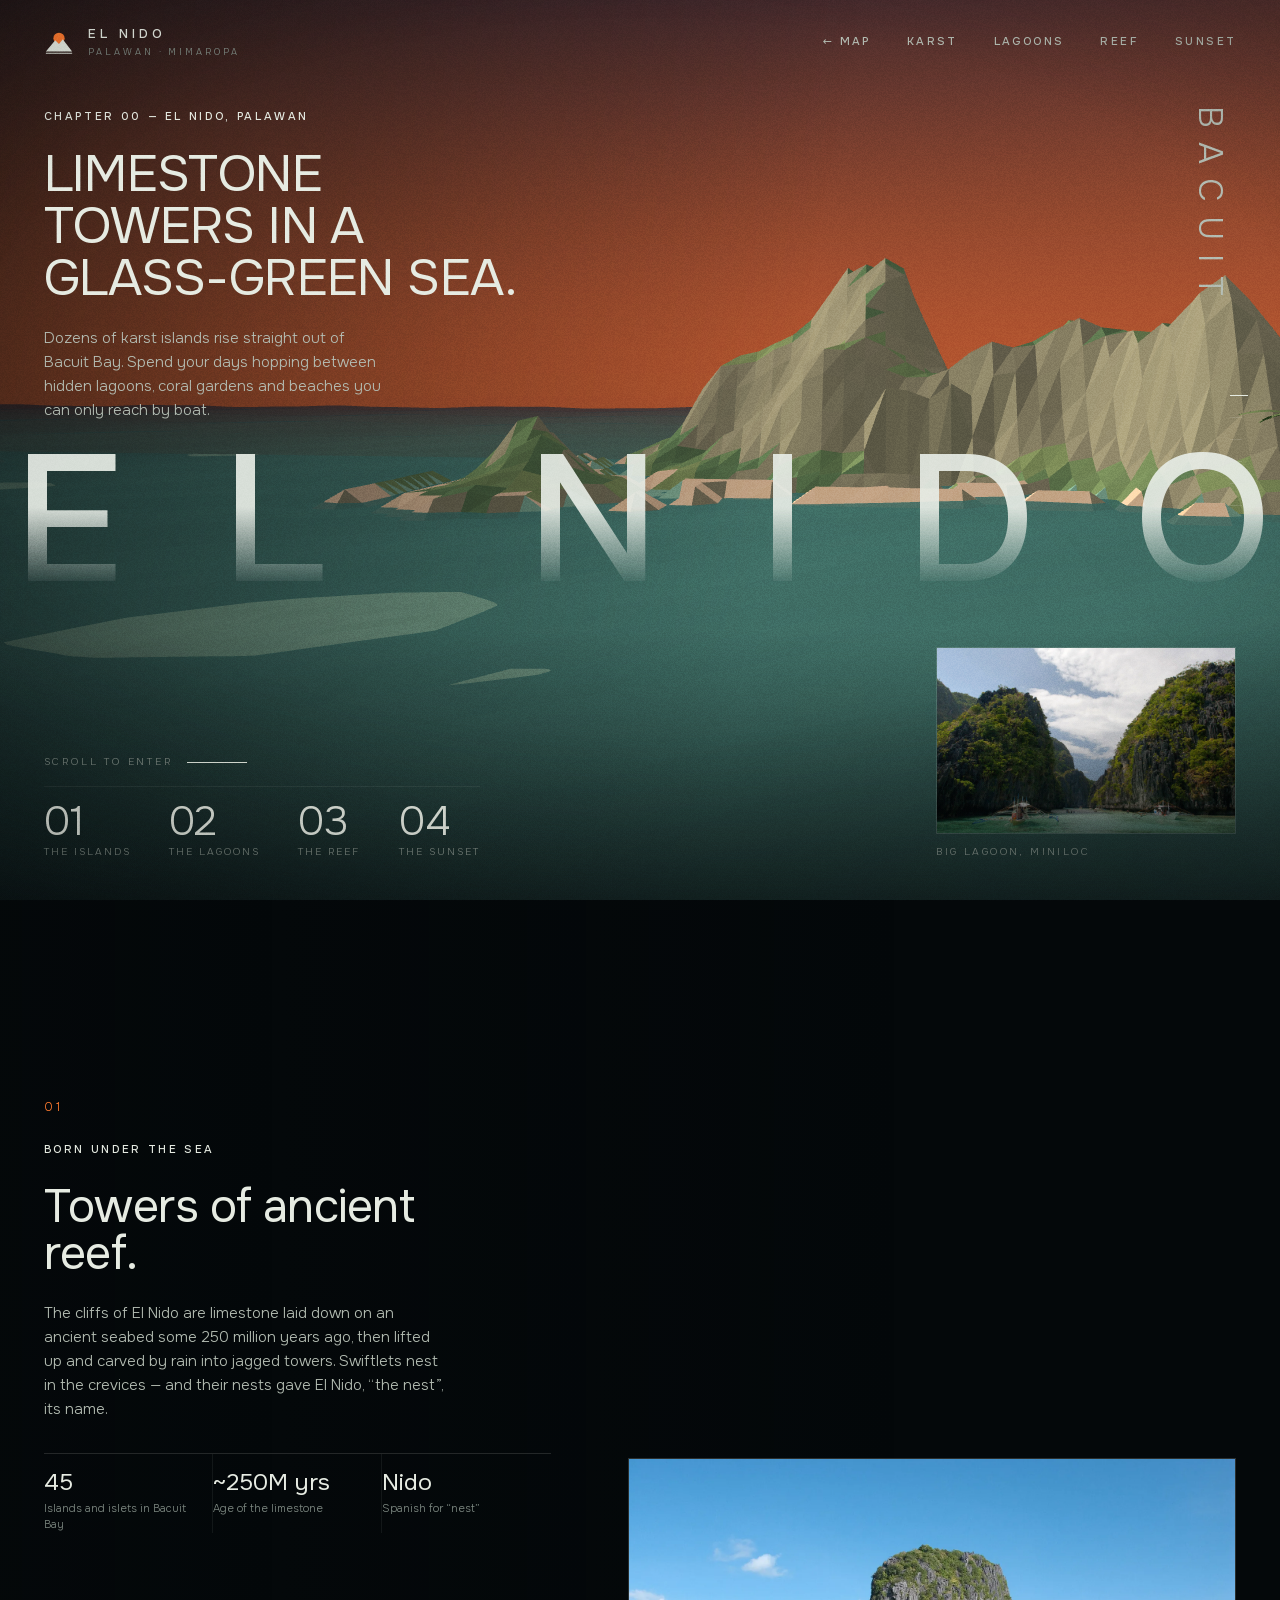
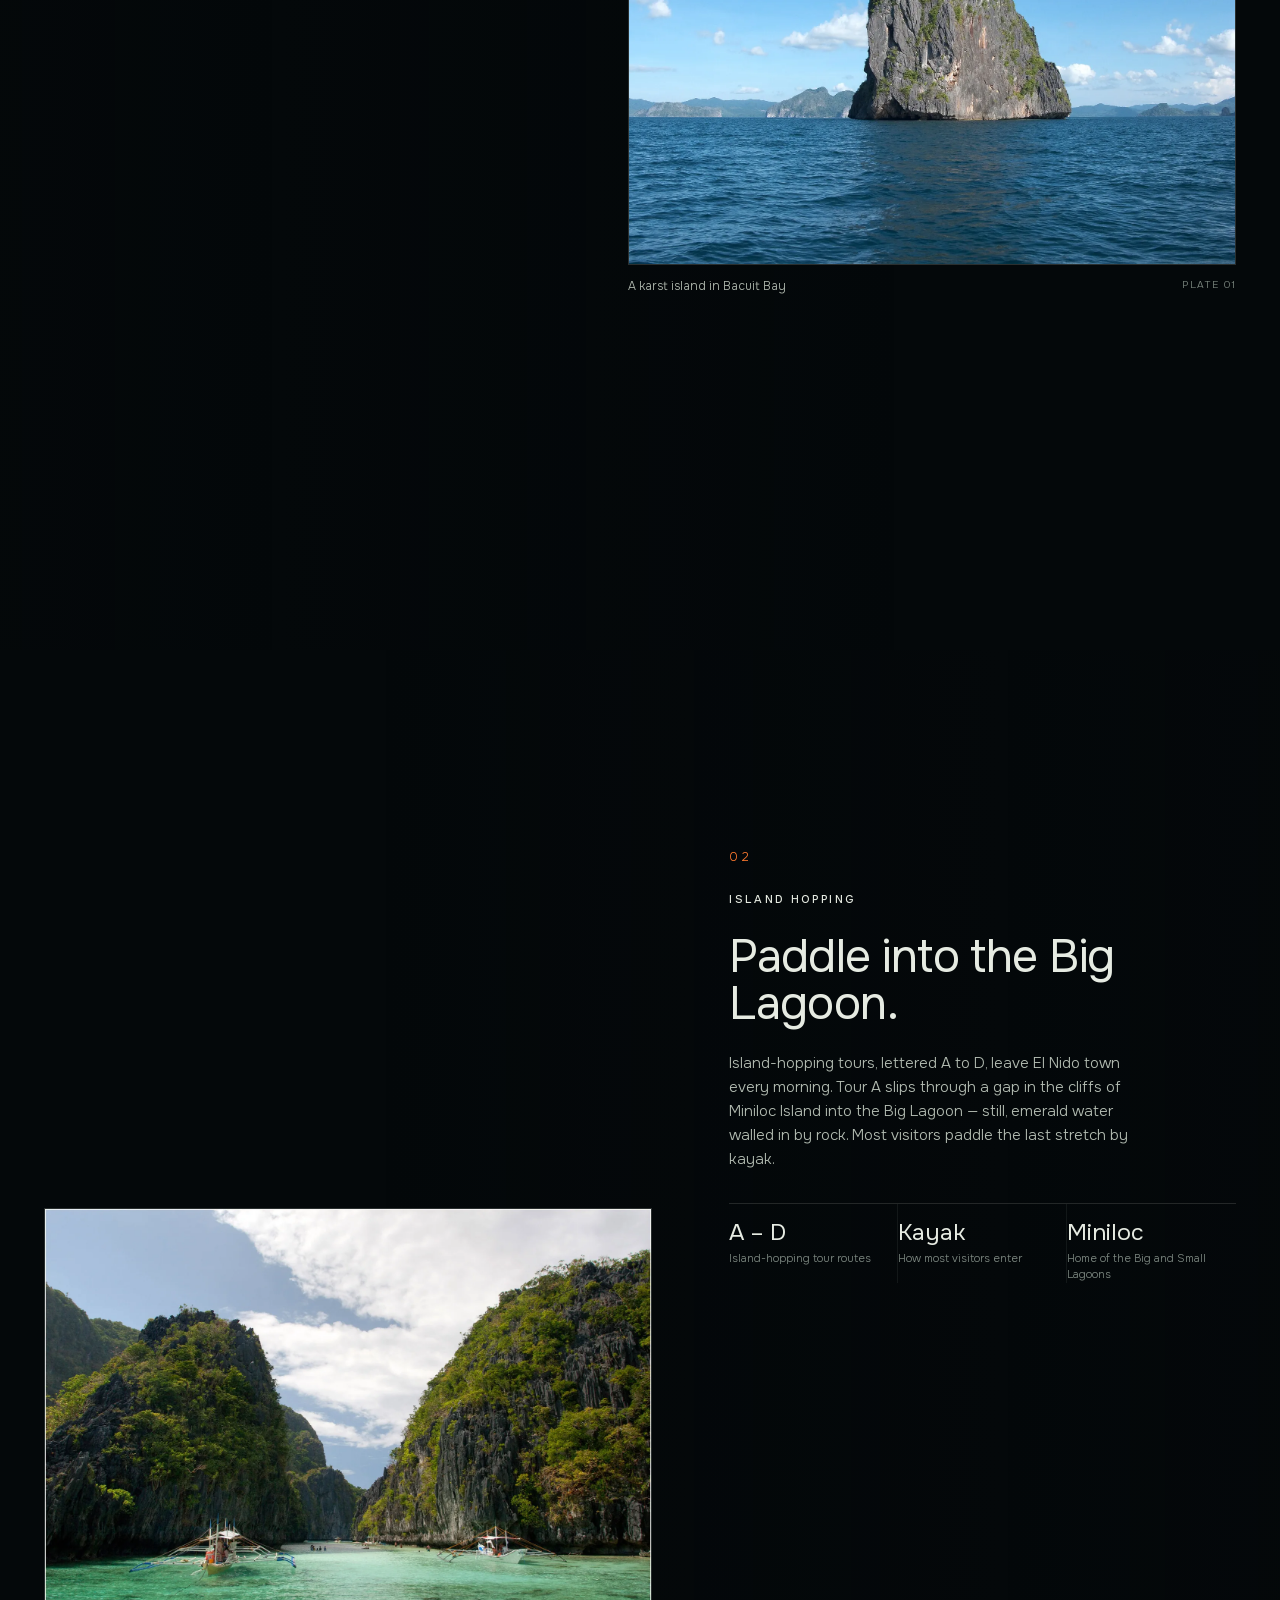
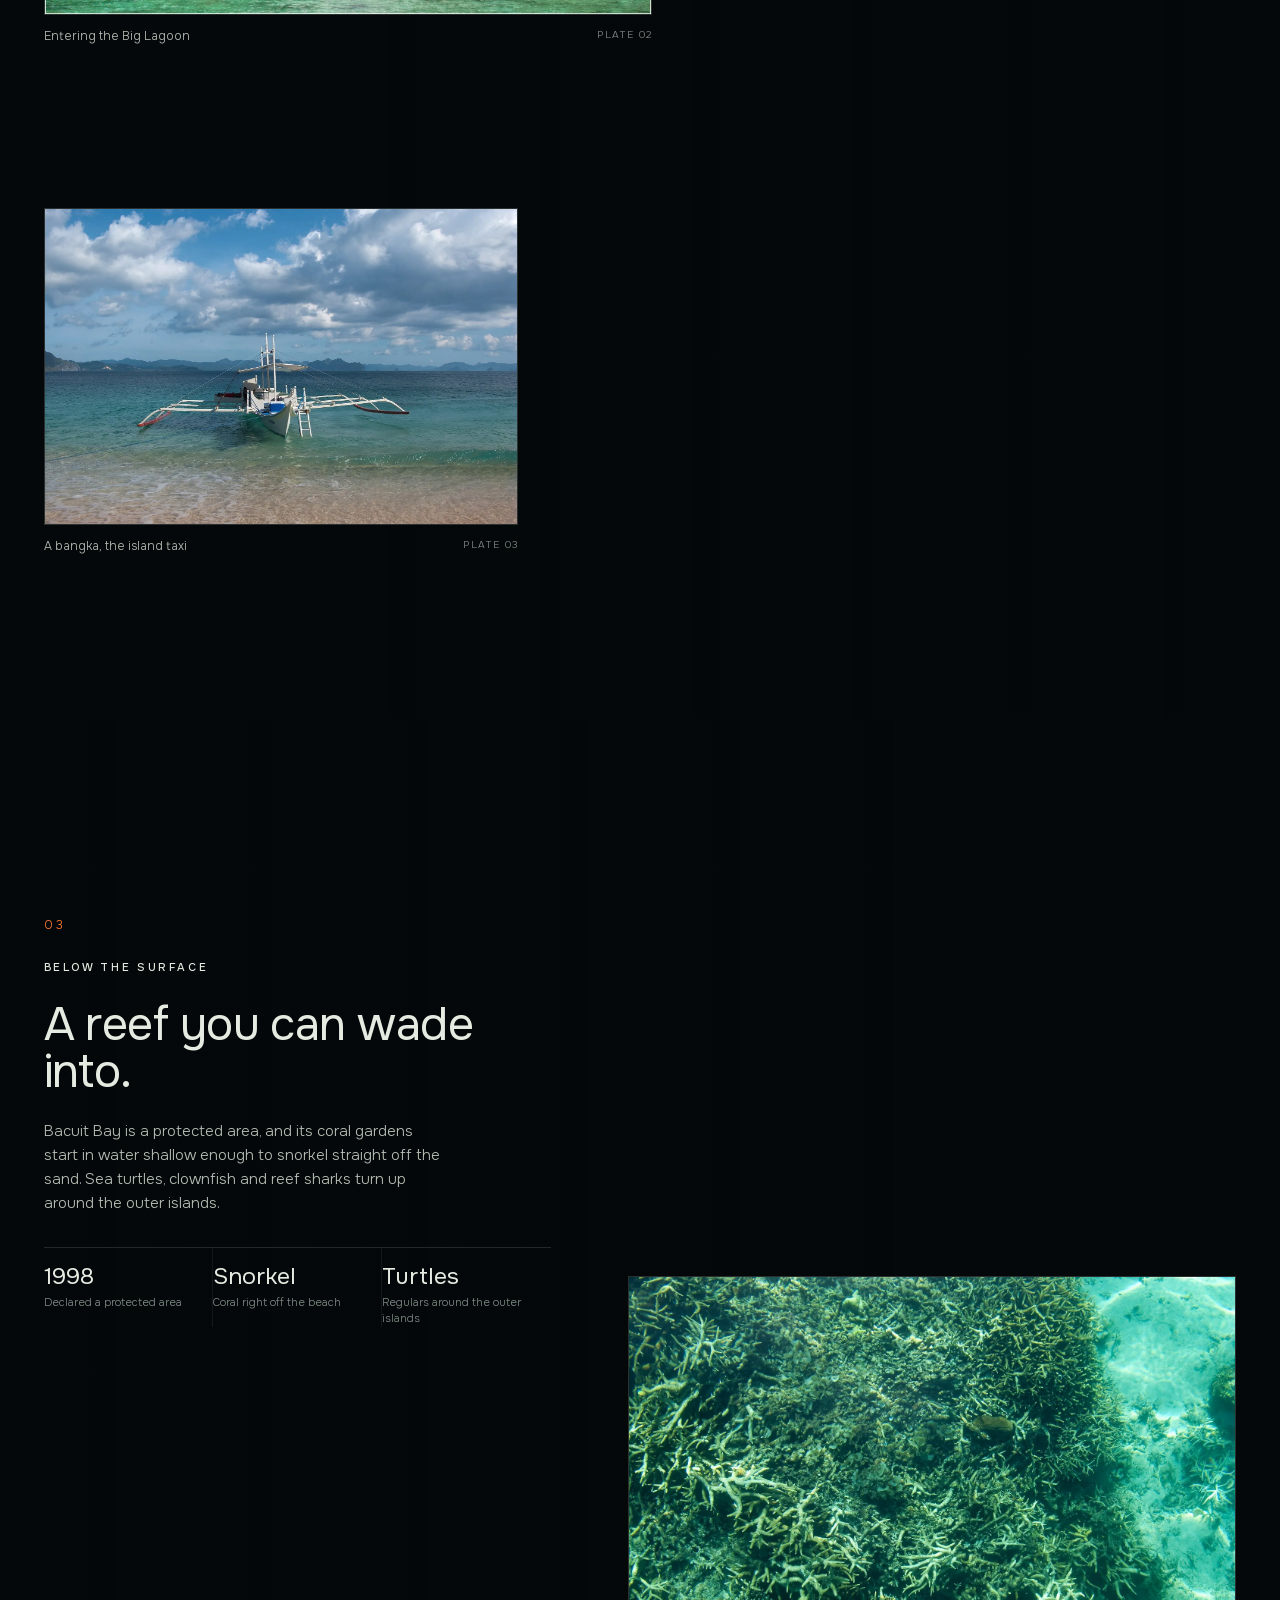
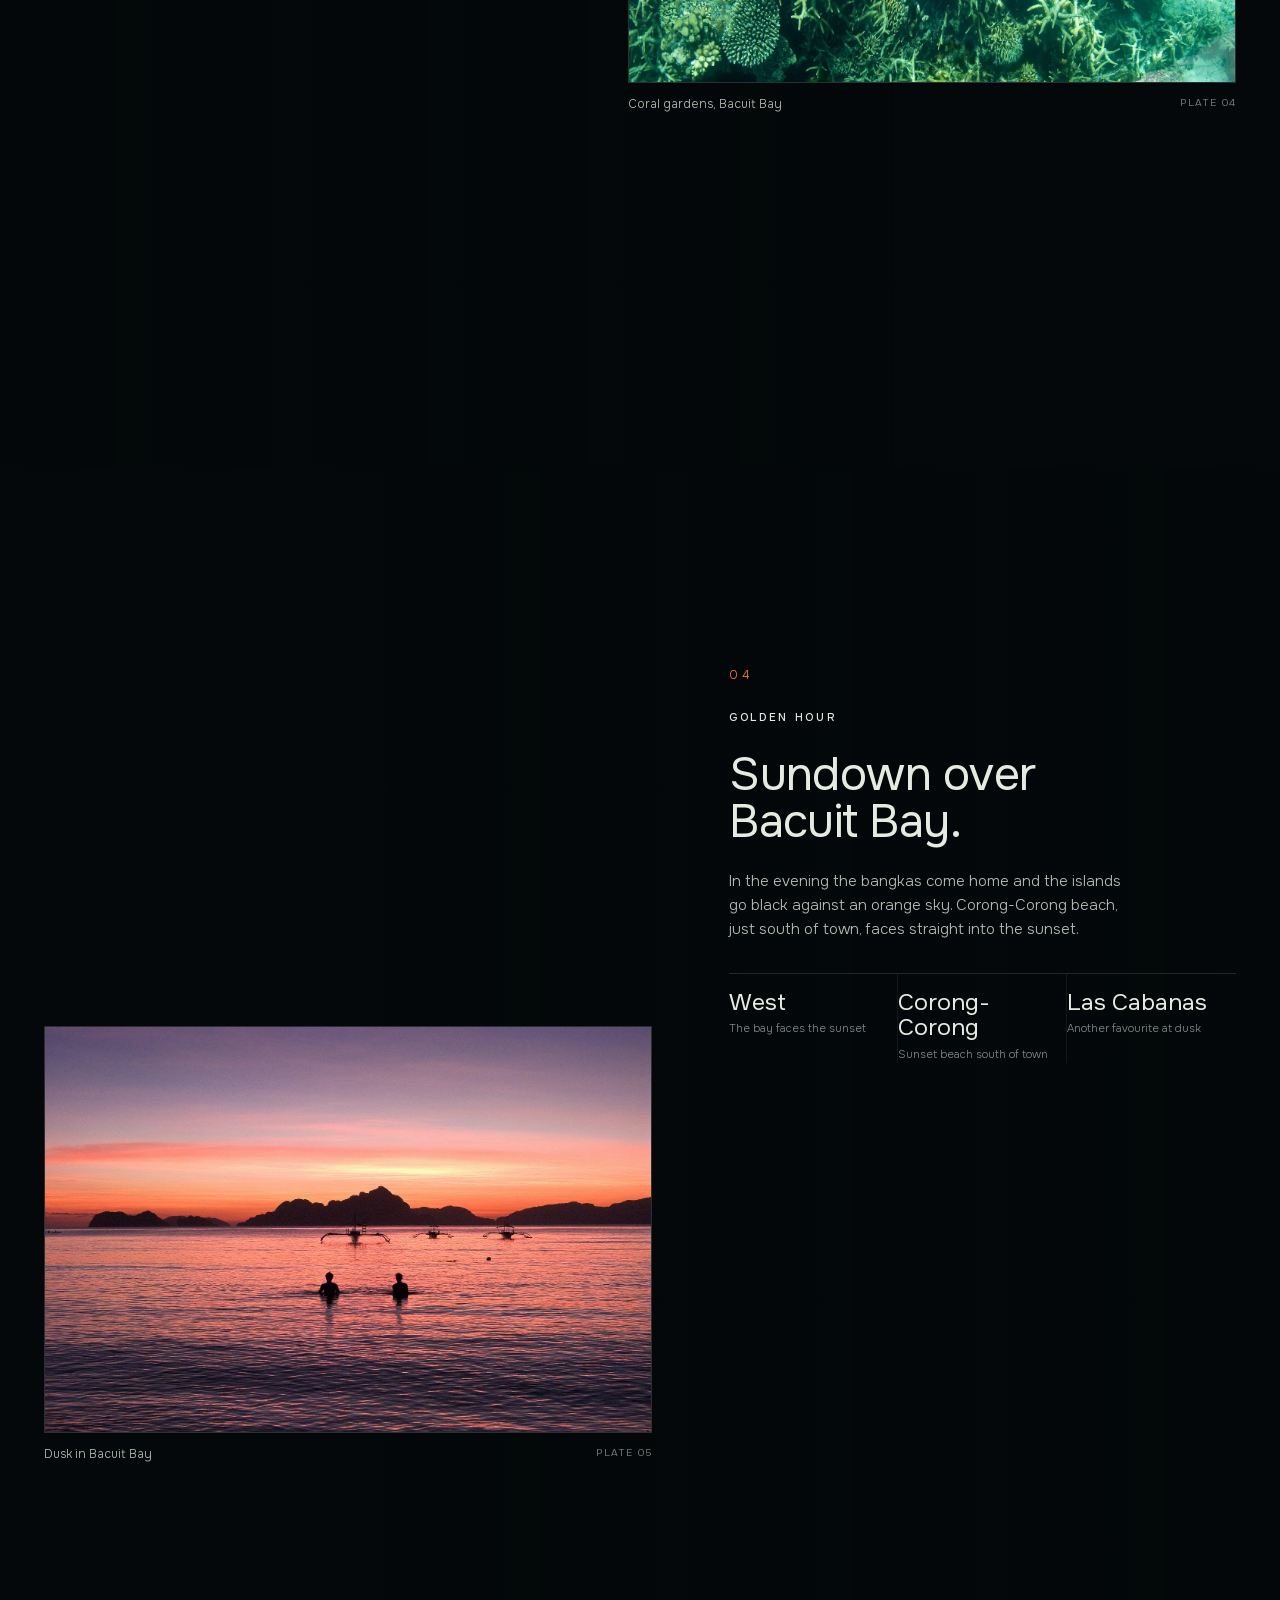
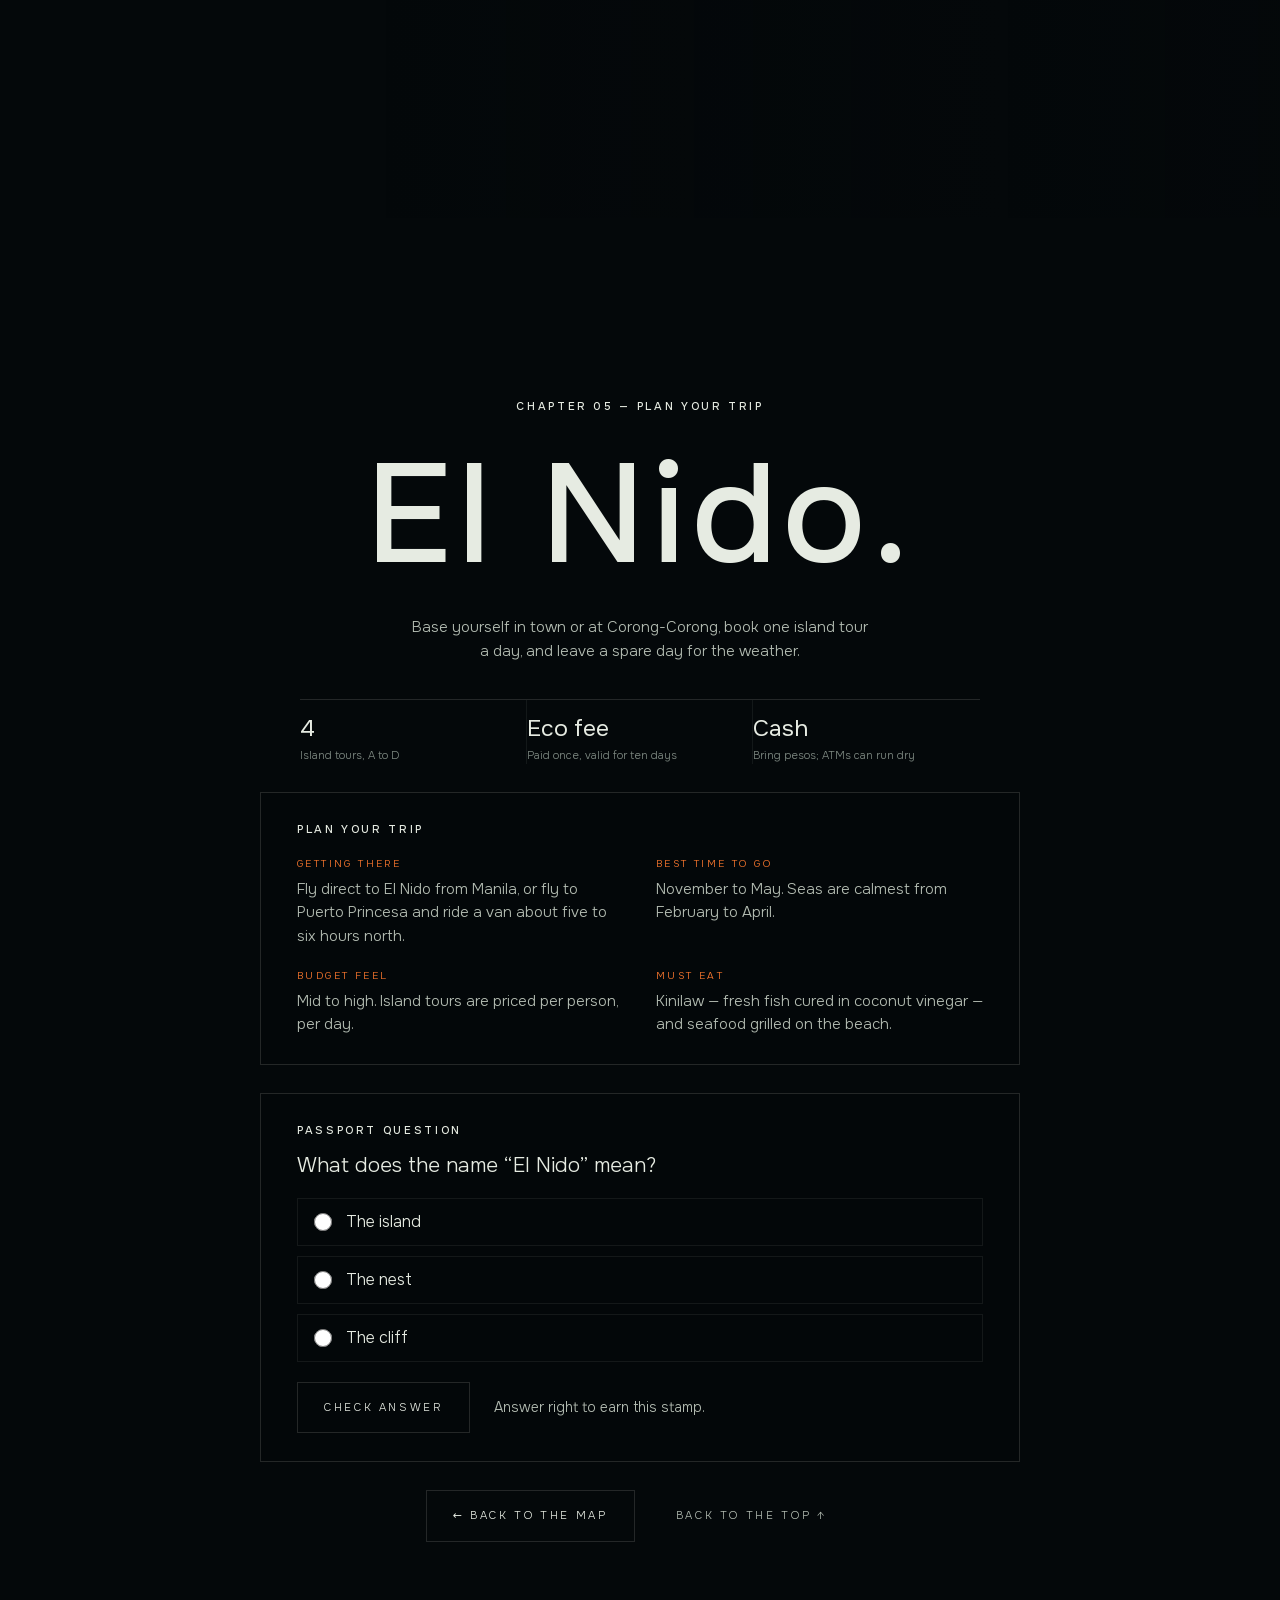
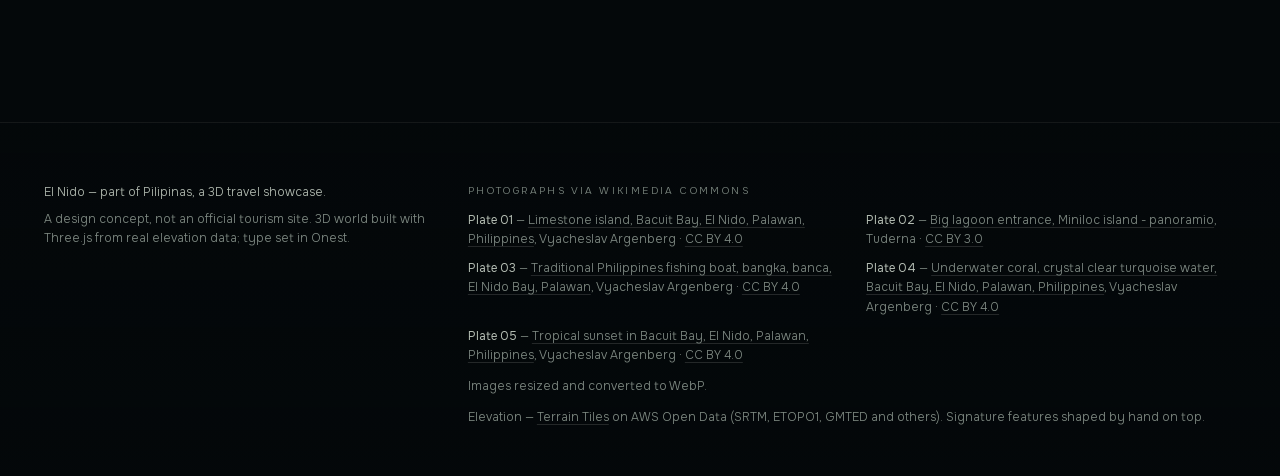
==== commit 0ed71903: "feat: Bohol, El Nido, Siargao destinations with touch-ups Co-Authored-By: Claude Opus 5.5 <noreply@a" ====
--- a/index.html
+++ b/index.html
@@ -36,6 +36,12 @@
 <script src="assets/js/page.js"></script>
 <script src="assets/js/app.js"></script>
 <!-- destinations, north to south -->
+<script src="assets/destinations/el-nido.js"></script>
+<script src="assets/terrain/el-nido.js"></script>
+<script src="assets/destinations/bohol.js"></script>
+<script src="assets/terrain/bohol.js"></script>
+<script src="assets/destinations/siargao.js"></script>
+<script src="assets/terrain/siargao.js"></script>
 <script src="assets/destinations/dabaw.js"></script>
 <script src="assets/terrain/dabaw.js"></script>
 <script src="assets/models/eagle.glb.js"></script>
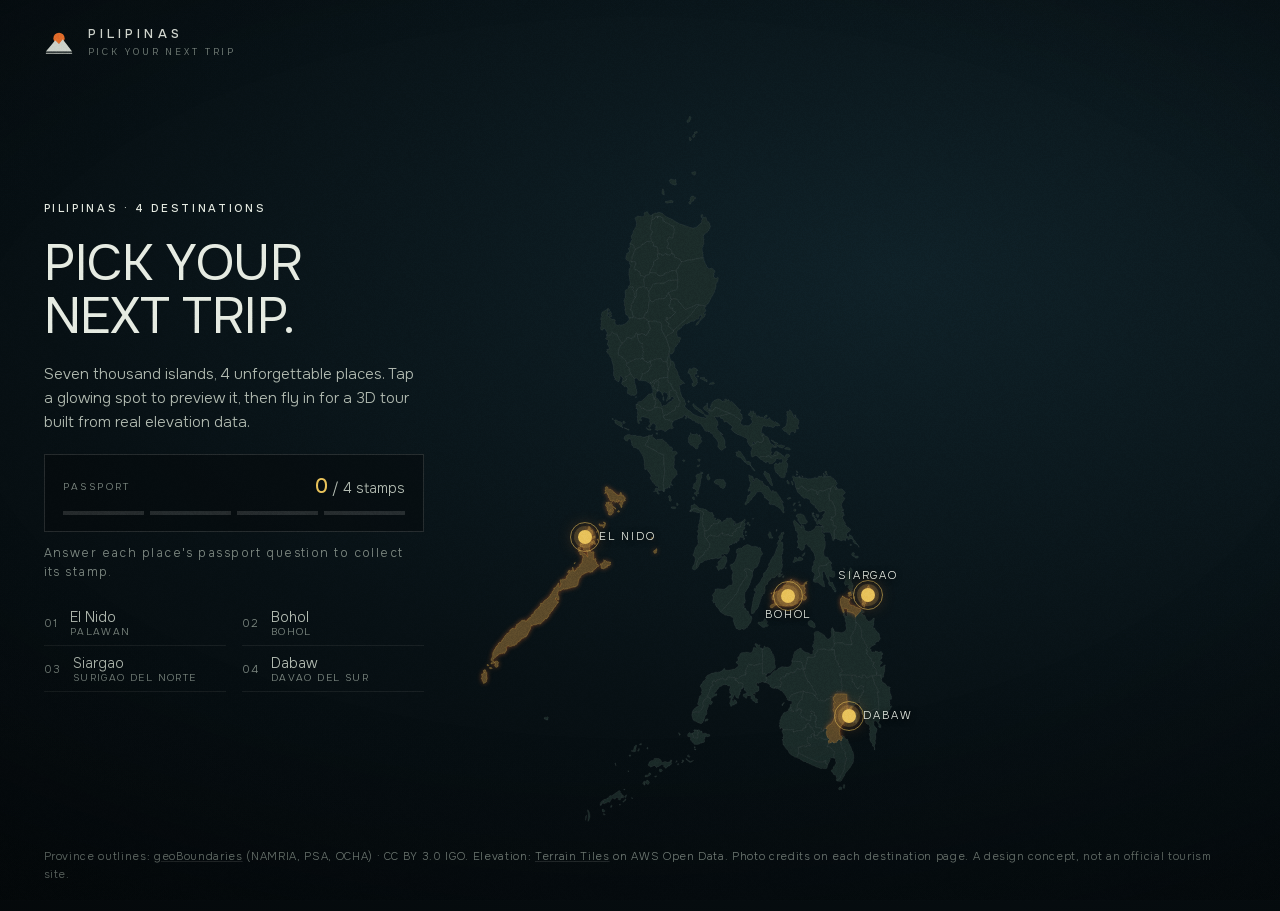
==== commit 39cbb169: "feat: map home screen, preview cards, passport stamps Co-Authored-By: Claude Opus 5.5 <noreply@anthr" ====
--- a/index.html
+++ b/index.html
@@ -34,6 +34,8 @@
 <script src="assets/js/landmarks.js"></script>
 <script src="assets/js/engine.js"></script>
 <script src="assets/js/page.js"></script>
+<script src="assets/js/map.js"></script>
+<script src="assets/map/ph-map.js"></script>
 <script src="assets/js/app.js"></script>
 <!-- destinations, north to south -->
 <script src="assets/destinations/el-nido.js"></script>
--- a/assets/css/site.css
+++ b/assets/css/site.css
@@ -194,3 +194,73 @@
 .fin-actions{display:flex;flex-wrap:wrap;gap:14px;justify-content:center}
 .btn.ghost{border-color:transparent;color:var(--bone-dim)}
 @media (max-width:820px){ .trip dl{grid-template-columns:1fr} }
+
+/* ============================================================= map view */
+body[data-view="map"]{background:radial-gradient(120% 90% at 70% 30%, #0f2128 0%, #071014 55%, var(--ink) 100%)}
+body[data-view="map"] #gl{display:none}
+.map-view{min-height:100vh;min-height:100svh;padding:calc(var(--nav-h) + 12px) var(--pad) 28px;display:grid;grid-template-columns:minmax(280px, 380px) minmax(0, 1fr);grid-template-rows:1fr auto;gap:16px clamp(24px, 4vw, 72px)}
+.map-panel{display:flex;flex-direction:column;gap:20px;align-self:center;padding-bottom:4vh}
+.map-panel h1{max-width:12ch}
+.passport{display:grid;grid-template-columns:auto 1fr;align-items:center;gap:8px 16px;text-align:left;padding:16px 18px;border:1px solid var(--line);background:rgba(4,8,10,.5);transition:border-color .3s}
+.passport:hover{border-color:var(--durian)}
+.passport-count{justify-self:end;font-size:14px;color:var(--bone-dim)}
+.passport-count b{font-weight:500;color:var(--durian);font-size:20px}
+.passport-dots{grid-column:1 / -1;display:flex;gap:6px}
+.passport-dots i{flex:1;height:4px;background:var(--line)}
+.passport-dots i.on{background:var(--durian)}
+.passport-help{margin:-8px 0 0;letter-spacing:.12em;text-transform:none;font-size:12px}
+.dest-list{list-style:none;margin:0;padding:0;display:grid;grid-template-columns:1fr 1fr;gap:2px 16px}
+.dest-list a{display:flex;align-items:center;gap:12px;min-height:44px;padding:4px 0;border-bottom:1px solid var(--line-soft);color:var(--bone-dim);transition:color .3s}
+.dest-list a:hover,.dest-list a.on{color:var(--bone)}
+.dest-list b{font-weight:300;font-size:11px;color:var(--muted);letter-spacing:.1em}
+.dest-list span{display:flex;flex-direction:column;font-size:14px;line-height:1.25}
+.dest-list small{font-size:10px;letter-spacing:.14em;text-transform:uppercase;color:var(--muted)}
+.dest-list em{margin-left:auto;font-style:normal;color:var(--durian)}
+.map-stage{position:relative;display:grid;grid-template-columns:auto minmax(260px, 340px);align-items:center;justify-content:center;gap:clamp(20px, 3vw, 48px);min-height:0}
+.map-frame{position:relative;height:min(calc(100svh - var(--nav-h) - 80px), 1000px);max-width:100%}
+.map-frame svg{display:block;width:100%;height:100%;overflow:visible}
+.map-frame path{fill:#1b2b29;stroke:rgba(230,235,226,.16);stroke-width:.5;stroke-linejoin:round;transition:fill .4s}
+.map-frame path.is-dest{fill:#5c4a2a;stroke:rgba(232,194,90,.55);cursor:pointer;filter:drop-shadow(0 0 4px rgba(255,122,47,.45))}
+.map-frame path.is-dest:hover,.map-frame path.on{fill:var(--sun);stroke:#ffd8a8}
+.pin{position:absolute;width:44px;height:44px;margin:-22px 0 0 -22px;display:grid;place-items:center;z-index:2}
+.pin i{width:14px;height:14px;border-radius:50%;background:var(--durian);box-shadow:0 0 0 4px rgba(232,194,90,.18), 0 0 18px rgba(255,122,47,.7);transition:transform .3s var(--ease-out), background .3s}
+.pin i::after{content:"";position:absolute;inset:7px;border-radius:50%;border:1px solid rgba(232,194,90,.55);animation:pinpulse 2.6s var(--ease-out) infinite}
+@keyframes pinpulse{0%{transform:scale(.5);opacity:1}100%{transform:scale(1.6);opacity:0}}
+.pin span{position:absolute;left:36px;top:50%;transform:translateY(-50%);white-space:nowrap;font-size:11px;letter-spacing:.18em;text-transform:uppercase;color:var(--bone);text-shadow:0 1px 6px rgba(0,0,0,.9);pointer-events:none}
+.pin.label-left span{left:auto;right:36px}
+.pin.label-up span,.pin.label-down span{left:50%;transform:translateX(-50%)}
+.pin.label-up span{top:-6px}
+.pin.label-down span{top:auto;bottom:-6px}
+body[data-view="map"] .burger{display:none}
+.pin.stamped i{background:var(--bone)}
+.pin.on i,.pin:hover i{transform:scale(1.35);background:var(--sun)}
+.pin.on span{color:var(--durian)}
+.map-card{position:relative;width:100%;background:rgba(6,11,13,.94);border:1px solid var(--line);box-shadow:0 30px 60px rgba(0,0,0,.5);z-index:5;overflow:hidden}
+.map-card img{width:100%;height:auto;aspect-ratio:16/9;object-fit:cover}
+.map-card-body{padding:18px 20px 20px;display:flex;flex-direction:column;gap:8px}
+.map-card h2{font-size:32px}
+.map-card .hook{margin:0;color:var(--bone-dim);font-size:15px;line-height:1.45}
+.map-card .best{margin:0;font-size:13px;color:var(--bone)}
+.map-card-foot{display:flex;align-items:center;justify-content:space-between;gap:12px;flex-wrap:wrap;margin-top:8px}
+.map-card .btn{padding:13px 18px}
+.stamp-state{font-size:11px;letter-spacing:.14em;text-transform:uppercase;color:var(--muted)}
+.stamp-state.on{color:var(--durian)}
+.map-credits{grid-column:1 / -1;margin:0;letter-spacing:.06em;text-transform:none;font-size:11px;line-height:1.6}
+.map-credits a{text-decoration:underline;text-decoration-color:var(--line)}
+.overlay{position:fixed;inset:0;z-index:90;display:grid;place-items:center;padding:var(--pad);background:rgba(4,8,10,.82);backdrop-filter:blur(6px)}
+.overlay[hidden]{display:none}
+.overlay-box{max-width:620px;text-align:center;display:flex;flex-direction:column;align-items:center;gap:20px;border:1px solid var(--durian);padding:40px clamp(20px, 4vw, 48px);background:var(--ink-2)}
+.overlay-box h2{max-width:none}
+.stamp-wall{display:flex;flex-wrap:wrap;justify-content:center;gap:8px}
+.stamp-wall span{border:1px solid var(--durian);color:var(--durian);font-size:10px;letter-spacing:.18em;text-transform:uppercase;padding:6px 10px;transform:rotate(-3deg)}
+.stamp-wall span:nth-child(even){transform:rotate(2deg)}
+@media (max-width:820px){
+  .map-view{grid-template-columns:1fr;padding-top:calc(var(--nav-h) + 4px)}
+  .map-panel{order:2;padding-bottom:0}
+  .map-stage{order:1;grid-template-columns:1fr;gap:16px}
+  .map-frame{height:auto;width:100%}
+  .map-credits{order:3}
+  .pin span{font-size:9px;letter-spacing:.12em}
+}
+@media (max-width:1180px) and (min-width:821px){ .map-view{grid-template-columns:minmax(260px, 320px) minmax(0, 1fr)} .map-stage{grid-template-columns:1fr} .map-frame{height:min(calc(100svh - var(--nav-h) - 120px), 900px)} .map-card{position:absolute;right:0;bottom:0;width:300px} }
+@media (prefers-reduced-motion:reduce){ .pin i::after{animation:none} }
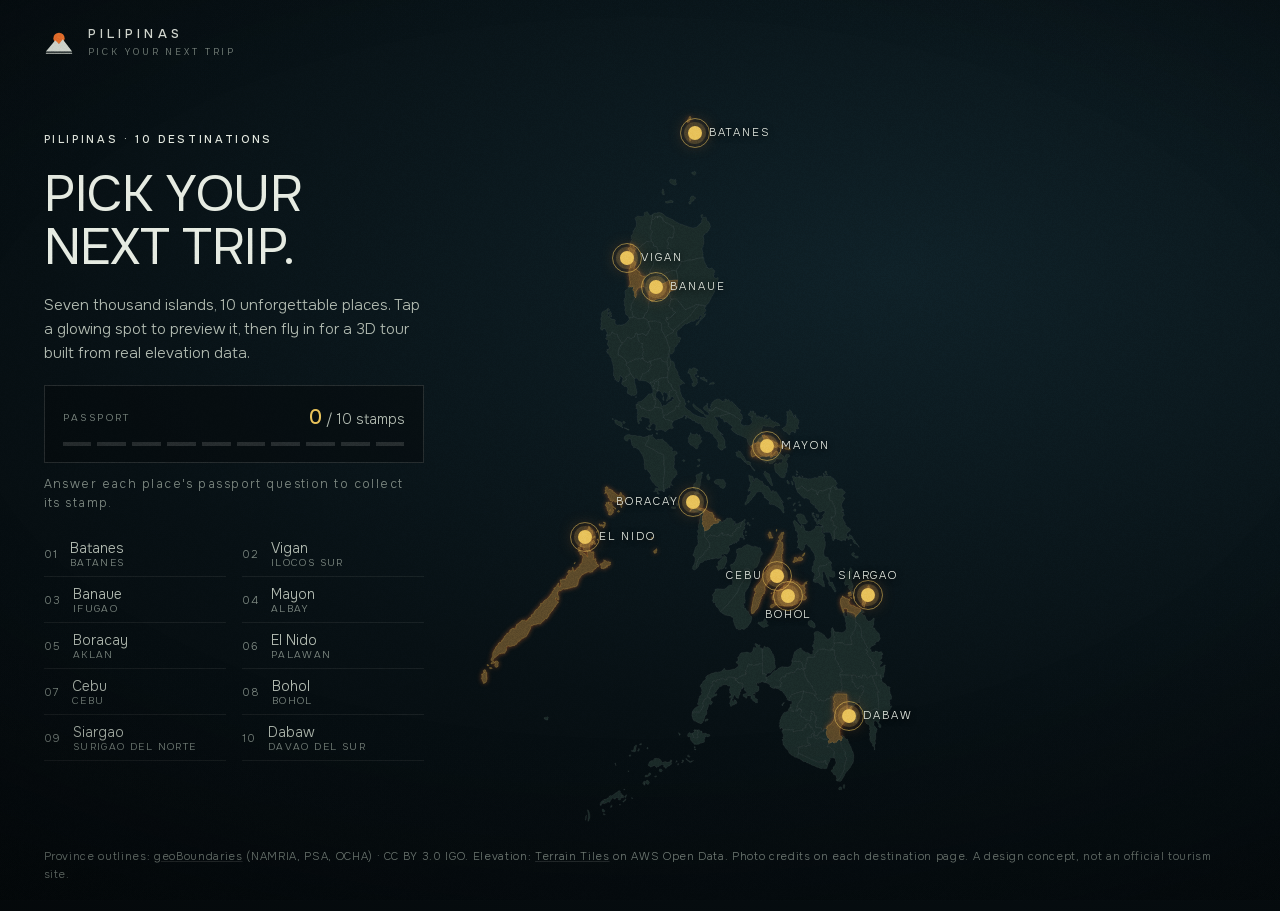
==== commit ad3122bc: "feat: Boracay, Banaue, Vigan, Cebu, Mayon, Batanes Also: terrace marking/colour, inland no-water opt" ====
--- a/index.html
+++ b/index.html
@@ -38,8 +38,20 @@
 <script src="assets/map/ph-map.js"></script>
 <script src="assets/js/app.js"></script>
 <!-- destinations, north to south -->
+<script src="assets/destinations/batanes.js"></script>
+<script src="assets/terrain/batanes.js"></script>
+<script src="assets/destinations/vigan.js"></script>
+<script src="assets/terrain/vigan.js"></script>
+<script src="assets/destinations/banaue.js"></script>
+<script src="assets/terrain/banaue.js"></script>
+<script src="assets/destinations/mayon.js"></script>
+<script src="assets/terrain/mayon.js"></script>
+<script src="assets/destinations/boracay.js"></script>
+<script src="assets/terrain/boracay.js"></script>
 <script src="assets/destinations/el-nido.js"></script>
 <script src="assets/terrain/el-nido.js"></script>
+<script src="assets/destinations/cebu.js"></script>
+<script src="assets/terrain/cebu.js"></script>
 <script src="assets/destinations/bohol.js"></script>
 <script src="assets/terrain/bohol.js"></script>
 <script src="assets/destinations/siargao.js"></script>
--- a/assets/css/site.css
+++ b/assets/css/site.css
@@ -218,6 +218,8 @@
 .dest-list em{margin-left:auto;font-style:normal;color:var(--durian)}
 .map-stage{position:relative;display:grid;grid-template-columns:auto minmax(260px, 340px);align-items:center;justify-content:center;gap:clamp(20px, 3vw, 48px);min-height:0}
 .map-frame{position:relative;height:min(calc(100svh - var(--nav-h) - 80px), 1000px);max-width:100%}
+.map-frame{transition:transform .5s var(--ease-out), opacity .45s var(--ease-out)}
+.map-frame.zooming{transform:scale(2.6);opacity:0}
 .map-frame svg{display:block;width:100%;height:100%;overflow:visible}
 .map-frame path{fill:#1b2b29;stroke:rgba(230,235,226,.16);stroke-width:.5;stroke-linejoin:round;transition:fill .4s}
 .map-frame path.is-dest{fill:#5c4a2a;stroke:rgba(232,194,90,.55);cursor:pointer;filter:drop-shadow(0 0 4px rgba(255,122,47,.45))}
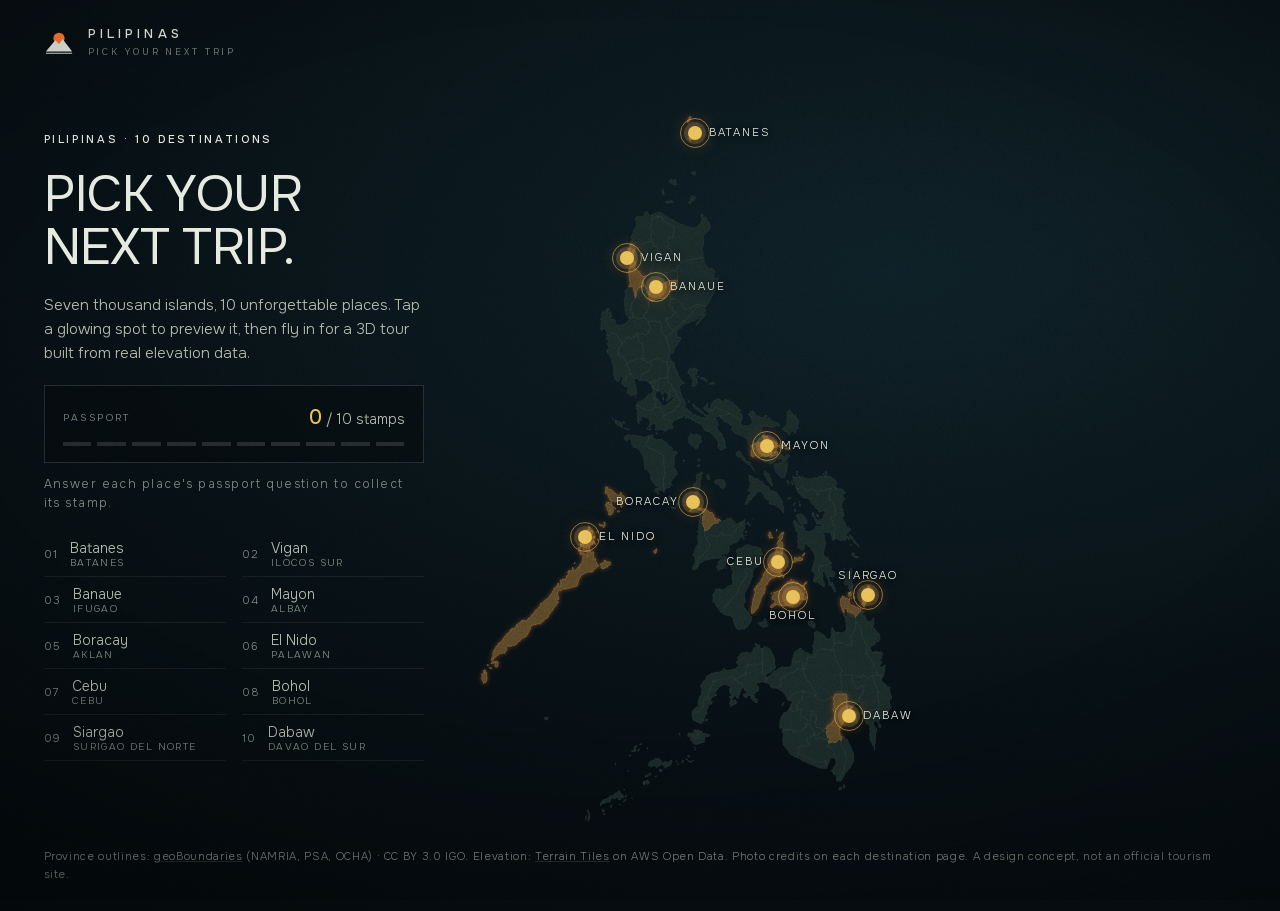
==== commit 25b1b348: "feat: downloaded 3D models replace hand-built landmarks Poly Pizza models (CC0 / CC-BY 3.0), optimis" ====
--- a/index.html
+++ b/index.html
@@ -30,7 +30,10 @@
 <div id="view-dest"></div>
 
 <script src="assets/three.min.js"></script>
+<script src="assets/js/vendor/GLTFLoader.js"></script>
 <script src="assets/js/core.js"></script>
+<script src="assets/js/models.js"></script>
+<script src="assets/js/model-credits.js"></script>
 <script src="assets/js/landmarks.js"></script>
 <script src="assets/js/engine.js"></script>
 <script src="assets/js/page.js"></script>
--- a/assets/css/site.css
+++ b/assets/css/site.css
@@ -36,7 +36,7 @@
 
 #loader{position:fixed;inset:0;z-index:80;background:var(--ink);display:grid;place-items:center;transition:opacity .9s var(--ease-out), visibility .9s}
 #loader span{font-weight:500;letter-spacing:.6em;font-size:12px;text-transform:uppercase;color:var(--bone-dim)}
-#loader.done{opacity:0;visibility:hidden}
+#loader.done{opacity:0;visibility:hidden;pointer-events:none}
 
 /* ============================================================= type */
 .eyebrow{display:flex;align-items:center;gap:12px;margin:0;font-size:11px;font-weight:500;letter-spacing:.24em;text-transform:uppercase;color:var(--bone)}
